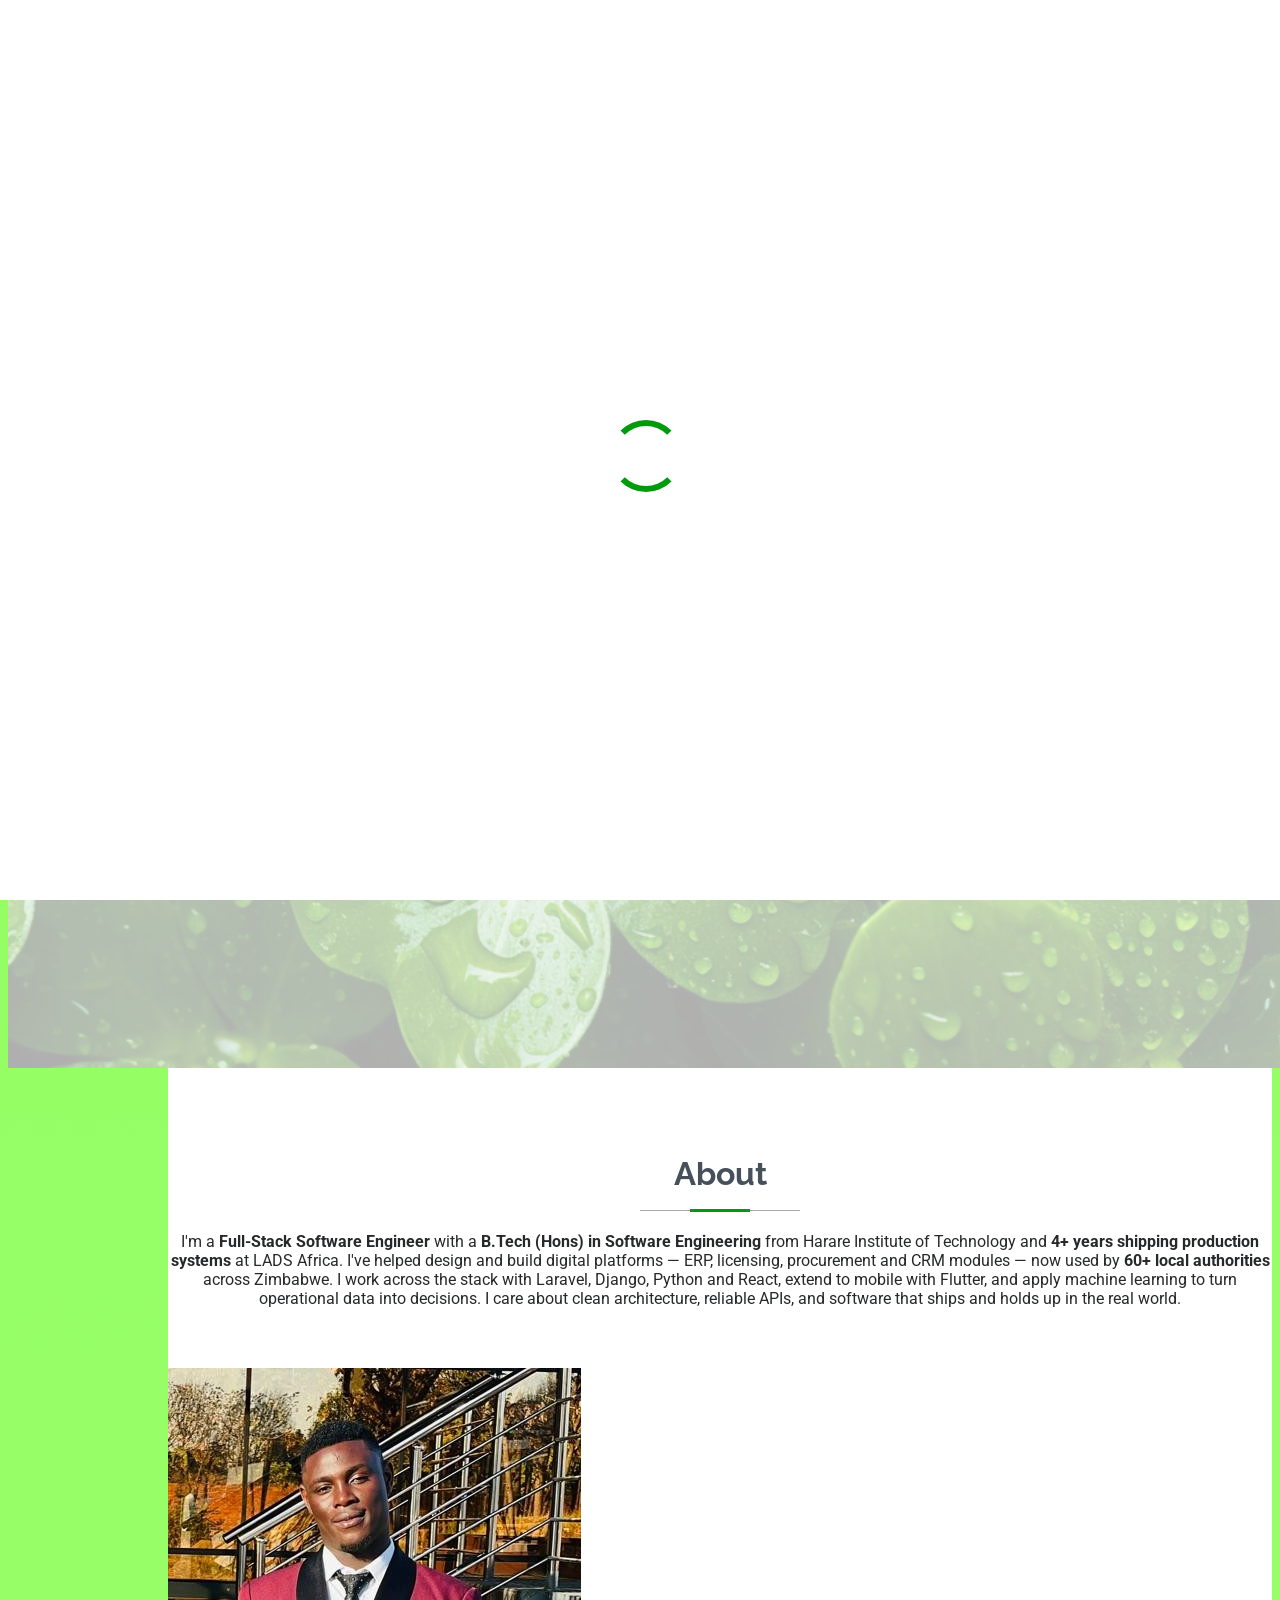
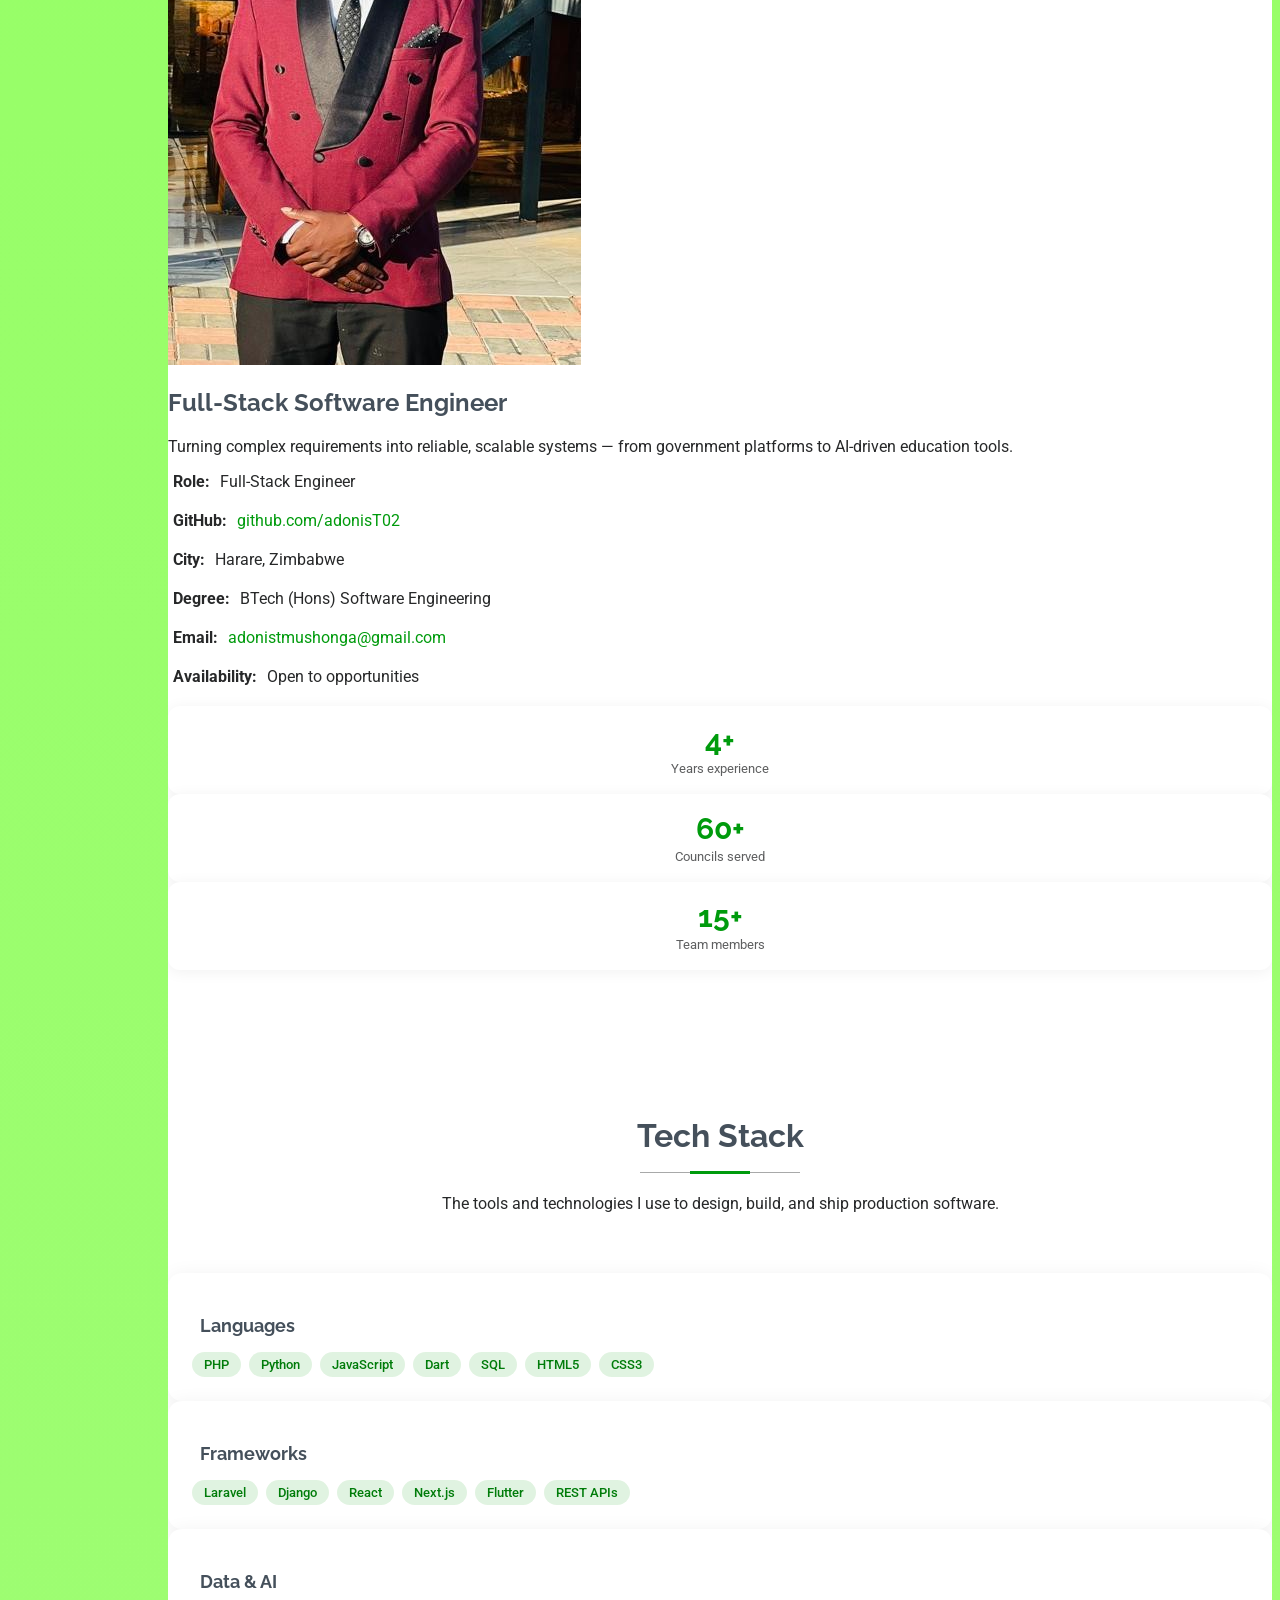
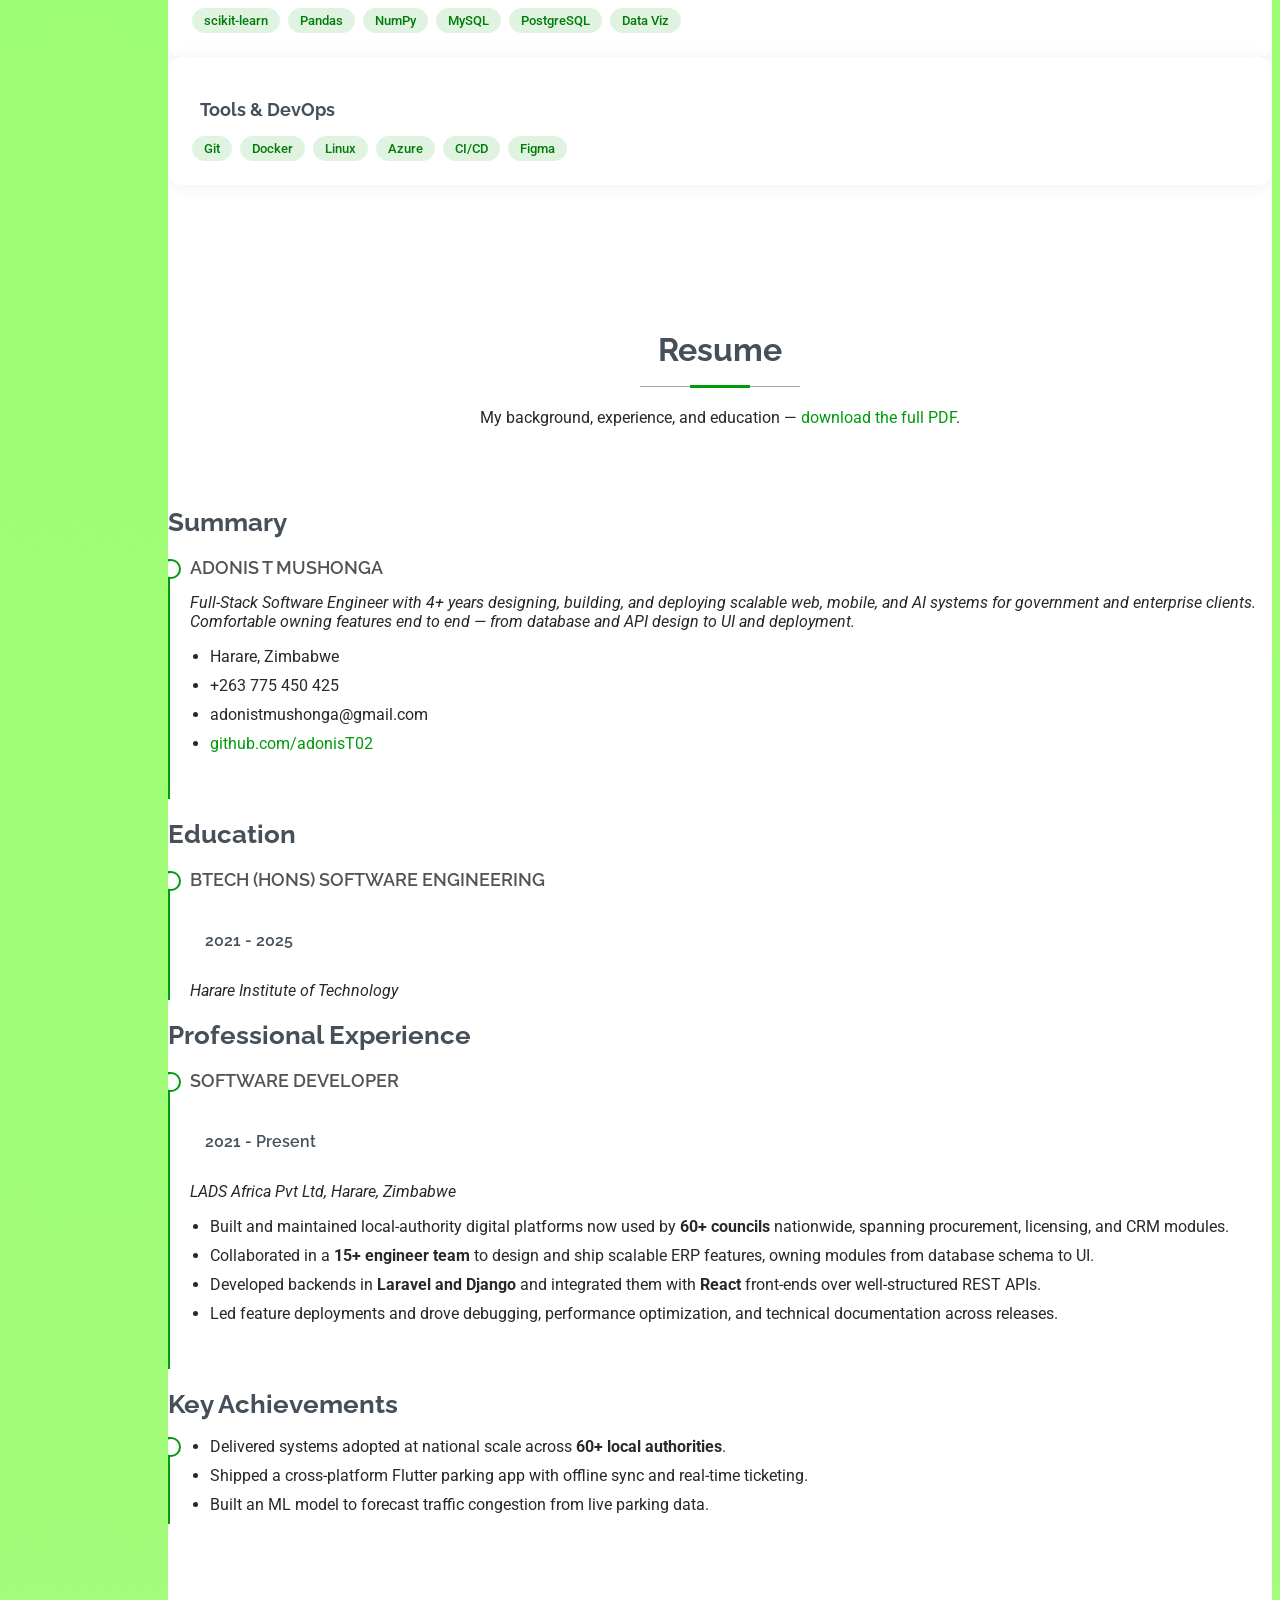
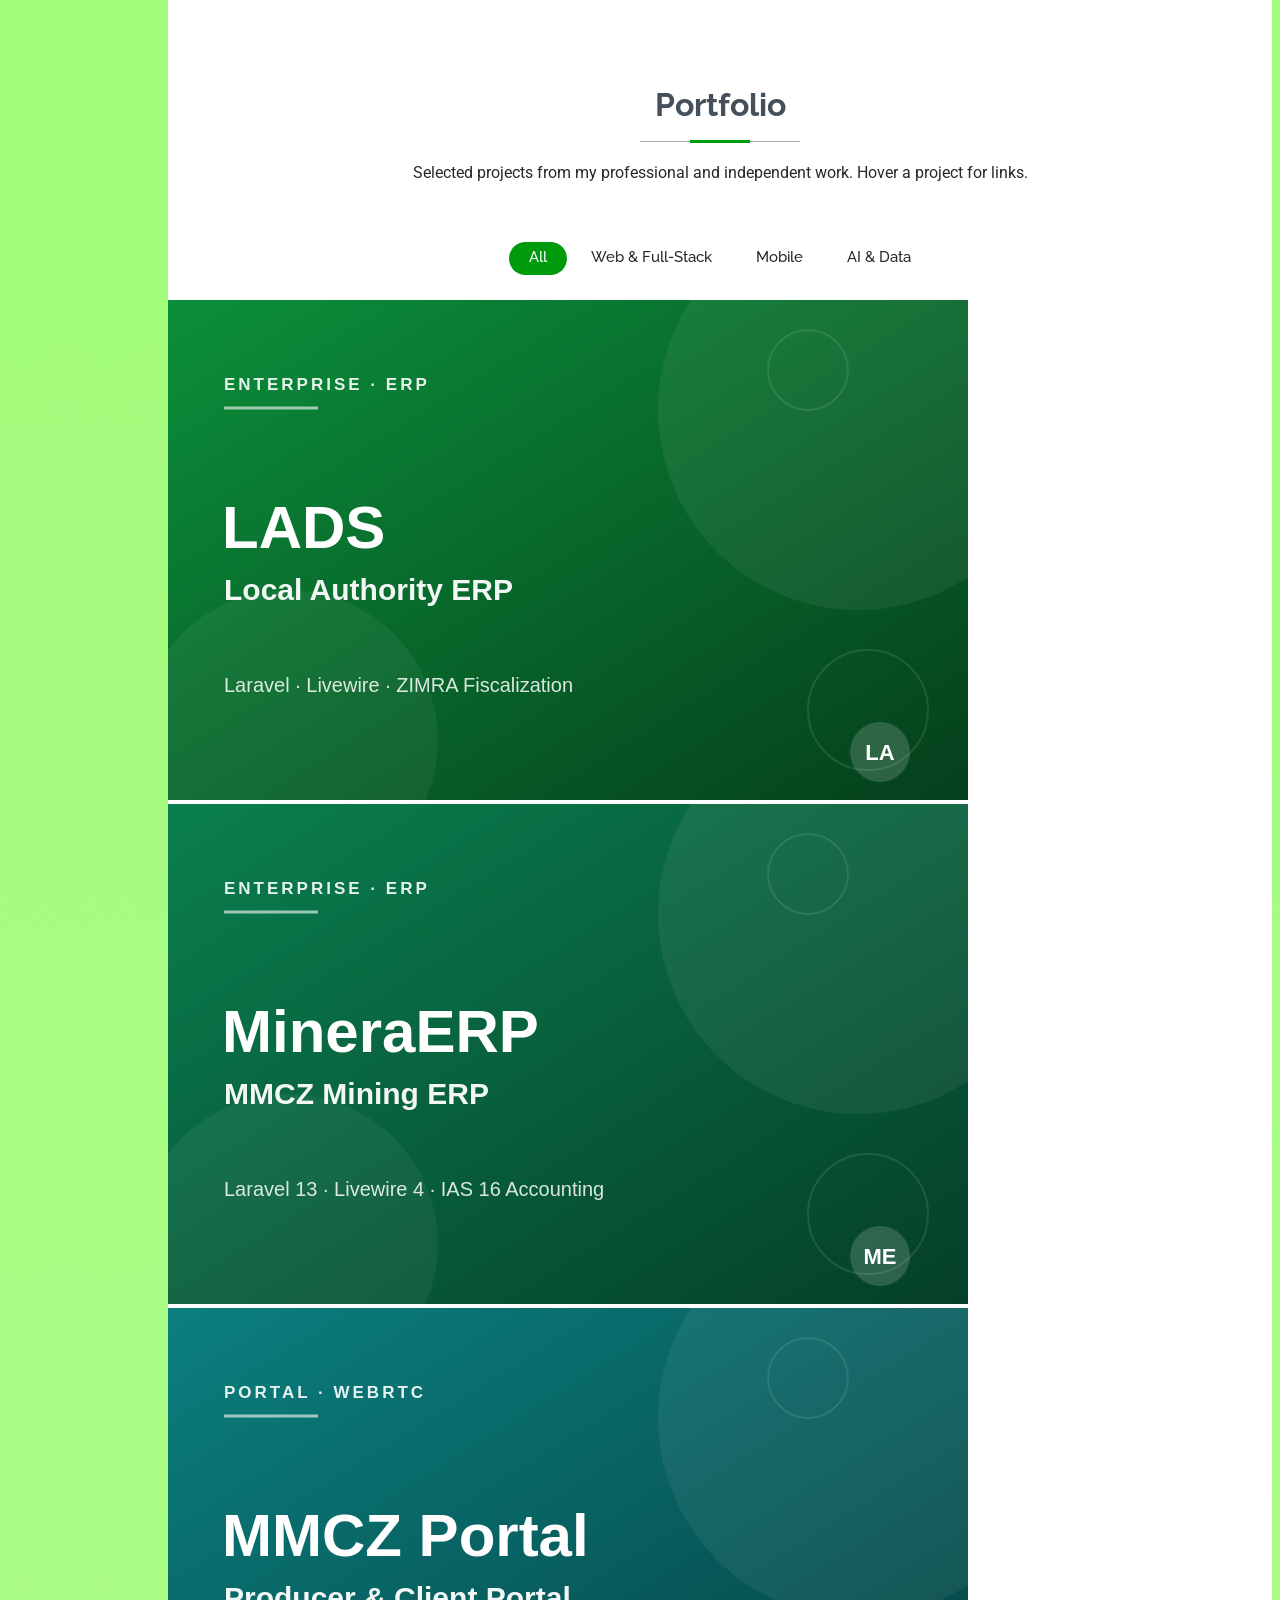
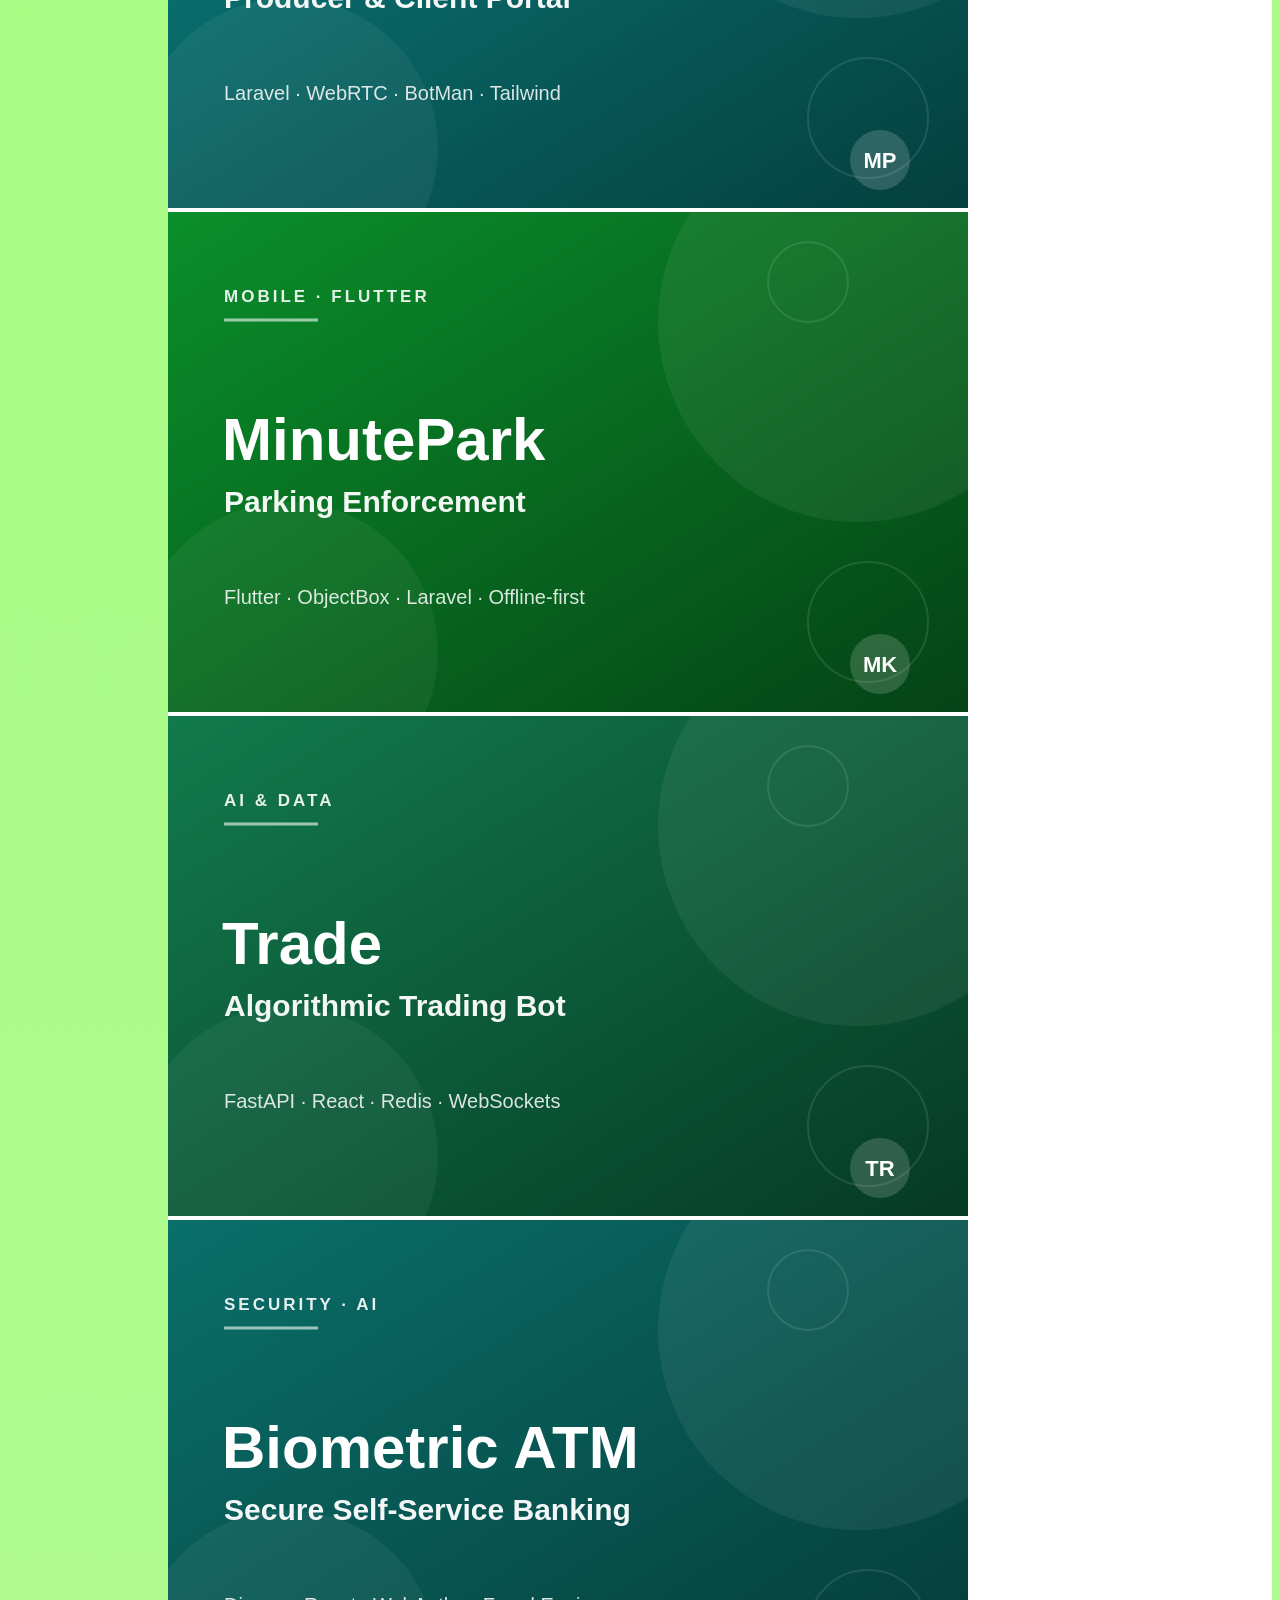
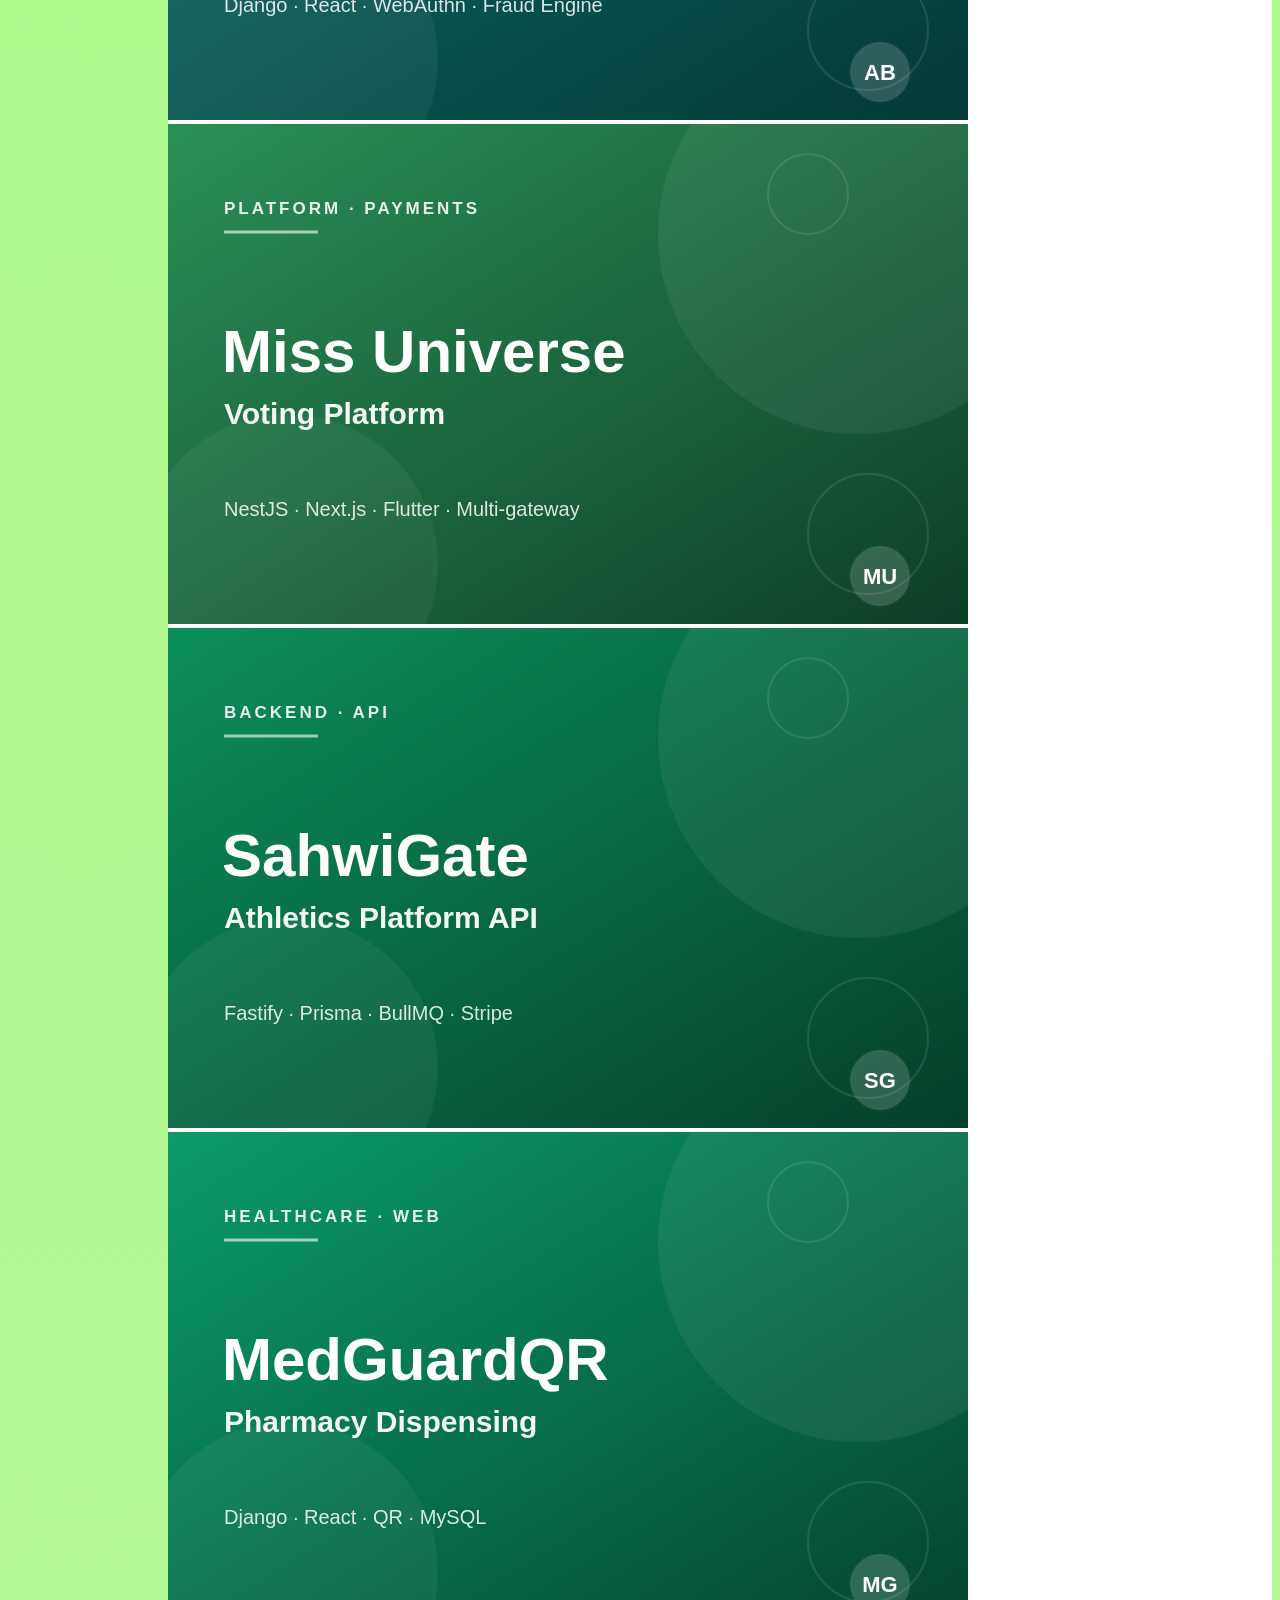
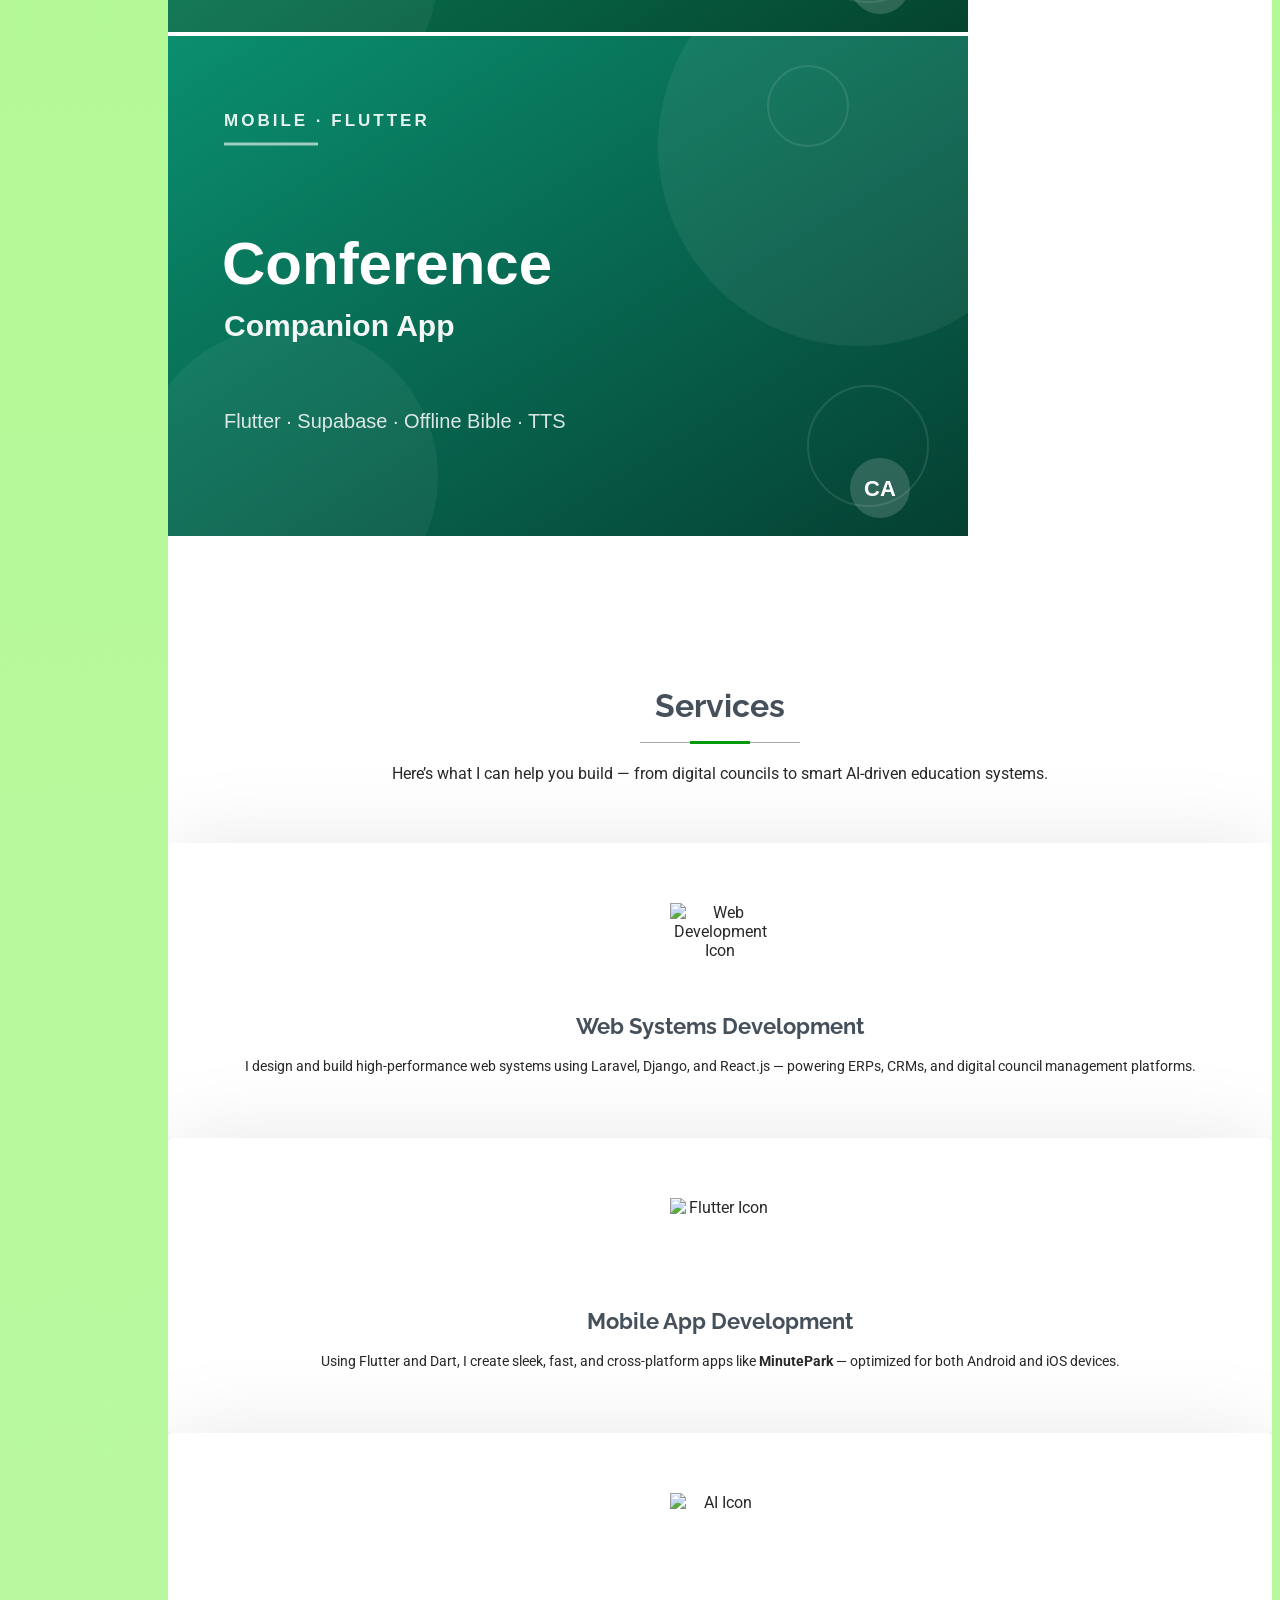
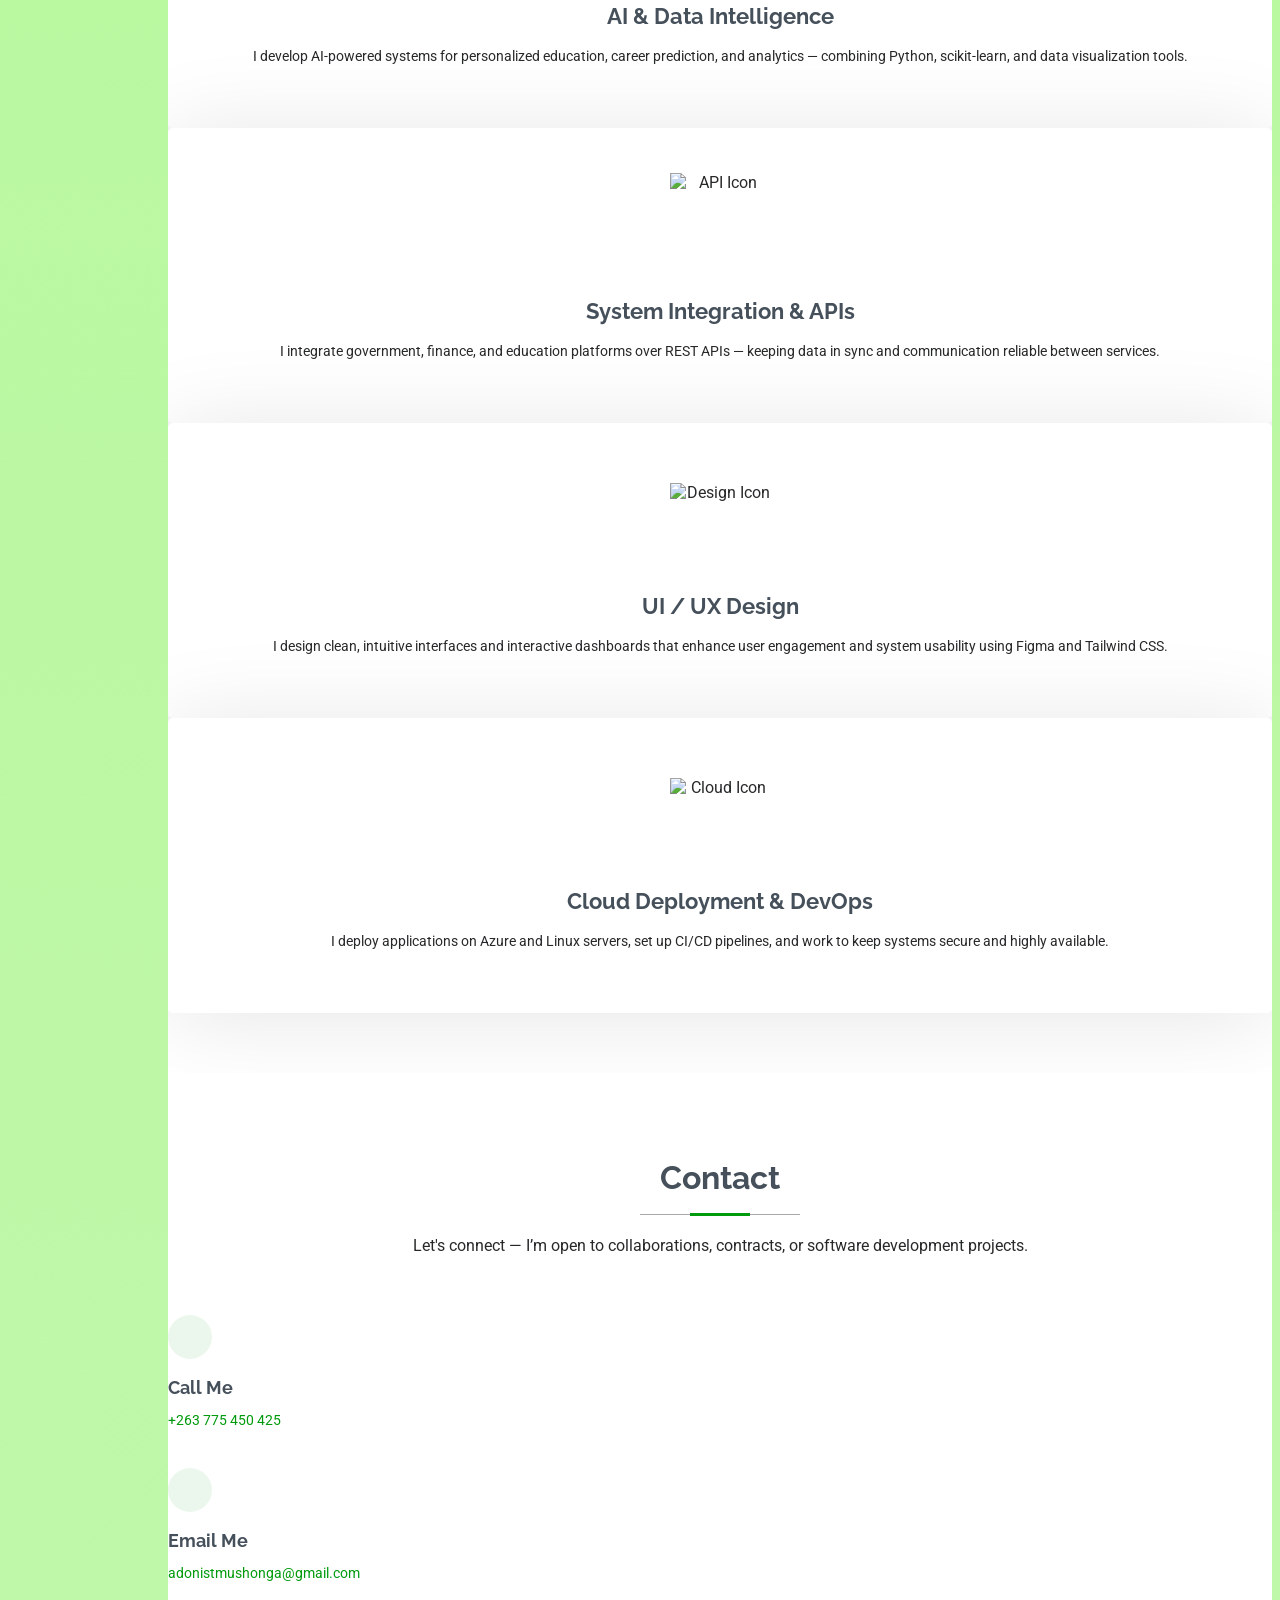
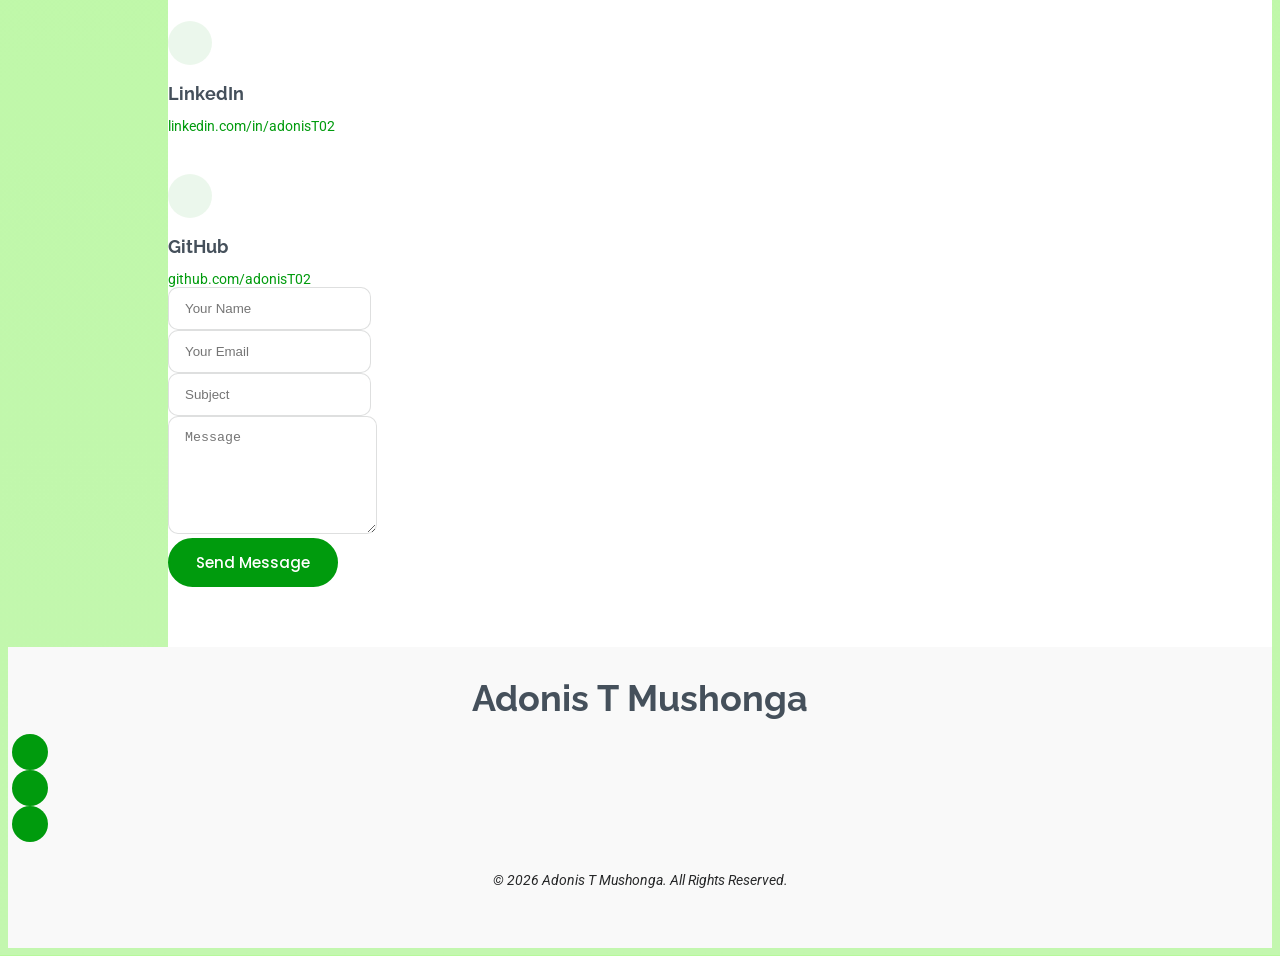
==== index.html @ b713e0fb "Rebuild portfolio around real projects with case studies - Feature 10 real projects (LADS ERP, Miner" ====
<!DOCTYPE html>
<html lang="en">

<head>
    <meta charset="utf-8">
    <meta content="width=device-width, initial-scale=1.0" name="viewport">
    <title>Adonis T Mushonga — Full-Stack Software Engineer</title>
    <meta content="Full-Stack Software Engineer with 4+ years building scalable web, mobile, and AI systems used by 60+ local authorities in Zimbabwe. Laravel, Django, React, Flutter, Python." name="description">
    <meta content="Adonis Mushonga, Full-Stack Engineer, Software Developer, Laravel, Django, React, Flutter, Python, LADS Africa, Harare Institute of Technology, Portfolio" name="keywords">
    <meta content="Adonis T Mushonga" name="author">

    <!-- Open Graph / social share -->
    <meta property="og:type" content="website">
    <meta property="og:title" content="Adonis T Mushonga — Full-Stack Software Engineer">
    <meta property="og:description" content="4+ years building scalable web, mobile, and AI systems used by 60+ local authorities. Laravel · Django · React · Flutter · Python.">
    <meta property="og:image" content="assets/img/profile-img.jpg">
    <meta property="og:url" content="https://adonisT02.github.io">
    <meta name="twitter:card" content="summary_large_image">

    <!-- Favicons -->
    <link href="assets/img/favicon.png" rel="icon">

    <!-- Fonts -->
    <link href="https://fonts.googleapis.com" rel="preconnect">
    <link href="https://fonts.gstatic.com" rel="preconnect" crossorigin>
    <link
            href="https://fonts.googleapis.com/css2?family=Roboto:wght@400;700&family=Poppins:wght@400;600&family=Raleway:wght@400;700&display=swap"
            rel="stylesheet">

    <!-- Vendor CSS Files -->
    <link href="assets/vendor/bootstrap/css/bootstrap.min.css" rel="stylesheet">
    <link href="assets/vendor/bootstrap-icons/bootstrap-icons.css" rel="stylesheet">
    <link href="assets/vendor/aos/aos.css" rel="stylesheet">
    <link href="assets/vendor/glightbox/css/glightbox.min.css" rel="stylesheet">
    <link href="assets/vendor/swiper/swiper-bundle.min.css" rel="stylesheet">

    <!-- Main CSS File -->
    <link href="assets/css/main.css" rel="stylesheet">
</head>

<body class="index-page">

<header id="header" class="header d-flex flex-column justify-content-center">
    <i class="header-toggle d-xl-none bi bi-list"></i>
    <nav id="navmenu" class="navmenu">
        <ul>
            <li><a href="#hero" class="active"><i class="bi bi-house navicon"></i><span>Home</span></a></li>
            <li><a href="#about"><i class="bi bi-person navicon"></i><span>About</span></a></li>
            <li><a href="#resume"><i class="bi bi-file-earmark-text navicon"></i><span>Resume</span></a></li>
            <li><a href="#portfolio"><i class="bi bi-images navicon"></i><span>Portfolio</span></a></li>
            <li><a href="#services"><i class="bi bi-hdd-stack navicon"></i><span>Services</span></a></li>
            <li><a href="#contact"><i class="bi bi-envelope navicon"></i><span>Contact</span></a></li>
        </ul>
    </nav>
</header>

<main class="main">

    <!-- Hero Section -->
    <section id="hero" class="hero section light-background">
        <img src="assets/img/hero-bg.jpg" alt="">
        <div class="container" data-aos="zoom-out">
            <div class="row justify-content-center">
                <div class="col-lg-9">
                    <h2>Adonis T Mushonga</h2>
                    <p>I'm a <span class="typed" data-typed-items="Full-Stack Engineer, Software Developer, Systems Builder, Problem Solver">Full-Stack Engineer</span></p>
                    <p class="hero-tagline">I build scalable web, mobile, and AI systems — including digital platforms used by <strong>60+ local authorities</strong> across Zimbabwe.</p>
                    <div class="hero-cta">
                        <a href="#portfolio" class="btn-primary-custom">View My Work</a>
                        <a href="assets/Adonis-Mushonga-Resume.pdf" class="btn-outline-custom" target="_blank" rel="noopener"><i class="bi bi-download"></i> Résumé</a>
                        <a href="#contact" class="btn-outline-custom">Get in Touch</a>
                    </div>
                    <div class="social-links">
                        <a href="https://github.com/adonisT02" target="_blank" rel="noopener" aria-label="GitHub"><i class="bi bi-github"></i></a>
                        <a href="https://www.linkedin.com/in/adonisT02" target="_blank" rel="noopener" aria-label="LinkedIn"><i class="bi bi-linkedin"></i></a>
                        <a href="mailto:adonistmushonga@gmail.com" aria-label="Email"><i class="bi bi-envelope"></i></a>
                    </div>
                </div>
            </div>
        </div>
    </section>
    <!-- /Hero Section -->

    <!-- About Section -->
    <section id="about" class="about section">
        <div class="container section-title" data-aos="fade-up">
            <h2>About</h2>
            <p>
                I'm a <strong>Full-Stack Software Engineer</strong> with a
                <strong>B.Tech (Hons) in Software Engineering</strong> from Harare Institute of Technology and
                <strong>4+ years shipping production systems</strong> at LADS Africa. I've helped design and build
                digital platforms — ERP, licensing, procurement and CRM modules — now used by
                <strong>60+ local authorities</strong> across Zimbabwe. I work across the stack with Laravel, Django,
                Python and React, extend to mobile with Flutter, and apply machine learning to turn operational data
                into decisions. I care about clean architecture, reliable APIs, and software that ships and holds up
                in the real world.
            </p>
        </div>

        <div class="container" data-aos="fade-up" data-aos-delay="100">
            <div class="row gy-4 justify-content-center">
                <div class="col-lg-4">
                    <img src="assets/img/profile-img.jpg" class="img-fluid" alt="Adonis Mushonga">
                </div>
                <div class="col-lg-8 content">
                    <h2>Full-Stack Software Engineer</h2>
                    <p class="fst-italic">Turning complex requirements into reliable, scalable systems — from government platforms to AI-driven education tools.</p>
                    <div class="row">
                        <div class="col-lg-6">
                            <ul>
                                <li><i class="bi bi-chevron-right"></i> <strong>Role:</strong> <span>Full-Stack Engineer</span></li>
                                <li><i class="bi bi-chevron-right"></i> <strong>GitHub:</strong> <a href="https://github.com/adonisT02" target="_blank" rel="noopener">github.com/adonisT02</a></li>
                                <li><i class="bi bi-chevron-right"></i> <strong>City:</strong> <span>Harare, Zimbabwe</span></li>
                            </ul>
                        </div>
                        <div class="col-lg-6">
                            <ul>
                                <li><i class="bi bi-chevron-right"></i> <strong>Degree:</strong> <span>BTech (Hons) Software Engineering</span></li>
                                <li><i class="bi bi-chevron-right"></i> <strong>Email:</strong> <a href="mailto:adonistmushonga@gmail.com">adonistmushonga@gmail.com</a></li>
                                <li><i class="bi bi-chevron-right"></i> <strong>Availability:</strong> <span>Open to opportunities</span></li>
                            </ul>
                        </div>
                    </div>

                    <div class="row about-stats mt-2">
                        <div class="col-4"><div class="stat-box"><span class="stat-num">4+</span><span class="stat-label">Years experience</span></div></div>
                        <div class="col-4"><div class="stat-box"><span class="stat-num">60+</span><span class="stat-label">Councils served</span></div></div>
                        <div class="col-4"><div class="stat-box"><span class="stat-num">15+</span><span class="stat-label">Team members</span></div></div>
                    </div>
                </div>
            </div>
        </div>
    </section>
    <!-- /About Section -->

    <!-- Skills Section -->
    <section id="skills" class="skills section">
        <div class="container section-title" data-aos="fade-up">
            <h2>Tech Stack</h2>
            <p>The tools and technologies I use to design, build, and ship production software.</p>
        </div>
        <div class="container" data-aos="fade-up" data-aos-delay="100">
            <div class="row gy-4 tech-stack">
                <div class="col-lg-3 col-md-6">
                    <div class="tech-group">
                        <h3><i class="bi bi-code-slash"></i> Languages</h3>
                        <ul class="tech-tags">
                            <li>PHP</li><li>Python</li><li>JavaScript</li><li>Dart</li><li>SQL</li><li>HTML5</li><li>CSS3</li>
                        </ul>
                    </div>
                </div>
                <div class="col-lg-3 col-md-6">
                    <div class="tech-group">
                        <h3><i class="bi bi-hdd-network"></i> Frameworks</h3>
                        <ul class="tech-tags">
                            <li>Laravel</li><li>Django</li><li>React</li><li>Next.js</li><li>Flutter</li><li>REST APIs</li>
                        </ul>
                    </div>
                </div>
                <div class="col-lg-3 col-md-6">
                    <div class="tech-group">
                        <h3><i class="bi bi-cpu"></i> Data &amp; AI</h3>
                        <ul class="tech-tags">
                            <li>scikit-learn</li><li>Pandas</li><li>NumPy</li><li>MySQL</li><li>PostgreSQL</li><li>Data Viz</li>
                        </ul>
                    </div>
                </div>
                <div class="col-lg-3 col-md-6">
                    <div class="tech-group">
                        <h3><i class="bi bi-tools"></i> Tools &amp; DevOps</h3>
                        <ul class="tech-tags">
                            <li>Git</li><li>Docker</li><li>Linux</li><li>Azure</li><li>CI/CD</li><li>Figma</li>
                        </ul>
                    </div>
                </div>
            </div>
        </div>
    </section>
    <!-- /Skills Section -->

    <!-- Resume Section -->
    <section id="resume" class="resume section">
        <div class="container section-title" data-aos="fade-up">
            <h2>Resume</h2>
            <p>My background, experience, and education — <a href="assets/Adonis-Mushonga-Resume.pdf" target="_blank" rel="noopener">download the full PDF</a>.</p>
        </div>

        <div class="container">
            <div class="row">
                <div class="col-lg-6" data-aos="fade-up" data-aos-delay="100">
                    <h3 class="resume-title">Summary</h3>
                    <div class="resume-item pb-0">
                        <h4>Adonis T Mushonga</h4>
                        <p><em>Full-Stack Software Engineer with 4+ years designing, building, and deploying scalable web, mobile, and AI systems for government and enterprise clients. Comfortable owning features end to end — from database and API design to UI and deployment.</em></p>
                        <ul>
                            <li>Harare, Zimbabwe</li>
                            <li>+263 775 450 425</li>
                            <li>adonistmushonga@gmail.com</li>
                            <li><a href="https://github.com/adonisT02" target="_blank" rel="noopener">github.com/adonisT02</a></li>
                        </ul>
                    </div>

                    <h3 class="resume-title">Education</h3>
                    <div class="resume-item">
                        <h4>BTech (Hons) Software Engineering</h4>
                        <h5>2021 - 2025</h5>
                        <p><em>Harare Institute of Technology</em></p>
                    </div>
<!--                    <div class="resume-item">-->
<!--                        <h4>Advanced Level Certificate</h4>-->
<!--                        <h5>2019 - 2020</h5>-->
<!--                        <p><em>Westview College</em></p>-->
<!--                        <p>Mathematics, Physics, Computer Science</p>-->
<!--                    </div>-->
<!--                    <div class="resume-item">-->
<!--                        <h4>Ordinary Level Certificate</h4>-->
<!--                        <h5>2015 - 2018</h5>-->
<!--                        <p><em>Moleli High School</em></p>-->
<!--                    </div>-->
                </div>

                <div class="col-lg-6" data-aos="fade-up" data-aos-delay="200">
                    <h3 class="resume-title">Professional Experience</h3>
                    <div class="resume-item">
                        <h4>Software Developer</h4>
                        <h5>2021 - Present</h5>
                        <p><em>LADS Africa Pvt Ltd, Harare, Zimbabwe</em></p>
                        <ul>
                            <li>Built and maintained local-authority digital platforms now used by <strong>60+ councils</strong> nationwide, spanning procurement, licensing, and CRM modules.</li>
                            <li>Collaborated in a <strong>15+ engineer team</strong> to design and ship scalable ERP features, owning modules from database schema to UI.</li>
                            <li>Developed backends in <strong>Laravel and Django</strong> and integrated them with <strong>React</strong> front-ends over well-structured REST APIs.</li>
                            <li>Led feature deployments and drove debugging, performance optimization, and technical documentation across releases.</li>
                        </ul>
                    </div>

                    <h3 class="resume-title">Key Achievements</h3>
                    <div class="resume-item">
                        <ul>
                            <li>Delivered systems adopted at national scale across <strong>60+ local authorities</strong>.</li>
                            <li>Shipped a cross-platform Flutter parking app with offline sync and real-time ticketing.</li>
                            <li>Built an ML model to forecast traffic congestion from live parking data.</li>
                        </ul>
                    </div>
                </div>
            </div>
        </div>
    </section>
    <!-- /Resume Section -->

    <!-- Portfolio Section -->
    <section id="portfolio" class="portfolio section">
        <div class="container section-title" data-aos="fade-up">
            <h2>Portfolio</h2>
            <p>Selected projects from my professional and independent work. Hover a project for links.</p>
        </div>

        <div class="container">
            <div class="isotope-layout" data-default-filter="*" data-layout="masonry" data-sort="original-order">
                <ul class="portfolio-filters isotope-filters" data-aos="fade-up" data-aos-delay="100">
                    <li data-filter="*" class="filter-active">All</li>
                    <li data-filter=".filter-web">Web &amp; Full-Stack</li>
                    <li data-filter=".filter-mobile">Mobile</li>
                    <li data-filter=".filter-ml">AI &amp; Data</li>
                </ul>

                <div class="row gy-4 isotope-container" data-aos="fade-up" data-aos-delay="200">

                    <!-- LADS ERP -->
                    <div class="col-lg-4 col-md-6 portfolio-item isotope-item filter-web">
                        <img src="assets/img/portfolio/lads.svg" class="img-fluid" alt="LADS Local Authority ERP">
                        <div class="portfolio-info">
                            <span class="portfolio-badge">Production · 60+ councils</span>
                            <h4>LADS Local Authority ERP</h4>
                            <p>Enterprise revenue &amp; ERP platform for municipalities — billing, licensing, land, and financials with ZIMRA fiscalization. 45+ modules, 2,900+ views.</p>
                            <span class="portfolio-tags">Laravel · Livewire · MySQL · Queues</span>
                            <a href="assets/img/portfolio/lads.svg" class="glightbox preview-link" data-gallery="portfolio" title="LADS Local Authority ERP"><i class="bi bi-zoom-in"></i></a>
                            <a href="portfolio-details.html?p=lads" class="details-link" title="Read case study"><i class="bi bi-file-earmark-text"></i></a>
                        </div>
                    </div>

                    <!-- MineraERP -->
                    <div class="col-lg-4 col-md-6 portfolio-item isotope-item filter-web">
                        <img src="assets/img/portfolio/mineraerp.svg" class="img-fluid" alt="MineraERP for MMCZ">
                        <div class="portfolio-info">
                            <span class="portfolio-badge">Production · MMCZ</span>
                            <h4>MineraERP — Mining ERP</h4>
                            <p>Modular ERP for the Minerals Marketing Corporation of Zimbabwe: mineral trading, treasury &amp; investments, and an IAS 16 asset-revaluation accounting engine.</p>
                            <span class="portfolio-tags">Laravel 13 · Livewire 4 · Tailwind · ZIMRA</span>
                            <a href="assets/img/portfolio/mineraerp.svg" class="glightbox preview-link" data-gallery="portfolio" title="MineraERP"><i class="bi bi-zoom-in"></i></a>
                            <a href="portfolio-details.html?p=mineraerp" class="details-link" title="Read case study"><i class="bi bi-file-earmark-text"></i></a>
                        </div>
                    </div>

                    <!-- MMCZ Portal -->
                    <div class="col-lg-4 col-md-6 portfolio-item isotope-item filter-web">
                        <img src="assets/img/portfolio/mmcz-portal.svg" class="img-fluid" alt="MMCZ Producer Portal">
                        <div class="portfolio-info">
                            <span class="portfolio-badge">Production · MMCZ</span>
                            <h4>MMCZ Producer Portal</h4>
                            <p>Customer-facing portal with in-app WebRTC video meetings &amp; calls, a BotMan chatbot with live-chat handoff, e-commerce, and role-based producer/client areas.</p>
                            <span class="portfolio-tags">Laravel · WebRTC · BotMan · Tailwind</span>
                            <a href="assets/img/portfolio/mmcz-portal.svg" class="glightbox preview-link" data-gallery="portfolio" title="MMCZ Producer Portal"><i class="bi bi-zoom-in"></i></a>
                            <a href="portfolio-details.html?p=mmcz-portal" class="details-link" title="Read case study"><i class="bi bi-file-earmark-text"></i></a>
                        </div>
                    </div>

                    <!-- MinutePark -->
                    <div class="col-lg-4 col-md-6 portfolio-item isotope-item filter-mobile">
                        <img src="assets/img/portfolio/minutepark.svg" class="img-fluid" alt="MinutePark parking enforcement app">
                        <div class="portfolio-info">
                            <span class="portfolio-badge">Production · v3.9</span>
                            <h4>MinutePark — Parking Enforcement</h4>
                            <p>Offline-first mobile system for council parking attendants: ticketing, Bluetooth thermal printing, QR scanning, and background two-way sync over a Laravel API.</p>
                            <span class="portfolio-tags">Flutter · ObjectBox · Laravel · Sanctum</span>
                            <a href="assets/img/portfolio/minutepark.svg" class="glightbox preview-link" data-gallery="portfolio" title="MinutePark"><i class="bi bi-zoom-in"></i></a>
                            <a href="portfolio-details.html?p=minutepark" class="details-link" title="Read case study"><i class="bi bi-file-earmark-text"></i></a>
                        </div>
                    </div>

                    <!-- Trade -->
                    <div class="col-lg-4 col-md-6 portfolio-item isotope-item filter-ml">
                        <img src="assets/img/portfolio/trade.svg" class="img-fluid" alt="Algorithmic trading bot">
                        <div class="portfolio-info">
                            <span class="portfolio-badge">Personal</span>
                            <h4>Trade — Algorithmic Trading Bot</h4>
                            <p>Event-driven trading platform with real Deriv &amp; Alpaca broker integrations, backtesting, risk management, and JWT-secured WebSocket streaming.</p>
                            <span class="portfolio-tags">FastAPI · React · Redis · MySQL · Docker</span>
                            <a href="assets/img/portfolio/trade.svg" class="glightbox preview-link" data-gallery="portfolio" title="Trade — Algorithmic Trading Bot"><i class="bi bi-zoom-in"></i></a>
                            <a href="portfolio-details.html?p=trade" class="details-link" title="Read case study"><i class="bi bi-file-earmark-text"></i></a>
                        </div>
                    </div>

                    <!-- Biometric ATM -->
                    <div class="col-lg-4 col-md-6 portfolio-item isotope-item filter-ml">
                        <img src="assets/img/portfolio/atm-biometric.svg" class="img-fluid" alt="Biometric ATM system">
                        <div class="portfolio-info">
                            <span class="portfolio-badge">Personal</span>
                            <h4>Biometric ATM System</h4>
                            <p>Self-service banking kiosk with WebAuthn fingerprint auth, AES-encrypted templates, a risk/fraud engine, account lockout, and multi-provider SMS OTP.</p>
                            <span class="portfolio-tags">Django · React · TypeScript · WebAuthn</span>
                            <a href="assets/img/portfolio/atm-biometric.svg" class="glightbox preview-link" data-gallery="portfolio" title="Biometric ATM System"><i class="bi bi-zoom-in"></i></a>
                            <a href="portfolio-details.html?p=atm-biometric" class="details-link" title="Read case study"><i class="bi bi-file-earmark-text"></i></a>
                        </div>
                    </div>

                    <!-- Miss Universe -->
                    <div class="col-lg-4 col-md-6 portfolio-item isotope-item filter-web">
                        <img src="assets/img/portfolio/miss-universe.svg" class="img-fluid" alt="Miss Universe voting platform">
                        <div class="portfolio-info">
                            <span class="portfolio-badge">Personal</span>
                            <h4>Miss Universe Zimbabwe</h4>
                            <p>Three-app voting platform (API + admin + mobile) with a wallet economy and multi-gateway payments — Stripe, Paynow, iVeri, and Apple/Google IAP.</p>
                            <span class="portfolio-tags">NestJS · Next.js · Flutter · Supabase</span>
                            <a href="assets/img/portfolio/miss-universe.svg" class="glightbox preview-link" data-gallery="portfolio" title="Miss Universe Zimbabwe"><i class="bi bi-zoom-in"></i></a>
                            <a href="portfolio-details.html?p=miss-universe" class="details-link" title="Read case study"><i class="bi bi-file-earmark-text"></i></a>
                        </div>
                    </div>

                    <!-- SahwiGate -->
                    <div class="col-lg-4 col-md-6 portfolio-item isotope-item filter-web">
                        <img src="assets/img/portfolio/sahwigate.svg" class="img-fluid" alt="SahwiGate Athletics API">
                        <div class="portfolio-info">
                            <span class="portfolio-badge">Personal</span>
                            <h4>SahwiGate — Athletics API</h4>
                            <p>Professionally-engineered athletics platform backend: BullMQ job queues, Stripe payments, Swagger docs, Zod validation, and a full unit + integration test suite.</p>
                            <span class="portfolio-tags">Fastify · Prisma · PostgreSQL · BullMQ</span>
                            <a href="assets/img/portfolio/sahwigate.svg" class="glightbox preview-link" data-gallery="portfolio" title="SahwiGate — Athletics API"><i class="bi bi-zoom-in"></i></a>
                            <a href="portfolio-details.html?p=sahwigate" class="details-link" title="Read case study"><i class="bi bi-file-earmark-text"></i></a>
                        </div>
                    </div>

                    <!-- MedGuardQR -->
                    <div class="col-lg-4 col-md-6 portfolio-item isotope-item filter-web">
                        <img src="assets/img/portfolio/medguardqr.svg" class="img-fluid" alt="MedGuardQR pharmacy system">
                        <div class="portfolio-info">
                            <span class="portfolio-badge">Personal</span>
                            <h4>MedGuardQR — Pharmacy System</h4>
                            <p>QR-driven medication dispensing &amp; inventory system with low-stock and expiry alerts, dispense-interval safety rules, and role-based pharmacist access.</p>
                            <span class="portfolio-tags">Django · DRF · React · QR</span>
                            <a href="assets/img/portfolio/medguardqr.svg" class="glightbox preview-link" data-gallery="portfolio" title="MedGuardQR — Pharmacy System"><i class="bi bi-zoom-in"></i></a>
                            <a href="portfolio-details.html?p=medguardqr" class="details-link" title="Read case study"><i class="bi bi-file-earmark-text"></i></a>
                        </div>
                    </div>

                    <!-- Conference App -->
                    <div class="col-lg-4 col-md-6 portfolio-item isotope-item filter-mobile">
                        <img src="assets/img/portfolio/conference-app.svg" class="img-fluid" alt="Conference companion app">
                        <div class="portfolio-info">
                            <span class="portfolio-badge">Personal</span>
                            <h4>Conference Companion App</h4>
                            <p>Flutter event app with programme reminders, leaderboards, and a fully offline Bible (KJV + Shona) featuring text-to-speech and full-text verse search.</p>
                            <span class="portfolio-tags">Flutter · Supabase · Notifications · TTS</span>
                            <a href="assets/img/portfolio/conference-app.svg" class="glightbox preview-link" data-gallery="portfolio" title="Conference Companion App"><i class="bi bi-zoom-in"></i></a>
                            <a href="portfolio-details.html?p=conference-app" class="details-link" title="Read case study"><i class="bi bi-file-earmark-text"></i></a>
                        </div>
                    </div>
                </div>
            </div>
        </div>
    </section>
    <!-- /Portfolio Section -->

    <section id="services" class="services section">
        <div class="container section-title" data-aos="fade-up">
            <h2>Services</h2>
            <p>Here’s what I can help you build — from digital councils to smart AI-driven education systems.</p>
        </div>

        <div class="container">
            <div class="row gy-4">

                <!-- Web Systems Development -->
                <div class="col-lg-4 col-md-6" data-aos="fade-up" data-aos-delay="100">
                    <div class="service-item item-cyan position-relative">
                        <div class="icon">
                            <img src="https://www.svgrepo.com/show/259645/web-search.svg" width="100" height="100" alt="Web Development Icon">
                        </div>
                        <h3>Web Systems Development</h3>
                        <p>I design and build high-performance web systems using Laravel, Django, and React.js — powering ERPs, CRMs, and digital council management platforms.</p>
                    </div>
                </div>

                <!-- Mobile App Development -->
                <div class="col-lg-4 col-md-6" data-aos="fade-up" data-aos-delay="200">
                    <div class="service-item item-orange position-relative">
                        <div class="icon">
                            <img src="https://www.svgrepo.com/show/353751/flutter.svg" width="100" height="100" alt="Flutter Icon">
                        </div>
                        <h3>Mobile App Development</h3>
                        <p>Using Flutter and Dart, I create sleek, fast, and cross-platform apps like <strong>MinutePark</strong> — optimized for both Android and iOS devices.</p>
                    </div>
                </div>

                <!-- AI & Machine Learning -->
                <div class="col-lg-4 col-md-6" data-aos="fade-up" data-aos-delay="300">
                    <div class="service-item item-teal position-relative">
                        <div class="icon">
                            <img src="https://www.svgrepo.com/show/375527/ai-platform.svg" width="100" height="100" alt="AI Icon">
                        </div>
                        <h3>AI & Data Intelligence</h3>
                        <p>I develop AI-powered systems for personalized education, career prediction, and analytics — combining Python, scikit-learn, and data visualization tools.</p>
                    </div>
                </div>

                <!-- System Integration -->
                <div class="col-lg-4 col-md-6" data-aos="fade-up" data-aos-delay="400">
                    <div class="service-item item-purple position-relative">
                        <div class="icon">
                            <img src="https://www.svgrepo.com/show/375342/cloud-api-gateway.svg" width="130" height="130" alt="API Icon">
                        </div>
                        <h3>System Integration & APIs</h3>
                        <p>I integrate government, finance, and education platforms over REST APIs — keeping data in sync and communication reliable between services.</p>
                    </div>
                </div>

                <!-- UI/UX Design -->
                <div class="col-lg-4 col-md-6" data-aos="fade-up" data-aos-delay="500">
                    <div class="service-item item-green position-relative">
                        <div class="icon">
                            <img src="https://www.svgrepo.com/show/378813/firefox-preview-nightly.svg" width="100" height="100" alt="Design Icon">
                        </div>
                        <h3>UI / UX Design</h3>
                        <p>I design clean, intuitive interfaces and interactive dashboards that enhance user engagement and system usability using Figma and Tailwind CSS.</p>
                    </div>
                </div>

                <!-- Cloud & Deployment -->
                <div class="col-lg-4 col-md-6" data-aos="fade-up" data-aos-delay="600">
                    <div class="service-item item-blue position-relative">
                        <div class="icon">
                            <img src="https://www.svgrepo.com/show/259531/cloud-computing-storage.svg" width="100" height="100" alt="Cloud Icon">
                        </div>
                        <h3>Cloud Deployment & DevOps</h3>
                        <p>I deploy applications on Azure and Linux servers, set up CI/CD pipelines, and work to keep systems secure and highly available.</p>
                    </div>
                </div>

            </div>
        </div>
    </section>

    <!-- Contact Section -->
    <section id="contact" class="contact section">
        <div class="container section-title" data-aos="fade-up">
            <h2>Contact</h2>
            <p>Let's connect — I’m open to collaborations, contracts, or software development projects.</p>
        </div>

        <div class="container" data-aos="fade" data-aos-delay="100">
            <div class="row gy-4">
                <div class="col-lg-5">
                    <div class="info-item d-flex" data-aos="fade-up" data-aos-delay="200">
                        <i class="bi bi-telephone flex-shrink-0"></i>
                        <div><h3>Call Me</h3><p><a href="tel:+263775450425">+263 775 450 425</a></p></div>
                    </div>
                    <div class="info-item d-flex" data-aos="fade-up" data-aos-delay="300">
                        <i class="bi bi-envelope flex-shrink-0"></i>
                        <div><h3>Email Me</h3><p><a href="mailto:adonistmushonga@gmail.com">adonistmushonga@gmail.com</a></p></div>
                    </div>
                    <div class="info-item d-flex" data-aos="fade-up" data-aos-delay="400">
                        <i class="bi bi-linkedin flex-shrink-0"></i>
                        <div><h3>LinkedIn</h3><p><a href="https://linkedin.com/in/adonisT02" target="_blank" rel="noopener">linkedin.com/in/adonisT02</a></p></div>
                    </div>
                    <div class="info-item d-flex" data-aos="fade-up" data-aos-delay="500">
                        <i class="bi bi-github flex-shrink-0"></i>
                        <div><h3>GitHub</h3><p><a href="https://github.com/adonisT02" target="_blank" rel="noopener">github.com/adonisT02</a></p></div>
                    </div>
                </div>

                <div class="col-lg-7">
                    <!-- FormSubmit works on static hosting (GitHub Pages). The FIRST submission triggers a one-time confirmation email to activate the form. -->
                    <form action="https://formsubmit.co/adonistmushonga@gmail.com" method="POST" class="contact-form" data-aos="fade-up" data-aos-delay="200">
                        <input type="hidden" name="_subject" value="New message from portfolio site">
                        <input type="hidden" name="_captcha" value="false">
                        <input type="hidden" name="_template" value="table">
                        <input type="text" name="_honey" style="display:none">
                        <div class="row gy-3">
                            <div class="col-md-6">
                                <input type="text" name="name" class="form-control" placeholder="Your Name" required>
                            </div>
                            <div class="col-md-6">
                                <input type="email" name="email" class="form-control" placeholder="Your Email" required>
                            </div>
                            <div class="col-12">
                                <input type="text" name="subject" class="form-control" placeholder="Subject" required>
                            </div>
                            <div class="col-12">
                                <textarea name="message" class="form-control" rows="6" placeholder="Message" required></textarea>
                            </div>
                            <div class="col-12 text-center">
                                <button type="submit" class="btn-primary-custom">Send Message</button>
                            </div>
                        </div>
                    </form>
                </div>
            </div>
        </div>
    </section>
    <!-- /Contact Section -->
</main>

<footer id="footer" class="footer position-relative light-background">
    <div class="container">
        <h3 class="sitename">Adonis T Mushonga</h3>
        <div class="social-links d-flex justify-content-center">
            <a href="https://github.com/adonisT02" target="_blank" rel="noopener" aria-label="GitHub"><i class="bi bi-github"></i></a>
            <a href="https://linkedin.com/in/adonisT02" target="_blank" rel="noopener" aria-label="LinkedIn"><i class="bi bi-linkedin"></i></a>
            <a href="mailto:adonistmushonga@gmail.com" aria-label="Email"><i class="bi bi-envelope"></i></a>
        </div>
        <p class="mt-3">&copy; 2026 Adonis T Mushonga. All Rights Reserved.</p>
    </div>
</footer>

<!-- Scroll Top -->
<a href="#" id="scroll-top" class="scroll-top d-flex align-items-center justify-content-center" aria-label="Scroll to top">
    <i class="bi bi-arrow-up-short"></i></a>

<!-- Preloader -->
<div id="preloader"></div>

<!-- Vendor JS Files -->
<script src="assets/vendor/bootstrap/js/bootstrap.bundle.min.js"></script>
<script src="assets/vendor/php-email-form/validate.js"></script>
<script src="assets/vendor/aos/aos.js"></script>
<script src="assets/vendor/typed.js/typed.umd.js"></script>
<script src="assets/vendor/purecounter/purecounter_vanilla.js"></script>
<script src="assets/vendor/waypoints/noframework.waypoints.js"></script>
<script src="assets/vendor/glightbox/js/glightbox.min.js"></script>
<script src="assets/vendor/imagesloaded/imagesloaded.pkgd.min.js"></script>
<script src="assets/vendor/isotope-layout/isotope.pkgd.min.js"></script>
<script src="assets/vendor/swiper/swiper-bundle.min.js"></script>

<!-- Main JS File -->
<script src="assets/js/main.js"></script>
</body>
</html>
---- assets/css/main.css ----
/*--------------------------------------------------------------
# Font & Color Variables

--------------------------------------------------------------*/
/* Fonts */
:root {
  --default-font: "Roboto",  system-ui, -apple-system, "Segoe UI", Roboto, "Helvetica Neue", Arial, "Noto Sans", "Liberation Sans", sans-serif, "Apple Color Emoji", "Segoe UI Emoji", "Segoe UI Symbol", "Noto Color Emoji";
  --heading-font: "Raleway",  sans-serif;
  --nav-font: "Poppins",  sans-serif;
}

/* Global Colors - The following color variables are used throughout the website. Updating them here will change the color scheme of the entire website */
:root { 
  --background-color: #ffffff; /* Background color for the entire website, including individual sections */
  --default-color: #272829; /* Default color used for the majority of the text content across the entire website */
  --heading-color: #45505b; /* Color for headings, subheadings and title throughout the website */
  --accent-color: #009b0d; /* Accent color that represents your brand on the website. It's used for buttons, links, and other elements that need to stand out */
  --surface-color: #ffffff; /* The surface color is used as a background of boxed elements within sections, such as cards, icon boxes, or other elements that require a visual separation from the global background. */
  --contrast-color: #ffffff; /* Contrast color for text, ensuring readability against backgrounds of accent, heading, or default colors. */
}

/* Nav Menu Colors - The following color variables are used specifically for the navigation menu. They are separate from the global colors to allow for more customization options */
:root {
  --nav-color: #45505b;  /* The default color of the main navmenu links */
  --nav-hover-color: #009b0d; /* Applied to main navmenu links when they are hovered over or active */
  --nav-mobile-background-color: #ffffff; /* Used as the background color for mobile navigation menu */
  --nav-dropdown-background-color: #ffffff; /* Used as the background color for dropdown items that appear when hovering over primary navigation items */
  --nav-dropdown-color: #212529; /* Used for navigation links of the dropdown items in the navigation menu. */
  --nav-dropdown-hover-color: #009b0d; /* Similar to --nav-hover-color, this color is applied to dropdown navigation links when they are hovered over. */
}

/* Color Presets - These classes override global colors when applied to any section or element, providing reuse of the sam color scheme. */

.light-background {
  --background-color: #f9f9f9;
  --surface-color: #ffffff;
}

.dark-background {
  --background-color: #060606;
  --default-color: #ffffff;
  --heading-color: #ffffff;
  --surface-color: #252525;
  --contrast-color: #ffffff;
}

/* Smooth scroll */
:root {
  scroll-behavior: smooth;
}

/*--------------------------------------------------------------
# General Styling & Shared Classes
--------------------------------------------------------------*/
body {
  color: var(--default-color);
  background: linear-gradient(to bottom, #92ff5f, #c3f7af);

  font-family: var(--default-font);
}

a {
  color: var(--accent-color);
  text-decoration: none;
  transition: 0.3s;
}

a:hover {
  color: color-mix(in srgb, var(--accent-color), transparent 25%);
  text-decoration: none;
}

h1,
h2,
h3,
h4,
h5,
h6 {
  color: var(--heading-color);
  font-family: var(--heading-font);
}

/* PHP Email Form Messages
------------------------------*/
.php-email-form .error-message {
  display: none;
  background: #df1529;
  color: #ffffff;
  text-align: left;
  padding: 15px;
  margin-bottom: 24px;
  font-weight: 600;
}

.php-email-form .sent-message {
  display: none;
  color: #ffffff;
  background: #059652;
  text-align: center;
  padding: 15px;
  margin-bottom: 24px;
  font-weight: 600;
}

.php-email-form .loading {
  display: none;
  background: var(--surface-color);
  text-align: center;
  padding: 15px;
  margin-bottom: 24px;
}

.php-email-form .loading:before {
  content: "";
  display: inline-block;
  border-radius: 50%;
  width: 24px;
  height: 24px;
  margin: 0 10px -6px 0;
  border: 3px solid var(--accent-color);
  border-top-color: var(--surface-color);
  animation: php-email-form-loading 1s linear infinite;
}

@keyframes php-email-form-loading {
  0% {
    transform: rotate(0deg);
  }

  100% {
    transform: rotate(360deg);
  }
}

/*--------------------------------------------------------------
# Global Header
--------------------------------------------------------------*/
.header {
  color: var(--default-color);
  position: fixed;
  top: 0;
  left: 0;
  bottom: 0;
  padding: 0 15px;
  transition: all ease-in-out 0.3s;
  overflow-y: auto;
  z-index: 997;
  min-width: 200px;
}

@media (max-width: 1199px) {
  .header {
    background-color: var(--background-color);
    border-right: 1px solid color-mix(in srgb, var(--default-color), transparent 90%);
    width: 300px;
    left: -100%;
  }
}

@media (min-width: 1200px) and (max-width: 1600px) {
  .header~main {
    margin-left: 160px;
  }

  .header~main .hero {
    margin-left: -160px;
    width: 100vw;
  }
}

.header.header-show {
  left: 0;
}

.header .header-toggle {
  color: var(--contrast-color);
  background-color: var(--accent-color);
  font-size: 22px;
  display: flex;
  align-items: center;
  justify-content: center;
  width: 40px;
  height: 40px;
  border-radius: 50%;
  cursor: pointer;
  position: fixed;
  top: 15px;
  right: 15px;
  z-index: 9999;
  transition: background-color 0.3s;
}

.header .header-toggle:hover {
  color: var(--contrast-color);
  background-color: color-mix(in srgb, var(--accent-color) 90%, white 15%);
}

/*--------------------------------------------------------------
# Navigation Menu
--------------------------------------------------------------*/
.navmenu {
  padding: 0;
  z-index: 9997;
}

.navmenu ul {
  list-style: none;
  padding: 0 0 20px 0;
  margin: 0;
  width: 140px;
}

.navmenu a,
.navmenu a:focus {
  color: var(--nav-color);
  font-family: var(--nav-font);
  display: flex;
  align-items: center;
  padding: 10px 18px;
  margin-bottom: 8px;
  font-size: 15px;
  border-radius: 50px;
  background: color-mix(in srgb, var(--default-color), transparent 92%);
  height: 56px;
  width: 100%;
  overflow: hidden;
  transition: 0.3s;
}

.navmenu a i,
.navmenu a:focus i {
  font-size: 20px;
}

.navmenu a span,
.navmenu a:focus span {
  padding: 0 5px 0 7px;
}

@media (min-width: 992px) {

  .navmenu a,
  .navmenu a:focus {
    max-width: 56px;
  }

  .navmenu a span,
  .navmenu a:focus span {
    display: none;
  }
}

.navmenu a:hover,
.navmenu .active,
.navmenu .active:focus,
.navmenu li:hover>a {
  color: var(--contrast-color);
  background: var(--nav-hover-color);
}

.navmenu a:hover,
.navmenu li:hover>a {
  max-width: 100%;
  color: var(--contrast-color);
}

.navmenu a:hover span,
.navmenu li:hover>a span {
  display: block;
}

/*--------------------------------------------------------------
# Global Footer
--------------------------------------------------------------*/
.footer {
  color: var(--default-color);
  background-color: var(--background-color);
  font-size: 14px;
  text-align: center;
  padding: 30px 0;
  position: relative;
}

.footer h3 {
  font-size: 36px;
  font-weight: 700;
  position: relative;
  padding: 0;
  margin: 0 0 15px 0;
}

.footer p {
  font-size: 15;
  font-style: italic;
  padding: 0;
  margin: 0 0 30px 0;
}

.footer .social-links {
  margin: 0 0 30px 0;
}

.footer .social-links a {
  font-size: 16px;
  display: flex;
  align-items: center;
  justify-content: center;
  background: var(--accent-color);
  color: var(--contrast-color);
  line-height: 1;
  margin: 0 4px;
  border-radius: 50%;
  text-align: center;
  width: 36px;
  height: 36px;
  transition: 0.3s;
}

.footer .social-links a:hover {
  background: color-mix(in srgb, var(--accent-color), transparent 20%);
  text-decoration: none;
}

.footer .copyright {
  padding-top: 25px;
  border-top: 1px solid color-mix(in srgb, var(--default-color), transparent 90%);
}

.footer .credits {
  font-size: 13px;
  padding-top: 5px;
}

/*--------------------------------------------------------------
# Preloader
--------------------------------------------------------------*/
#preloader {
  position: fixed;
  inset: 0;
  z-index: 999999;
  overflow: hidden;
  background: var(--background-color);
  transition: all 0.6s ease-out;
}

#preloader:before {
  content: "";
  position: fixed;
  top: calc(50% - 30px);
  left: calc(50% - 30px);
  border: 6px solid #ffffff;
  border-color: var(--accent-color) transparent var(--accent-color) transparent;
  border-radius: 50%;
  width: 60px;
  height: 60px;
  animation: animate-preloader 1.5s linear infinite;
}

@keyframes animate-preloader {
  0% {
    transform: rotate(0deg);
  }

  100% {
    transform: rotate(360deg);
  }
}

/*--------------------------------------------------------------
# Scroll Top Button
--------------------------------------------------------------*/
.scroll-top {
  position: fixed;
  visibility: hidden;
  opacity: 0;
  right: 15px;
  bottom: -15px;
  z-index: 99999;
  background-color: var(--accent-color);
  width: 44px;
  height: 44px;
  border-radius: 50px;
  transition: all 0.4s;
}

.scroll-top i {
  font-size: 24px;
  color: var(--contrast-color);
  line-height: 0;
}

.scroll-top:hover {
  background-color: color-mix(in srgb, var(--accent-color), transparent 20%);
  color: var(--contrast-color);
}

.scroll-top.active {
  visibility: visible;
  opacity: 1;
  bottom: 15px;
}

/*--------------------------------------------------------------
# Disable aos animation delay on mobile devices
--------------------------------------------------------------*/
@media screen and (max-width: 768px) {
  [data-aos-delay] {
    transition-delay: 0 !important;
  }
}

/*--------------------------------------------------------------
# Global Page Titles & Breadcrumbs
--------------------------------------------------------------*/
.page-title {
  --background-color: color-mix(in srgb, var(--default-color), transparent 96%);
  color: var(--default-color);
  background-color: var(--background-color);
  padding: 20px 0;
  position: relative;
}

.page-title h1 {
  font-size: 28px;
  font-weight: 700;
  margin: 0;
}

.page-title .breadcrumbs ol {
  display: flex;
  flex-wrap: wrap;
  list-style: none;
  padding: 0 0 10px 0;
  margin: 0;
  font-size: 14px;
  font-weight: 400;
}

.page-title .breadcrumbs ol li+li {
  padding-left: 10px;
}

.page-title .breadcrumbs ol li+li::before {
  content: "/";
  display: inline-block;
  padding-right: 10px;
  color: color-mix(in srgb, var(--default-color), transparent 70%);
}

/*--------------------------------------------------------------
# Global Sections
--------------------------------------------------------------*/
section,
.section {
  color: var(--default-color);
  background-color: var(--background-color);
  padding: 60px 0;
  overflow: clip;
}

/*--------------------------------------------------------------
# Global Section Titles
--------------------------------------------------------------*/
.section-title {
  text-align: center;
  padding-bottom: 60px;
  position: relative;
}

.section-title h2 {
  font-size: 32px;
  font-weight: 700;
  margin-bottom: 20px;
  padding-bottom: 20px;
  position: relative;
}

.section-title h2:before {
  content: "";
  position: absolute;
  display: block;
  width: 160px;
  height: 1px;
  background: color-mix(in srgb, var(--default-color), transparent 60%);
  left: 0;
  right: 0;
  bottom: 1px;
  margin: auto;
}

.section-title h2::after {
  content: "";
  position: absolute;
  display: block;
  width: 60px;
  height: 3px;
  background: var(--accent-color);
  left: 0;
  right: 0;
  bottom: 0;
  margin: auto;
}

.section-title p {
  margin-bottom: 0;
}

/*--------------------------------------------------------------
# Hero Section
--------------------------------------------------------------*/
.hero {
  width: 100%;
  min-height: 100vh;
  position: relative;
  padding: 80px 0;
  display: flex;
  align-items: center;
  justify-content: center;
}

.hero img {
  position: absolute;
  inset: 0;
  display: block;
  width: 100%;
  height: 100%;
  object-fit: cover;
  z-index: 1;
}

.hero:before {
  content: "";
  background: color-mix(in srgb, var(--background-color), transparent 30%);
  position: absolute;
  inset: 0;
  z-index: 2;
}

.hero .container {
  position: relative;
  z-index: 3;
}

.hero h2 {
  margin: 0;
  font-size: 64px;
  font-weight: 700;
}

.hero p {
  margin: 5px 0 0 0;
  font-size: 26px;
}

.hero p span {
  letter-spacing: 1px;
  border-bottom: 2px solid var(--accent-color);
}

.hero .social-links {
  margin-top: 25px;
}

.hero .social-links a {
  font-size: 20px;
  display: inline-block;
  color: color-mix(in srgb, var(--default-color), transparent 30%);
  line-height: 1;
  margin-right: 20px;
  transition: 0.3s;
}

.hero .social-links a:hover {
  color: var(--accent-color);
}

@media (max-width: 768px) {
  .hero h2 {
    font-size: 32px;
  }

  .hero p {
    font-size: 20px;
  }
}

/*--------------------------------------------------------------
# About Section
--------------------------------------------------------------*/
.about .content h2 {
  font-weight: 700;
  font-size: 24px;
}

.about .content ul {
  list-style: none;
  padding: 0;
}

.about .content ul li {
  margin-bottom: 20px;
  display: flex;
  align-items: center;
}

.about .content ul strong {
  margin-right: 10px;
}

.about .content ul i {
  font-size: 16px;
  margin-right: 5px;
  color: linear-gradient(to bottom, #92ff5f, #c3f7af)s;

  line-height: 0;
}

/*--------------------------------------------------------------
# Stats Section
--------------------------------------------------------------*/
.stats i {
  background-color: var(--accent-color);
  color: var(--contrast-color);
  width: 54px;
  height: 54px;
  font-size: 24px;
  border-radius: 50px;
  display: inline-flex;
  align-items: center;
  justify-content: center;
  position: relative;
  z-index: 1;
}

.stats .stats-item {
  margin-top: 10px;
  width: 100%;
  position: relative;
  text-align: center;
  z-index: 0;
}

.stats .stats-item span {
  font-size: 36px;
  display: block;
  font-weight: 700;
  color: color-mix(in srgb, var(--default-color), transparent 20%);
}

.stats .stats-item p {
  padding: 0;
  margin: 0;
  color: color-mix(in srgb, var(--default-color), transparent 50%);
  font-size: 16px;
}

/*--------------------------------------------------------------
# Skills Section
--------------------------------------------------------------*/
.skills .progress {
  height: 60px;
  display: block;
  background: none;
  border-radius: 0;
}

.skills .progress .skill {
  color: var(--heading-color);
  padding: 0;
  margin: 0 0 6px 0;
  text-transform: uppercase;
  display: block;
  font-weight: 600;
  font-family: var(--heading-font);
}

.skills .progress .skill .val {
  float: right;
  font-style: normal;
}

.skills .progress-bar-wrap {
  background: color-mix(in srgb, var(--default-color), transparent 90%);
  height: 10px;
}

.skills .progress-bar {
  width: 1px;
  height: 10px;
  transition: 0.9s;
  background-color: var(--accent-color);
}

/*--------------------------------------------------------------
# Resume Section
--------------------------------------------------------------*/
.resume .resume-title {
  color: var(--heading-color);
  font-size: 26px;
  font-weight: 700;
  margin-top: 20px;
  margin-bottom: 20px;
}

.resume .resume-item {
  padding: 0 0 20px 20px;
  margin-top: -2px;
  border-left: 2px solid var(--accent-color);
  position: relative;
}

.resume .resume-item h4 {
  line-height: 18px;
  font-size: 18px;
  font-weight: 600;
  text-transform: uppercase;
  color: color-mix(in srgb, var(--default-color), transparent 20%);
  margin-bottom: 10px;
}

.resume .resume-item h5 {
  font-size: 16px;
  padding: 5px 15px;
  display: inline-block;
  font-weight: 600;
  margin-bottom: 10px;
}

.resume .resume-item ul {
  padding-left: 20px;
}

.resume .resume-item ul li {
  padding-bottom: 10px;
}

.resume .resume-item:last-child {
  padding-bottom: 0;
}

.resume .resume-item::before {
  content: "";
  position: absolute;
  width: 16px;
  height: 16px;
  border-radius: 50px;
  left: -9px;
  top: 0;
  background: var(--background-color);
  border: 2px solid var(--accent-color);
}

/*--------------------------------------------------------------
# Portfolio Section
--------------------------------------------------------------*/
.portfolio .portfolio-filters {
  padding: 0;
  margin: 0 auto 20px auto;
  list-style: none;
  text-align: center;
}

.portfolio .portfolio-filters li {
  cursor: pointer;
  display: inline-block;
  padding: 8px 20px 10px 20px;
  margin: 0;
  font-size: 15px;
  font-weight: 500;
  line-height: 1;
  margin-bottom: 5px;
  border-radius: 50px;
  transition: all 0.3s ease-in-out;
  font-family: var(--heading-font);
}

.portfolio .portfolio-filters li:hover,
.portfolio .portfolio-filters li.filter-active {
  color: var(--contrast-color);
  background-color: var(--accent-color);
}

.portfolio .portfolio-filters li:first-child {
  margin-left: 0;
}

.portfolio .portfolio-filters li:last-child {
  margin-right: 0;
}

@media (max-width: 575px) {
  .portfolio .portfolio-filters li {
    font-size: 14px;
    margin: 0 0 10px 0;
  }
}

.portfolio .portfolio-item {
  position: relative;
  overflow: hidden;
}

.portfolio .portfolio-item .portfolio-info {
  opacity: 0;
  position: absolute;
  left: 12px;
  right: 12px;
  bottom: -100%;
  z-index: 3;
  transition: all ease-in-out 0.5s;
  background: color-mix(in srgb, var(--background-color), transparent 10%);
  padding: 15px;
}

.portfolio .portfolio-item .portfolio-info h4 {
  font-size: 18px;
  font-weight: 600;
  padding-right: 50px;
}

.portfolio .portfolio-item .portfolio-info p {
  color: color-mix(in srgb, var(--default-color), transparent 30%);
  font-size: 14px;
  margin-bottom: 0;
  padding-right: 50px;
}

.portfolio .portfolio-item .portfolio-info .preview-link,
.portfolio .portfolio-item .portfolio-info .details-link {
  position: absolute;
  right: 50px;
  font-size: 24px;
  top: calc(50% - 14px);
  color: color-mix(in srgb, var(--default-color), transparent 30%);
  transition: 0.3s;
  line-height: 0;
}

.portfolio .portfolio-item .portfolio-info .preview-link:hover,
.portfolio .portfolio-item .portfolio-info .details-link:hover {
  color: var(--accent-color);
}

.portfolio .portfolio-item .portfolio-info .details-link {
  right: 14px;
  font-size: 28px;
}

.portfolio .portfolio-item:hover .portfolio-info {
  opacity: 1;
  bottom: 0;
}

/*--------------------------------------------------------------
# Services Section
--------------------------------------------------------------*/
.services .service-item {
  background-color: var(--surface-color);
  box-shadow: 0px 5px 90px 0px rgba(0, 0, 0, 0.1);
  height: 100%;
  padding: 60px 30px;
  text-align: center;
  transition: 0.3s;
  border-radius: 5px;
}

.services .service-item .icon {
  margin: 0 auto;
  width: 100px;
  height: 100px;
  display: flex;
  align-items: center;
  justify-content: center;
  transition: ease-in-out 0.3s;
  position: relative;
}

.services .service-item .icon i {
  font-size: 36px;
  transition: 0.5s;
  position: relative;
}

.services .service-item .icon svg {
  position: absolute;
  top: 0;
  left: 0;
}

.services .service-item .icon svg path {
  transition: 0.5s;
  fill: color-mix(in srgb, var(--default-color), transparent 95%);
}

.services .service-item h3 {
  font-weight: 700;
  margin: 10px 0 15px 0;
  font-size: 22px;
}

.services .service-item p {
  line-height: 24px;
  font-size: 14px;
  margin-bottom: 0;
}

.services .service-item:hover {
  box-shadow: 0px 5px 35px 0px rgba(0, 0, 0, 0.1);
}

.services .service-item.item-cyan i {
  color: #0dcaf0;
}

.services .service-item.item-cyan:hover .icon i {
  color: #fff;
}

.services .service-item.item-cyan:hover .icon path {
  fill: #0dcaf0;
}

.services .service-item.item-orange i {
  color: #fd7e14;
}

.services .service-item.item-orange:hover .icon i {
  color: #fff;
}

.services .service-item.item-orange:hover .icon path {
  fill: #fd7e14;
}

.services .service-item.item-teal i {
  color: #20c997;
}

.services .service-item.item-teal:hover .icon i {
  color: #fff;
}

.services .service-item.item-teal:hover .icon path {
  fill: #20c997;
}

.services .service-item.item-red i {
  color: #df1529;
}

.services .service-item.item-red:hover .icon i {
  color: #fff;
}

.services .service-item.item-red:hover .icon path {
  fill: #df1529;
}

.services .service-item.item-indigo i {
  color: #6610f2;
}

.services .service-item.item-indigo:hover .icon i {
  color: #fff;
}

.services .service-item.item-indigo:hover .icon path {
  fill: #6610f2;
}

.services .service-item.item-pink i {
  color: #f3268c;
}

.services .service-item.item-pink:hover .icon i {
  color: #fff;
}

.services .service-item.item-pink:hover .icon path {
  fill: #f3268c;
}

/*--------------------------------------------------------------
# Testimonials Section
--------------------------------------------------------------*/
.testimonials .testimonials-carousel,
.testimonials .testimonials-slider {
  overflow: hidden;
}

.testimonials .testimonial-item .testimonial-content {
  border-left: 3px solid var(--accent-color);
  padding-left: 30px;
}

.testimonials .testimonial-item .testimonial-img {
  border-radius: 50%;
  border: 4px solid var(--background-color);
  margin: 0 auto;
}

.testimonials .testimonial-item h3 {
  font-size: 20px;
  font-weight: bold;
  margin: 10px 0 5px 0;
}

.testimonials .testimonial-item h4 {
  font-size: 14px;
  color: color-mix(in srgb, var(--default-color), transparent 40%);
  margin: 0 0 10px 0;
}

.testimonials .testimonial-item .stars i {
  color: #ffc107;
  margin: 0 1px;
}

.testimonials .testimonial-item .quote-icon-left,
.testimonials .testimonial-item .quote-icon-right {
  color: color-mix(in srgb, var(--accent-color), transparent 50%);
  font-size: 26px;
  line-height: 0;
}

.testimonials .testimonial-item .quote-icon-left {
  display: inline-block;
  left: -5px;
  position: relative;
}

.testimonials .testimonial-item .quote-icon-right {
  display: inline-block;
  right: -5px;
  position: relative;
  top: 10px;
  transform: scale(-1, -1);
}

.testimonials .testimonial-item p {
  font-style: italic;
}

.testimonials .swiper-wrapper {
  height: auto;
}

.testimonials .swiper-pagination {
  margin-top: 30px;
  position: relative;
}

.testimonials .swiper-pagination .swiper-pagination-bullet {
  width: 12px;
  height: 12px;
  background-color: color-mix(in srgb, var(--default-color), transparent 85%);
  opacity: 1;
}

.testimonials .swiper-pagination .swiper-pagination-bullet-active {
  background-color: var(--accent-color);
}

/*--------------------------------------------------------------
# Contact Section
--------------------------------------------------------------*/
.contact .info-item+.info-item {
  margin-top: 40px;
}

.contact .info-item i {
  color: var(--accent-color);
  background: color-mix(in srgb, var(--accent-color), transparent 92%);
  font-size: 20px;
  width: 44px;
  height: 44px;
  display: flex;
  justify-content: center;
  align-items: center;
  border-radius: 50px;
  transition: all 0.3s ease-in-out;
  margin-right: 15px;
}

.contact .info-item h3 {
  padding: 0;
  font-size: 18px;
  font-weight: 700;
  margin-bottom: 5px;
}

.contact .info-item p {
  padding: 0;
  margin-bottom: 0;
  font-size: 14px;
}

.contact .info-item:hover i {
  background: var(--accent-color);
  color: var(--contrast-color);
}

.contact .php-email-form {
  height: 100%;
}

.contact .php-email-form input[type=text],
.contact .php-email-form input[type=email],
.contact .php-email-form textarea {
  font-size: 14px;
  padding: 10px 15px;
  box-shadow: none;
  border-radius: 0;
  color: var(--default-color);
  background-color: color-mix(in srgb, var(--background-color), transparent 50%);
  border-color: color-mix(in srgb, var(--default-color), transparent 80%);
}

.contact .php-email-form input[type=text]:focus,
.contact .php-email-form input[type=email]:focus,
.contact .php-email-form textarea:focus {
  border-color: var(--accent-color);
}

.contact .php-email-form input[type=text]::placeholder,
.contact .php-email-form input[type=email]::placeholder,
.contact .php-email-form textarea::placeholder {
  color: color-mix(in srgb, var(--default-color), transparent 70%);
}

.contact .php-email-form button[type=submit] {
  color: var(--contrast-color);
  background: var(--accent-color);
  border: 0;
  padding: 10px 30px;
  transition: 0.4s;
  border-radius: 50px;
}

.contact .php-email-form button[type=submit]:hover {
  background: color-mix(in srgb, var(--accent-color), transparent 25%);
}

/*--------------------------------------------------------------
# Portfolio Details Section
--------------------------------------------------------------*/
.portfolio-details .portfolio-details-slider img {
  width: 100%;
}

.portfolio-details .swiper-wrapper {
  height: auto;
}

.portfolio-details .swiper-button-prev,
.portfolio-details .swiper-button-next {
  width: 48px;
  height: 48px;
}

.portfolio-details .swiper-button-prev:after,
.portfolio-details .swiper-button-next:after {
  color: rgba(255, 255, 255, 0.8);
  background-color: rgba(0, 0, 0, 0.15);
  font-size: 24px;
  border-radius: 50%;
  width: 48px;
  height: 48px;
  display: flex;
  align-items: center;
  justify-content: center;
  transition: 0.3s;
}

.portfolio-details .swiper-button-prev:hover:after,
.portfolio-details .swiper-button-next:hover:after {
  background-color: rgba(0, 0, 0, 0.3);
}

@media (max-width: 575px) {

  .portfolio-details .swiper-button-prev,
  .portfolio-details .swiper-button-next {
    display: none;
  }
}

.portfolio-details .swiper-pagination {
  margin-top: 20px;
  position: relative;
}

.portfolio-details .swiper-pagination .swiper-pagination-bullet {
  width: 10px;
  height: 10px;
  background-color: color-mix(in srgb, var(--default-color), transparent 85%);
  opacity: 1;
}

.portfolio-details .swiper-pagination .swiper-pagination-bullet-active {
  background-color: var(--accent-color);
}

.portfolio-details .portfolio-info h3 {
  font-size: 22px;
  font-weight: 700;
  margin-bottom: 20px;
  padding-bottom: 20px;
  position: relative;
}

.portfolio-details .portfolio-info h3:after {
  content: "";
  position: absolute;
  display: block;
  width: 50px;
  height: 3px;
  background: var(--accent-color);
  left: 0;
  bottom: 0;
}

.portfolio-details .portfolio-info ul {
  list-style: none;
  padding: 0;
  font-size: 15px;
}

.portfolio-details .portfolio-info ul li {
  display: flex;
  flex-direction: column;
  padding-bottom: 15px;
}

.portfolio-details .portfolio-info ul strong {
  text-transform: uppercase;
  font-weight: 400;
  color: color-mix(in srgb, var(--default-color), transparent 50%);
  font-size: 14px;
}

.portfolio-details .portfolio-info .btn-visit {
  padding: 8px 40px;
  background: var(--accent-color);
  color: var(--contrast-color);
  border-radius: 50px;
  transition: 0.3s;
}

.portfolio-details .portfolio-info .btn-visit:hover {
  background: color-mix(in srgb, var(--accent-color), transparent 20%);
}

.portfolio-details .portfolio-description h2 {
  font-size: 26px;
  font-weight: 700;
  margin-bottom: 20px;
}

.portfolio-details .portfolio-description p {
  padding: 0;
}

.portfolio-details .portfolio-description .testimonial-item {
  padding: 30px 30px 0 30px;
  position: relative;
  background: color-mix(in srgb, var(--default-color), transparent 97%);
  margin-bottom: 50px;
}

.portfolio-details .portfolio-description .testimonial-item .testimonial-img {
  width: 90px;
  border-radius: 50px;
  border: 6px solid var(--background-color);
  float: left;
  margin: 0 10px 0 0;
}

.portfolio-details .portfolio-description .testimonial-item h3 {
  font-size: 18px;
  font-weight: bold;
  margin: 15px 0 5px 0;
  padding-top: 20px;
}

.portfolio-details .portfolio-description .testimonial-item h4 {
  font-size: 14px;
  color: #6c757d;
  margin: 0;
}

.portfolio-details .portfolio-description .testimonial-item .quote-icon-left,
.portfolio-details .portfolio-description .testimonial-item .quote-icon-right {
  color: color-mix(in srgb, var(--accent-color), transparent 50%);
  font-size: 26px;
  line-height: 0;
}

.portfolio-details .portfolio-description .testimonial-item .quote-icon-left {
  display: inline-block;
  left: -5px;
  position: relative;
}

.portfolio-details .portfolio-description .testimonial-item .quote-icon-right {
  display: inline-block;
  right: -5px;
  position: relative;
  top: 10px;
  transform: scale(-1, -1);
}

.portfolio-details .portfolio-description .testimonial-item p {
  font-style: italic;
  margin: 0 0 15px 0 0 0;
  padding: 0;
}

/*--------------------------------------------------------------
# Service Details Section
--------------------------------------------------------------*/
.service-details .service-box {
  padding: 20px;
  box-shadow: 0px 2px 20px rgba(0, 0, 0, 0.1);
}

.service-details .service-box+.service-box {
  margin-top: 30px;
}

.service-details .service-box h4 {
  font-size: 20px;
  font-weight: 700;
  border-bottom: 2px solid color-mix(in srgb, var(--default-color), transparent 92%);
  padding-bottom: 15px;
  margin-bottom: 15px;
}

.service-details .services-list a {
  color: color-mix(in srgb, var(--default-color), transparent 20%);
  background-color: color-mix(in srgb, var(--default-color), transparent 96%);
  display: flex;
  align-items: center;
  padding: 12px 15px;
  margin-top: 15px;
  transition: 0.3s;
}

.service-details .services-list a:first-child {
  margin-top: 0;
}

.service-details .services-list a i {
  font-size: 16px;
  margin-right: 8px;
  color: var(--accent-color);
}

.service-details .services-list a.active {
  color: var(--contrast-color);
  background-color: var(--accent-color);
}

.service-details .services-list a.active i {
  color: var(--contrast-color);
}

.service-details .services-list a:hover {
  background-color: color-mix(in srgb, var(--accent-color), transparent 95%);
  color: var(--accent-color);
}

.service-details .download-catalog a {
  color: var(--default-color);
  display: flex;
  align-items: center;
  padding: 10px 0;
  transition: 0.3s;
  border-top: 1px solid color-mix(in srgb, var(--default-color), transparent 90%);
}

.service-details .download-catalog a:first-child {
  border-top: 0;
  padding-top: 0;
}

.service-details .download-catalog a:last-child {
  padding-bottom: 0;
}

.service-details .download-catalog a i {
  font-size: 24px;
  margin-right: 8px;
  color: var(--accent-color);
}

.service-details .download-catalog a:hover {
  color: var(--accent-color);
}

.service-details .help-box {
  background-color: var(--accent-color);
  color: var(--contrast-color);
  margin-top: 30px;
  padding: 30px 15px;
}

.service-details .help-box .help-icon {
  font-size: 48px;
}

.service-details .help-box h4,
.service-details .help-box a {
  color: var(--contrast-color);
}

.service-details .services-img {
  margin-bottom: 20px;
}

.service-details h3 {
  font-size: 26px;
  font-weight: 700;
}

.service-details p {
  font-size: 15px;
}

.service-details ul {
  list-style: none;
  padding: 0;
  font-size: 15px;
}

.service-details ul li {
  padding: 5px 0;
  display: flex;
  align-items: center;
}

.service-details ul i {
  font-size: 20px;
  margin-right: 8px;
  color: var(--accent-color);
}

/*--------------------------------------------------------------
# Starter Section Section
--------------------------------------------------------------*/
/*--------------------------------------------------------------
# Custom Enhancements (buttons, stats, tech stack, contact form)
--------------------------------------------------------------*/
/* Hero tagline + CTA buttons */
.hero .hero-tagline {
  font-size: 18px;
  max-width: 640px;
  margin: 18px auto 0;
  color: color-mix(in srgb, var(--default-color), transparent 15%);
}

.hero .hero-cta {
  margin-top: 28px;
  display: flex;
  gap: 14px;
  justify-content: center;
  flex-wrap: wrap;
}

.btn-primary-custom,
.btn-outline-custom {
  display: inline-flex;
  align-items: center;
  gap: 8px;
  padding: 11px 26px;
  border-radius: 50px;
  font-family: var(--nav-font);
  font-size: 15px;
  font-weight: 500;
  transition: 0.3s;
  cursor: pointer;
  border: 2px solid var(--accent-color);
}

.btn-primary-custom {
  background: var(--accent-color);
  color: var(--contrast-color);
}

.btn-primary-custom:hover {
  background: color-mix(in srgb, var(--accent-color), #000 12%);
  border-color: color-mix(in srgb, var(--accent-color), #000 12%);
  color: var(--contrast-color);
  transform: translateY(-2px);
}

.btn-outline-custom {
  background: transparent;
  color: var(--accent-color);
}

.btn-outline-custom:hover {
  background: var(--accent-color);
  color: var(--contrast-color);
  transform: translateY(-2px);
}

/* About stats */
.about .about-stats .stat-box {
  text-align: center;
  padding: 18px 10px;
  background: var(--surface-color);
  border-radius: 12px;
  box-shadow: 0 2px 15px rgba(0, 0, 0, 0.06);
  height: 100%;
}

.about .about-stats .stat-num {
  display: block;
  font-family: var(--heading-font);
  font-size: 30px;
  font-weight: 700;
  color: var(--accent-color);
  line-height: 1.1;
}

.about .about-stats .stat-label {
  display: block;
  font-size: 13px;
  margin-top: 4px;
  color: color-mix(in srgb, var(--default-color), transparent 25%);
}

/* Tech stack */
.tech-stack .tech-group {
  background: var(--surface-color);
  border-radius: 14px;
  padding: 24px;
  height: 100%;
  box-shadow: 0 2px 20px rgba(0, 0, 0, 0.06);
  transition: 0.3s;
}

.tech-stack .tech-group:hover {
  transform: translateY(-5px);
  box-shadow: 0 8px 28px rgba(0, 0, 0, 0.1);
}

.tech-stack .tech-group h3 {
  font-size: 18px;
  font-weight: 700;
  margin-bottom: 16px;
  display: flex;
  align-items: center;
  gap: 8px;
}

.tech-stack .tech-group h3 i {
  color: var(--accent-color);
}

.tech-stack .tech-tags {
  list-style: none;
  padding: 0;
  margin: 0;
  display: flex;
  flex-wrap: wrap;
  gap: 8px;
}

.tech-stack .tech-tags li {
  background: color-mix(in srgb, var(--accent-color), transparent 88%);
  color: color-mix(in srgb, var(--accent-color), #000 20%);
  font-size: 13px;
  font-weight: 500;
  padding: 5px 12px;
  border-radius: 50px;
}

/* Portfolio tags + link buttons */
.portfolio .portfolio-item .portfolio-info .portfolio-tags {
  display: block;
  font-size: 12px;
  color: color-mix(in srgb, var(--default-color), transparent 30%);
  margin-top: 6px;
  padding: 0 20px;
}

.portfolio .portfolio-item .portfolio-info .portfolio-badge {
  display: inline-block;
  align-self: flex-start;
  margin: 0 20px 4px;
  padding: 3px 10px;
  border-radius: 50px;
  font-size: 11px;
  font-weight: 600;
  letter-spacing: 0.3px;
  background: var(--accent-color);
  color: var(--contrast-color);
}

/* Case-study detail page */
.portfolio-details .cs-hero {
  border-radius: 16px;
  overflow: hidden;
  margin-bottom: 30px;
  box-shadow: 0 6px 30px rgba(0, 0, 0, 0.12);
}

.portfolio-details .cs-hero img {
  width: 100%;
  display: block;
}

.portfolio-details .cs-section {
  margin-bottom: 28px;
}

.portfolio-details .cs-section h3 {
  font-size: 22px;
  font-weight: 700;
  margin-bottom: 14px;
  padding-bottom: 8px;
  border-bottom: 2px solid color-mix(in srgb, var(--accent-color), transparent 80%);
}

.portfolio-details .cs-highlights {
  list-style: none;
  padding: 0;
  margin: 0;
}

.portfolio-details .cs-highlights li {
  position: relative;
  padding-left: 30px;
  margin-bottom: 12px;
  line-height: 1.6;
}

.portfolio-details .cs-highlights li i {
  position: absolute;
  left: 0;
  top: 3px;
  color: var(--accent-color);
  font-size: 18px;
}

.portfolio-details .cs-info {
  background: var(--surface-color);
  border-radius: 14px;
  padding: 26px;
  box-shadow: 0 2px 20px rgba(0, 0, 0, 0.07);
  position: sticky;
  top: 30px;
}

.portfolio-details .cs-info h3 {
  font-size: 18px;
  font-weight: 700;
  margin-bottom: 16px;
}

.portfolio-details .cs-info ul {
  list-style: none;
  padding: 0;
  margin: 0;
}

.portfolio-details .cs-info ul li {
  padding: 10px 0;
  border-bottom: 1px solid color-mix(in srgb, var(--default-color), transparent 90%);
  font-size: 14px;
}

.portfolio-details .cs-info ul li:last-child {
  border-bottom: 0;
}

.portfolio-details .cs-info ul li strong {
  display: block;
  color: var(--heading-color);
  margin-bottom: 3px;
}

.portfolio-details .cs-stack {
  display: flex;
  flex-wrap: wrap;
  gap: 8px;
  margin-top: 8px;
}

.portfolio-details .cs-stack span {
  background: color-mix(in srgb, var(--accent-color), transparent 88%);
  color: color-mix(in srgb, var(--accent-color), #000 20%);
  font-size: 13px;
  font-weight: 500;
  padding: 5px 12px;
  border-radius: 50px;
}

.portfolio-details .cs-metrics {
  display: flex;
  flex-wrap: wrap;
  gap: 16px;
  margin: 6px 0 10px;
}

.portfolio-details .cs-metric {
  flex: 1 1 120px;
  text-align: center;
  background: var(--surface-color);
  border-radius: 12px;
  padding: 16px 10px;
  box-shadow: 0 2px 15px rgba(0, 0, 0, 0.06);
}

.portfolio-details .cs-metric .n {
  display: block;
  font-family: var(--heading-font);
  font-size: 26px;
  font-weight: 700;
  color: var(--accent-color);
}

.portfolio-details .cs-metric .l {
  display: block;
  font-size: 12px;
  margin-top: 2px;
  color: color-mix(in srgb, var(--default-color), transparent 30%);
}

/* Contact form */
.contact .contact-form .form-control {
  border-radius: 10px;
  padding: 13px 16px;
  border: 1px solid color-mix(in srgb, var(--default-color), transparent 85%);
  box-shadow: none;
}

.contact .contact-form .form-control:focus {
  border-color: var(--accent-color);
  box-shadow: 0 0 0 3px color-mix(in srgb, var(--accent-color), transparent 85%);
}

.starter-section {
  /* Add your styles here */
}
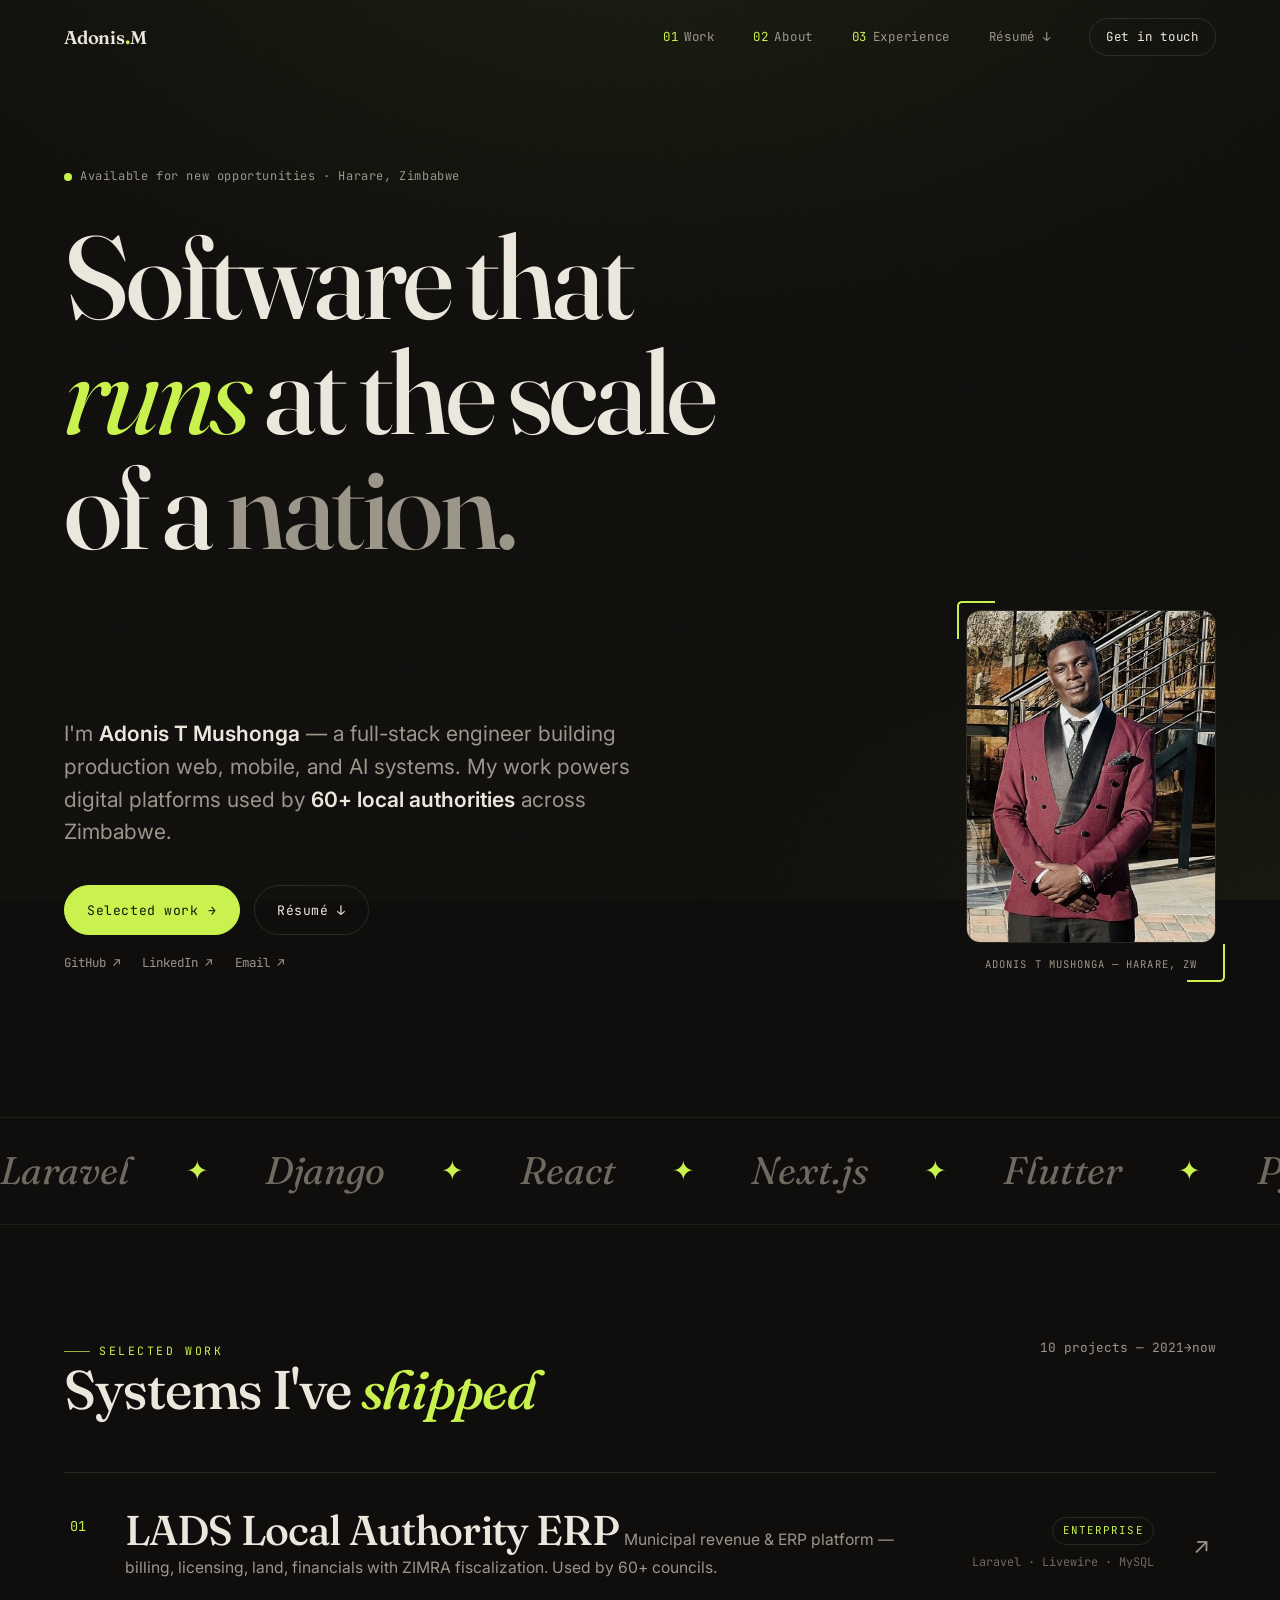
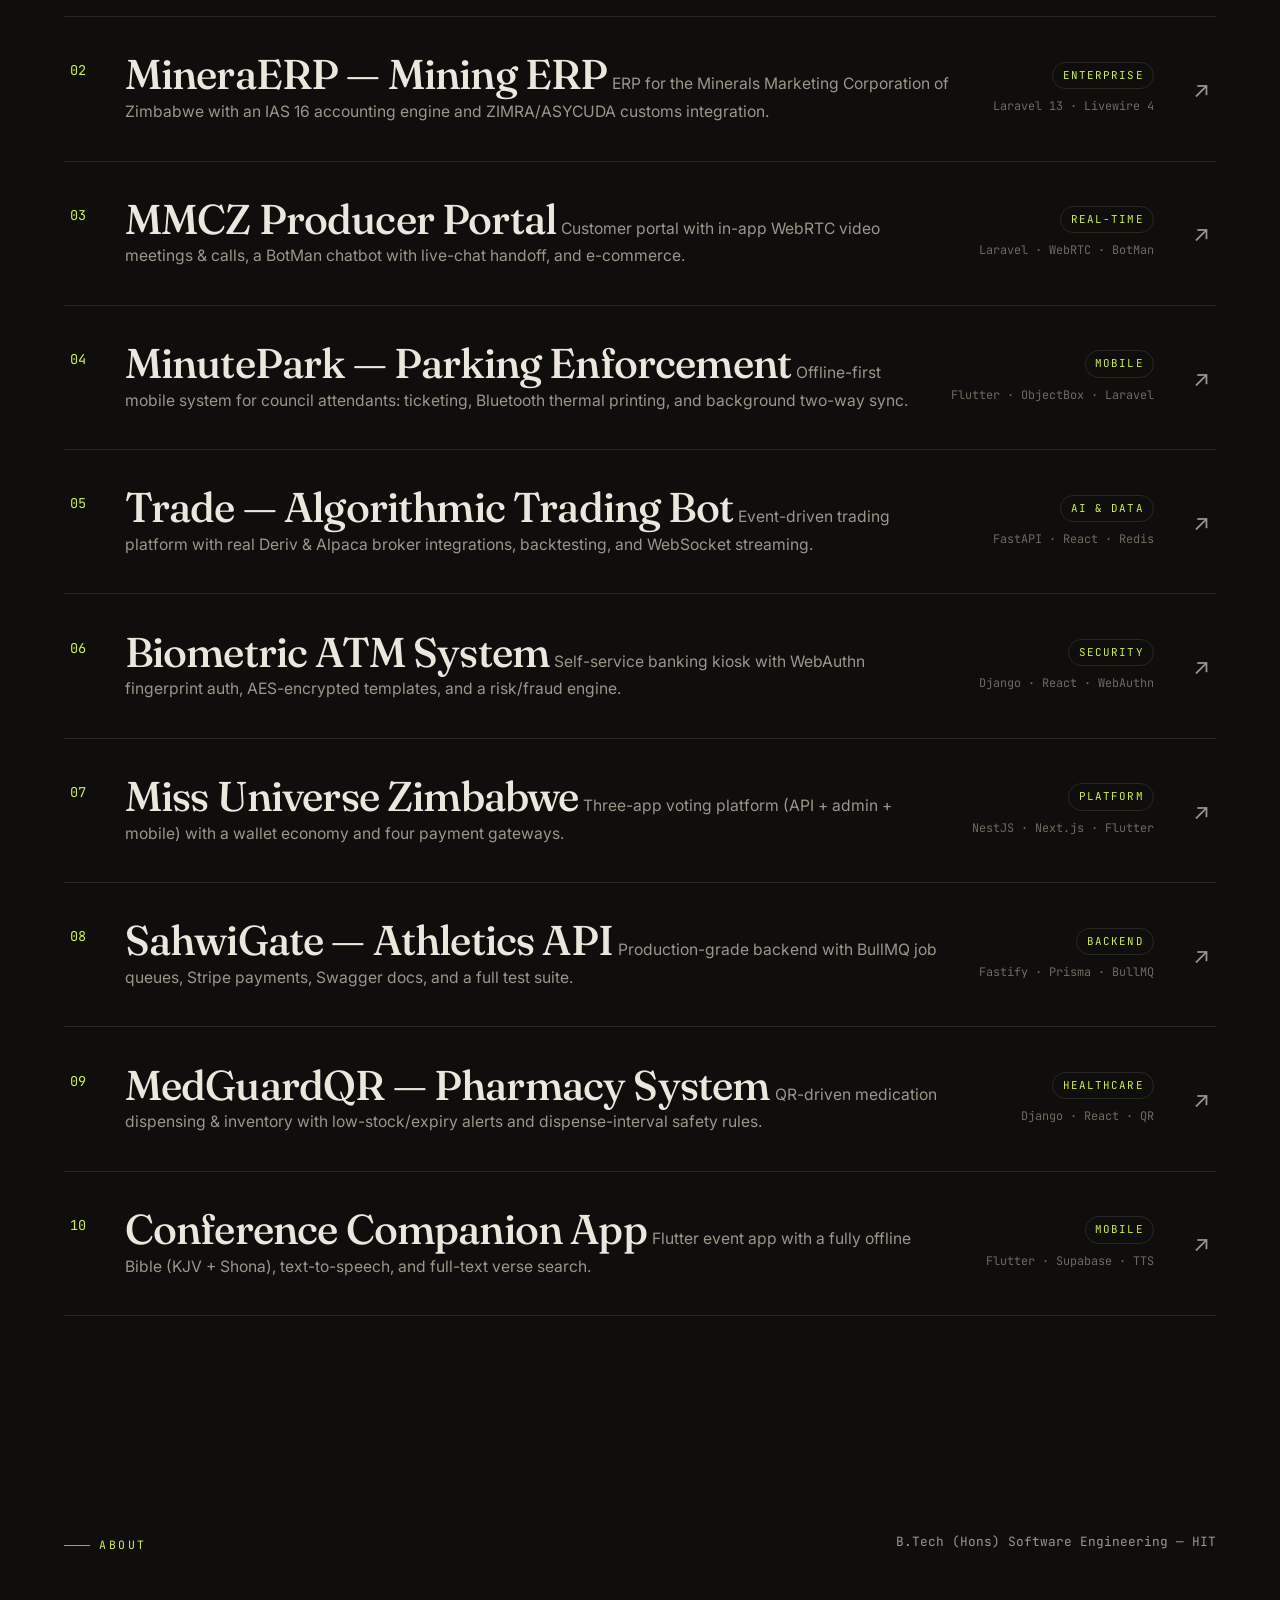
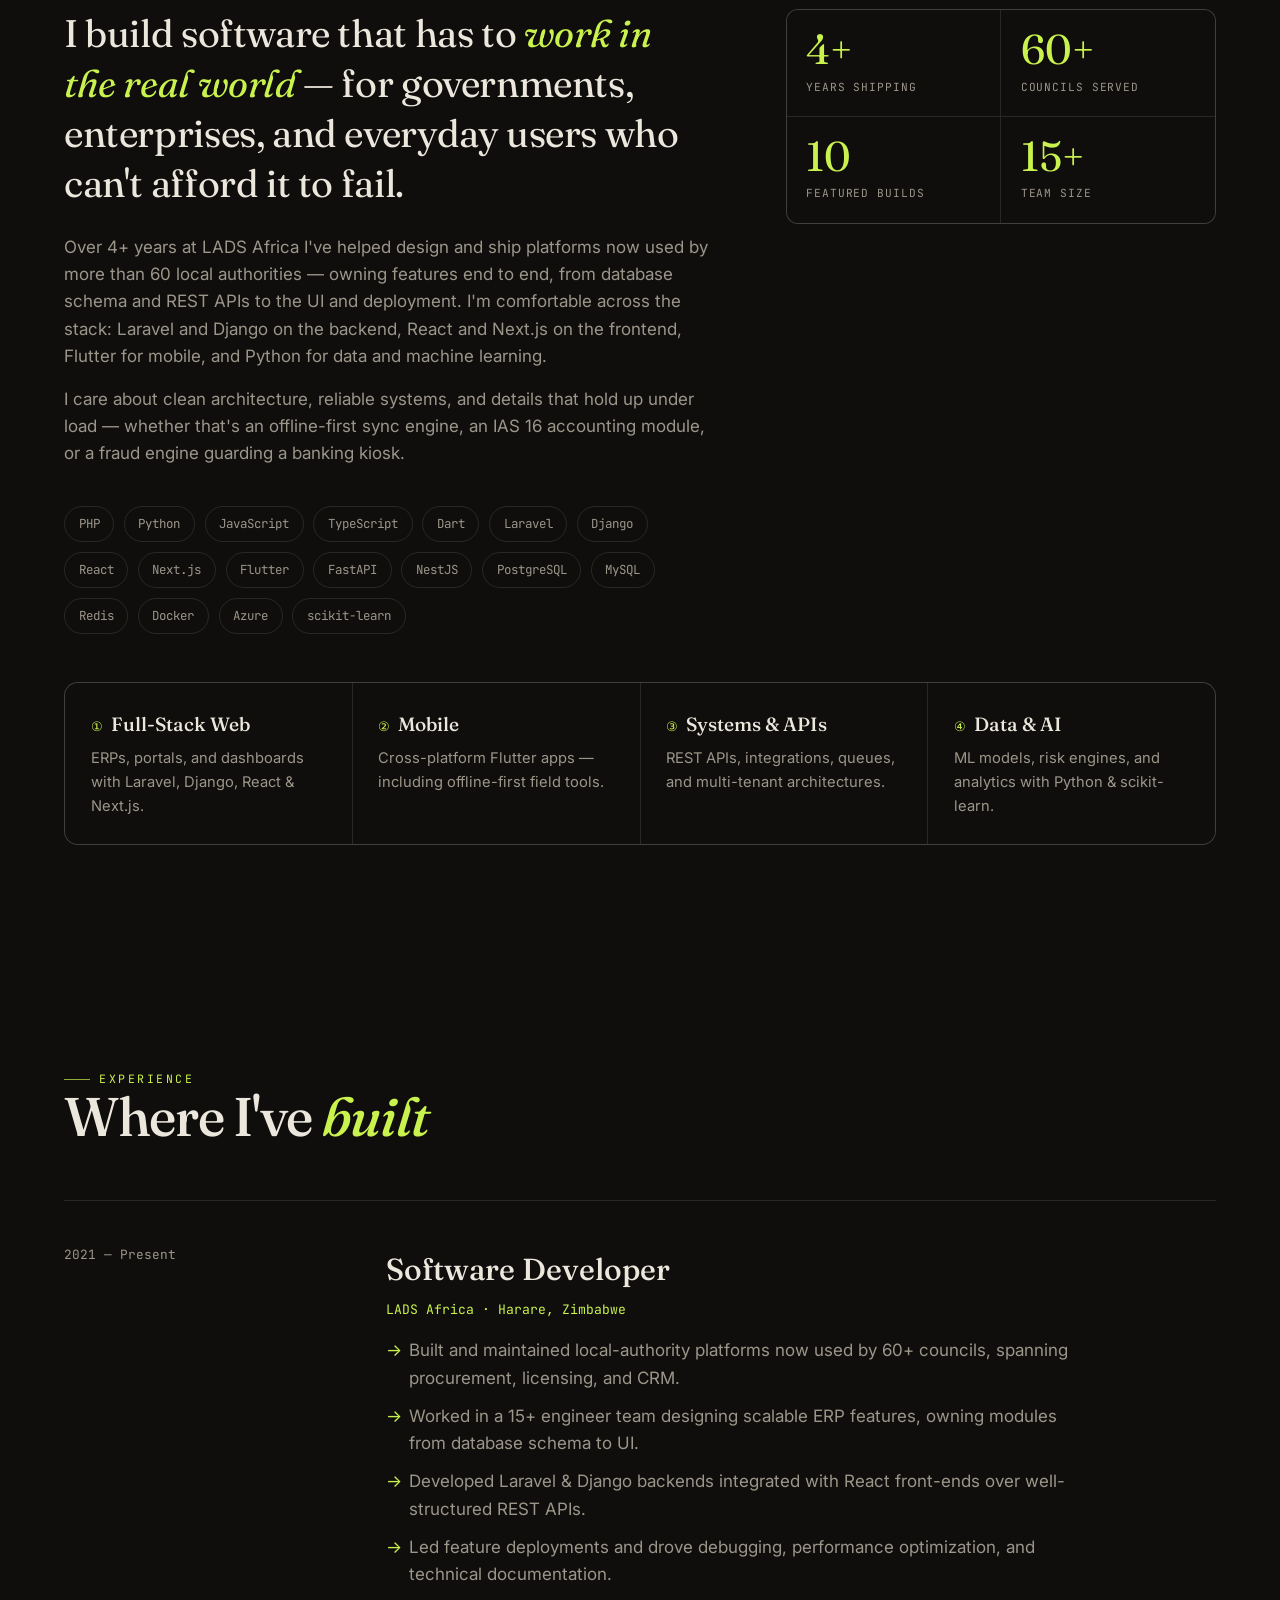
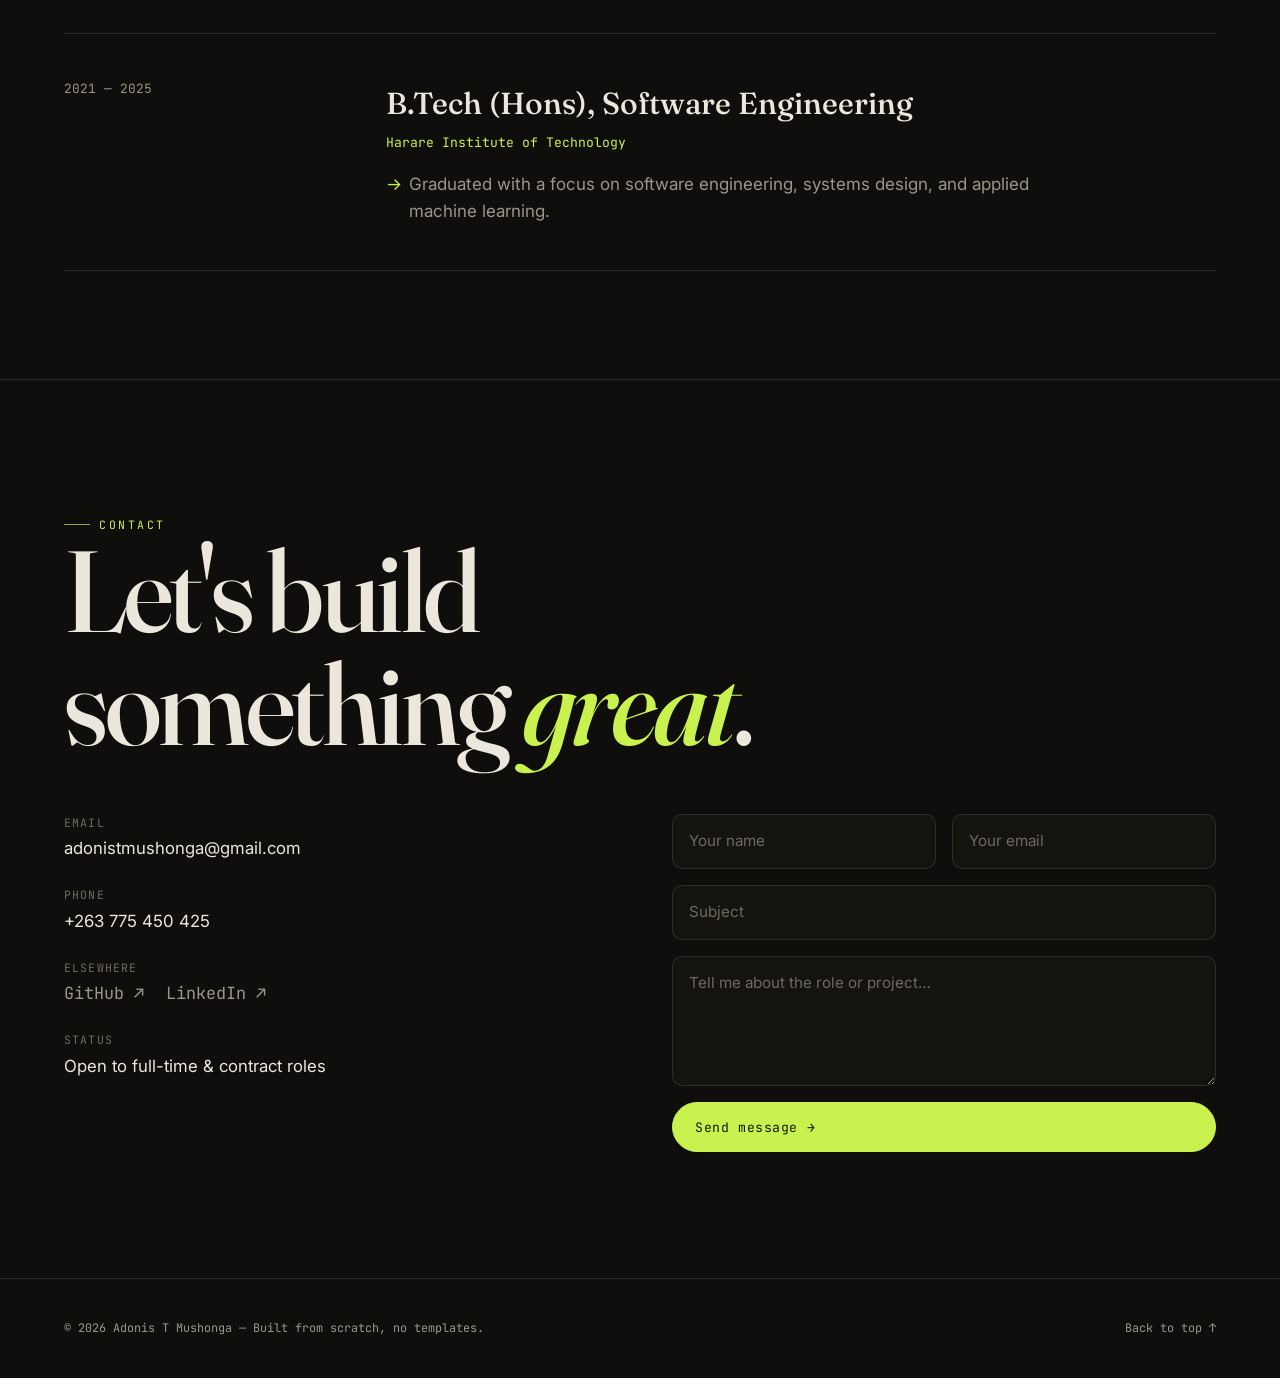
==== commit ca44c415: "Rebuild as bespoke editorial portfolio (no template) - Hand-built from scratch: site.css design syst" ====
--- a/index.html
+++ b/index.html
@@ -1,576 +1,328 @@
 <!DOCTYPE html>
 <html lang="en">
-
 <head>
-    <meta charset="utf-8">
-    <meta content="width=device-width, initial-scale=1.0" name="viewport">
-    <title>Adonis T Mushonga — Full-Stack Software Engineer</title>
-    <meta content="Full-Stack Software Engineer with 4+ years building scalable web, mobile, and AI systems used by 60+ local authorities in Zimbabwe. Laravel, Django, React, Flutter, Python." name="description">
-    <meta content="Adonis Mushonga, Full-Stack Engineer, Software Developer, Laravel, Django, React, Flutter, Python, LADS Africa, Harare Institute of Technology, Portfolio" name="keywords">
-    <meta content="Adonis T Mushonga" name="author">
-
-    <!-- Open Graph / social share -->
-    <meta property="og:type" content="website">
-    <meta property="og:title" content="Adonis T Mushonga — Full-Stack Software Engineer">
-    <meta property="og:description" content="4+ years building scalable web, mobile, and AI systems used by 60+ local authorities. Laravel · Django · React · Flutter · Python.">
-    <meta property="og:image" content="assets/img/profile-img.jpg">
-    <meta property="og:url" content="https://adonisT02.github.io">
-    <meta name="twitter:card" content="summary_large_image">
-
-    <!-- Favicons -->
-    <link href="assets/img/favicon.png" rel="icon">
-
-    <!-- Fonts -->
-    <link href="https://fonts.googleapis.com" rel="preconnect">
-    <link href="https://fonts.gstatic.com" rel="preconnect" crossorigin>
-    <link
-            href="https://fonts.googleapis.com/css2?family=Roboto:wght@400;700&family=Poppins:wght@400;600&family=Raleway:wght@400;700&display=swap"
-            rel="stylesheet">
-
-    <!-- Vendor CSS Files -->
-    <link href="assets/vendor/bootstrap/css/bootstrap.min.css" rel="stylesheet">
-    <link href="assets/vendor/bootstrap-icons/bootstrap-icons.css" rel="stylesheet">
-    <link href="assets/vendor/aos/aos.css" rel="stylesheet">
-    <link href="assets/vendor/glightbox/css/glightbox.min.css" rel="stylesheet">
-    <link href="assets/vendor/swiper/swiper-bundle.min.css" rel="stylesheet">
-
-    <!-- Main CSS File -->
-    <link href="assets/css/main.css" rel="stylesheet">
+  <meta charset="utf-8">
+  <meta name="viewport" content="width=device-width, initial-scale=1.0">
+  <title>Adonis T Mushonga — Full-Stack Software Engineer</title>
+  <meta name="description" content="Full-Stack Software Engineer with 4+ years building scalable web, mobile, and AI systems used by 60+ local authorities in Zimbabwe. Laravel, Django, React, Flutter, Python.">
+  <meta name="keywords" content="Adonis Mushonga, Full-Stack Engineer, Software Developer, Laravel, Django, React, Flutter, Python, Harare, Portfolio">
+  <meta name="author" content="Adonis T Mushonga">
+
+  <meta property="og:type" content="website">
+  <meta property="og:title" content="Adonis T Mushonga — Full-Stack Software Engineer">
+  <meta property="og:description" content="4+ years building scalable web, mobile, and AI systems used by 60+ local authorities. Laravel · Django · React · Flutter · Python.">
+  <meta property="og:image" content="assets/img/profile-img.jpg">
+  <meta property="og:url" content="https://adonisT02.github.io">
+  <meta name="twitter:card" content="summary_large_image">
+
+  <link href="assets/img/favicon.png" rel="icon">
+
+  <link rel="preconnect" href="https://fonts.googleapis.com">
+  <link rel="preconnect" href="https://fonts.gstatic.com" crossorigin>
+  <link href="https://fonts.googleapis.com/css2?family=Fraunces:ital,opsz,wght@0,9..144,400;0,9..144,500;0,9..144,600;1,9..144,400;1,9..144,500&family=Inter:wght@400;500;600&family=JetBrains+Mono:wght@400;500&display=swap" rel="stylesheet">
+
+  <link rel="stylesheet" href="assets/css/site.css">
 </head>
-
-<body class="index-page">
-
-<header id="header" class="header d-flex flex-column justify-content-center">
-    <i class="header-toggle d-xl-none bi bi-list"></i>
-    <nav id="navmenu" class="navmenu">
-        <ul>
-            <li><a href="#hero" class="active"><i class="bi bi-house navicon"></i><span>Home</span></a></li>
-            <li><a href="#about"><i class="bi bi-person navicon"></i><span>About</span></a></li>
-            <li><a href="#resume"><i class="bi bi-file-earmark-text navicon"></i><span>Resume</span></a></li>
-            <li><a href="#portfolio"><i class="bi bi-images navicon"></i><span>Portfolio</span></a></li>
-            <li><a href="#services"><i class="bi bi-hdd-stack navicon"></i><span>Services</span></a></li>
-            <li><a href="#contact"><i class="bi bi-envelope navicon"></i><span>Contact</span></a></li>
-        </ul>
-    </nav>
-</header>
-
-<main class="main">
-
-    <!-- Hero Section -->
-    <section id="hero" class="hero section light-background">
-        <img src="assets/img/hero-bg.jpg" alt="">
-        <div class="container" data-aos="zoom-out">
-            <div class="row justify-content-center">
-                <div class="col-lg-9">
-                    <h2>Adonis T Mushonga</h2>
-                    <p>I'm a <span class="typed" data-typed-items="Full-Stack Engineer, Software Developer, Systems Builder, Problem Solver">Full-Stack Engineer</span></p>
-                    <p class="hero-tagline">I build scalable web, mobile, and AI systems — including digital platforms used by <strong>60+ local authorities</strong> across Zimbabwe.</p>
-                    <div class="hero-cta">
-                        <a href="#portfolio" class="btn-primary-custom">View My Work</a>
-                        <a href="assets/Adonis-Mushonga-Resume.pdf" class="btn-outline-custom" target="_blank" rel="noopener"><i class="bi bi-download"></i> Résumé</a>
-                        <a href="#contact" class="btn-outline-custom">Get in Touch</a>
-                    </div>
-                    <div class="social-links">
-                        <a href="https://github.com/adonisT02" target="_blank" rel="noopener" aria-label="GitHub"><i class="bi bi-github"></i></a>
-                        <a href="https://www.linkedin.com/in/adonisT02" target="_blank" rel="noopener" aria-label="LinkedIn"><i class="bi bi-linkedin"></i></a>
-                        <a href="mailto:adonistmushonga@gmail.com" aria-label="Email"><i class="bi bi-envelope"></i></a>
-                    </div>
-                </div>
+<body>
+
+  <!-- NAV -->
+  <nav class="nav" id="nav">
+    <a href="#top" class="nav__brand">Adonis<b>.</b>M</a>
+    <div class="nav__links">
+      <a href="#work"><span class="idx">01</span>Work</a>
+      <a href="#about"><span class="idx">02</span>About</a>
+      <a href="#experience"><span class="idx">03</span>Experience</a>
+      <a href="assets/Adonis-Mushonga-Resume.pdf" target="_blank" rel="noopener">Résumé ↓</a>
+      <a href="#contact" class="nav__cta">Get in touch</a>
+    </div>
+  </nav>
+
+  <main id="top">
+
+    <!-- HERO -->
+    <header class="hero wrap" id="hero">
+      <div class="hero__status" data-reveal>
+        <span class="hero__dot"></span> Available for new opportunities · Harare, Zimbabwe
+      </div>
+      <h1 class="hero__title">
+        <span class="li"><span>Software that</span></span>
+        <span class="li"><span><em>runs</em> at the scale</span></span>
+        <span class="li"><span>of a <span class="thin">nation.</span></span></span>
+      </h1>
+      <div class="hero__meta">
+        <div class="hero__intro">
+          <p class="hero__lede" data-reveal data-reveal-delay="1">
+            I'm <strong>Adonis T Mushonga</strong> — a full-stack engineer building production web, mobile,
+            and AI systems. My work powers digital platforms used by <strong>60+ local authorities</strong>
+            across Zimbabwe.
+          </p>
+          <div class="hero__actions" data-reveal data-reveal-delay="2">
+            <div class="btn-row">
+              <a href="#work" class="btn btn--solid">Selected work <span class="arw">→</span></a>
+              <a href="assets/Adonis-Mushonga-Resume.pdf" target="_blank" rel="noopener" class="btn btn--ghost">Résumé ↓</a>
             </div>
-        </div>
+            <div class="socials">
+              <a href="https://github.com/adonisT02" target="_blank" rel="noopener">GitHub ↗</a>
+              <a href="https://linkedin.com/in/adonisT02" target="_blank" rel="noopener">LinkedIn ↗</a>
+              <a href="mailto:adonistmushonga@gmail.com">Email ↗</a>
+            </div>
+          </div>
+        </div>
+        <figure class="hero__portrait" data-reveal data-reveal-delay="2">
+          <img src="assets/img/adonis.jpg" alt="Adonis T Mushonga" onerror="this.onerror=null;this.src='assets/img/profile-img.jpg'">
+          <figcaption>Adonis T Mushonga — Harare, ZW</figcaption>
+        </figure>
+      </div>
+    </header>
+
+    <!-- MARQUEE -->
+    <div class="marquee" aria-hidden="true">
+      <div class="marquee__track">
+        <span>Laravel</span><span>Django</span><span>React</span><span>Next.js</span><span>Flutter</span><span>Python</span><span>FastAPI</span><span>PostgreSQL</span>
+        <span>Laravel</span><span>Django</span><span>React</span><span>Next.js</span><span>Flutter</span><span>Python</span><span>FastAPI</span><span>PostgreSQL</span>
+      </div>
+    </div>
+
+    <!-- WORK -->
+    <section class="section wrap" id="work">
+      <div class="section__head">
+        <div>
+          <span class="eyebrow" data-reveal>Selected Work</span>
+          <h2 class="section__title" data-reveal data-reveal-delay="1">Systems I've <em>shipped</em></h2>
+        </div>
+        <span class="section__count" data-reveal data-reveal-delay="2">10 projects — 2021→now</span>
+      </div>
+
+      <div class="work-list" id="workList">
+        <a class="work-row" href="portfolio-details.html?p=lads" data-thumb="assets/img/portfolio/lads.svg" data-reveal>
+          <span class="work-index">01</span>
+          <span class="work-main">
+            <span class="work-title">LADS Local Authority ERP</span>
+            <span class="work-desc">Municipal revenue &amp; ERP platform — billing, licensing, land, financials with ZIMRA fiscalization. Used by 60+ councils.</span>
+          </span>
+          <span class="work-meta"><span class="work-cat">Enterprise</span><span class="work-tags">Laravel · Livewire · MySQL</span></span>
+          <span class="work-arrow">↗</span>
+        </a>
+        <a class="work-row" href="portfolio-details.html?p=mineraerp" data-thumb="assets/img/portfolio/mineraerp.svg" data-reveal>
+          <span class="work-index">02</span>
+          <span class="work-main">
+            <span class="work-title">MineraERP — Mining ERP</span>
+            <span class="work-desc">ERP for the Minerals Marketing Corporation of Zimbabwe with an IAS 16 accounting engine and ZIMRA/ASYCUDA customs integration.</span>
+          </span>
+          <span class="work-meta"><span class="work-cat">Enterprise</span><span class="work-tags">Laravel 13 · Livewire 4</span></span>
+          <span class="work-arrow">↗</span>
+        </a>
+        <a class="work-row" href="portfolio-details.html?p=mmcz-portal" data-thumb="assets/img/portfolio/mmcz-portal.svg" data-reveal>
+          <span class="work-index">03</span>
+          <span class="work-main">
+            <span class="work-title">MMCZ Producer Portal</span>
+            <span class="work-desc">Customer portal with in-app WebRTC video meetings &amp; calls, a BotMan chatbot with live-chat handoff, and e-commerce.</span>
+          </span>
+          <span class="work-meta"><span class="work-cat">Real-time</span><span class="work-tags">Laravel · WebRTC · BotMan</span></span>
+          <span class="work-arrow">↗</span>
+        </a>
+        <a class="work-row" href="portfolio-details.html?p=minutepark" data-thumb="assets/img/portfolio/minutepark.svg" data-reveal>
+          <span class="work-index">04</span>
+          <span class="work-main">
+            <span class="work-title">MinutePark — Parking Enforcement</span>
+            <span class="work-desc">Offline-first mobile system for council attendants: ticketing, Bluetooth thermal printing, and background two-way sync.</span>
+          </span>
+          <span class="work-meta"><span class="work-cat">Mobile</span><span class="work-tags">Flutter · ObjectBox · Laravel</span></span>
+          <span class="work-arrow">↗</span>
+        </a>
+        <a class="work-row" href="portfolio-details.html?p=trade" data-thumb="assets/img/portfolio/trade.svg" data-reveal>
+          <span class="work-index">05</span>
+          <span class="work-main">
+            <span class="work-title">Trade — Algorithmic Trading Bot</span>
+            <span class="work-desc">Event-driven trading platform with real Deriv &amp; Alpaca broker integrations, backtesting, and WebSocket streaming.</span>
+          </span>
+          <span class="work-meta"><span class="work-cat">AI &amp; Data</span><span class="work-tags">FastAPI · React · Redis</span></span>
+          <span class="work-arrow">↗</span>
+        </a>
+        <a class="work-row" href="portfolio-details.html?p=atm-biometric" data-thumb="assets/img/portfolio/atm-biometric.svg" data-reveal>
+          <span class="work-index">06</span>
+          <span class="work-main">
+            <span class="work-title">Biometric ATM System</span>
+            <span class="work-desc">Self-service banking kiosk with WebAuthn fingerprint auth, AES-encrypted templates, and a risk/fraud engine.</span>
+          </span>
+          <span class="work-meta"><span class="work-cat">Security</span><span class="work-tags">Django · React · WebAuthn</span></span>
+          <span class="work-arrow">↗</span>
+        </a>
+        <a class="work-row" href="portfolio-details.html?p=miss-universe" data-thumb="assets/img/portfolio/miss-universe.svg" data-reveal>
+          <span class="work-index">07</span>
+          <span class="work-main">
+            <span class="work-title">Miss Universe Zimbabwe</span>
+            <span class="work-desc">Three-app voting platform (API + admin + mobile) with a wallet economy and four payment gateways.</span>
+          </span>
+          <span class="work-meta"><span class="work-cat">Platform</span><span class="work-tags">NestJS · Next.js · Flutter</span></span>
+          <span class="work-arrow">↗</span>
+        </a>
+        <a class="work-row" href="portfolio-details.html?p=sahwigate" data-thumb="assets/img/portfolio/sahwigate.svg" data-reveal>
+          <span class="work-index">08</span>
+          <span class="work-main">
+            <span class="work-title">SahwiGate — Athletics API</span>
+            <span class="work-desc">Production-grade backend with BullMQ job queues, Stripe payments, Swagger docs, and a full test suite.</span>
+          </span>
+          <span class="work-meta"><span class="work-cat">Backend</span><span class="work-tags">Fastify · Prisma · BullMQ</span></span>
+          <span class="work-arrow">↗</span>
+        </a>
+        <a class="work-row" href="portfolio-details.html?p=medguardqr" data-thumb="assets/img/portfolio/medguardqr.svg" data-reveal>
+          <span class="work-index">09</span>
+          <span class="work-main">
+            <span class="work-title">MedGuardQR — Pharmacy System</span>
+            <span class="work-desc">QR-driven medication dispensing &amp; inventory with low-stock/expiry alerts and dispense-interval safety rules.</span>
+          </span>
+          <span class="work-meta"><span class="work-cat">Healthcare</span><span class="work-tags">Django · React · QR</span></span>
+          <span class="work-arrow">↗</span>
+        </a>
+        <a class="work-row" href="portfolio-details.html?p=conference-app" data-thumb="assets/img/portfolio/conference-app.svg" data-reveal>
+          <span class="work-index">10</span>
+          <span class="work-main">
+            <span class="work-title">Conference Companion App</span>
+            <span class="work-desc">Flutter event app with a fully offline Bible (KJV + Shona), text-to-speech, and full-text verse search.</span>
+          </span>
+          <span class="work-meta"><span class="work-cat">Mobile</span><span class="work-tags">Flutter · Supabase · TTS</span></span>
+          <span class="work-arrow">↗</span>
+        </a>
+      </div>
     </section>
-    <!-- /Hero Section -->
-
-    <!-- About Section -->
-    <section id="about" class="about section">
-        <div class="container section-title" data-aos="fade-up">
-            <h2>About</h2>
+
+    <!-- ABOUT -->
+    <section class="section wrap" id="about">
+      <div class="section__head">
+        <span class="eyebrow" data-reveal>About</span>
+        <span class="section__count" data-reveal data-reveal-delay="1">B.Tech (Hons) Software Engineering — HIT</span>
+      </div>
+
+      <div class="about__grid">
+        <div>
+          <p class="about__lead" data-reveal>
+            I build software that has to <em>work in the real world</em> — for governments, enterprises,
+            and everyday users who can't afford it to fail.
+          </p>
+          <div class="about__body" data-reveal data-reveal-delay="1">
             <p>
-                I'm a <strong>Full-Stack Software Engineer</strong> with a
-                <strong>B.Tech (Hons) in Software Engineering</strong> from Harare Institute of Technology and
-                <strong>4+ years shipping production systems</strong> at LADS Africa. I've helped design and build
-                digital platforms — ERP, licensing, procurement and CRM modules — now used by
-                <strong>60+ local authorities</strong> across Zimbabwe. I work across the stack with Laravel, Django,
-                Python and React, extend to mobile with Flutter, and apply machine learning to turn operational data
-                into decisions. I care about clean architecture, reliable APIs, and software that ships and holds up
-                in the real world.
+              Over 4+ years at LADS Africa I've helped design and ship platforms now used by more than 60
+              local authorities — owning features end to end, from database schema and REST APIs to the UI
+              and deployment. I'm comfortable across the stack: Laravel and Django on the backend, React and
+              Next.js on the frontend, Flutter for mobile, and Python for data and machine learning.
             </p>
-        </div>
-
-        <div class="container" data-aos="fade-up" data-aos-delay="100">
-            <div class="row gy-4 justify-content-center">
-                <div class="col-lg-4">
-                    <img src="assets/img/profile-img.jpg" class="img-fluid" alt="Adonis Mushonga">
-                </div>
-                <div class="col-lg-8 content">
-                    <h2>Full-Stack Software Engineer</h2>
-                    <p class="fst-italic">Turning complex requirements into reliable, scalable systems — from government platforms to AI-driven education tools.</p>
-                    <div class="row">
-                        <div class="col-lg-6">
-                            <ul>
-                                <li><i class="bi bi-chevron-right"></i> <strong>Role:</strong> <span>Full-Stack Engineer</span></li>
-                                <li><i class="bi bi-chevron-right"></i> <strong>GitHub:</strong> <a href="https://github.com/adonisT02" target="_blank" rel="noopener">github.com/adonisT02</a></li>
-                                <li><i class="bi bi-chevron-right"></i> <strong>City:</strong> <span>Harare, Zimbabwe</span></li>
-                            </ul>
-                        </div>
-                        <div class="col-lg-6">
-                            <ul>
-                                <li><i class="bi bi-chevron-right"></i> <strong>Degree:</strong> <span>BTech (Hons) Software Engineering</span></li>
-                                <li><i class="bi bi-chevron-right"></i> <strong>Email:</strong> <a href="mailto:adonistmushonga@gmail.com">adonistmushonga@gmail.com</a></li>
-                                <li><i class="bi bi-chevron-right"></i> <strong>Availability:</strong> <span>Open to opportunities</span></li>
-                            </ul>
-                        </div>
-                    </div>
-
-                    <div class="row about-stats mt-2">
-                        <div class="col-4"><div class="stat-box"><span class="stat-num">4+</span><span class="stat-label">Years experience</span></div></div>
-                        <div class="col-4"><div class="stat-box"><span class="stat-num">60+</span><span class="stat-label">Councils served</span></div></div>
-                        <div class="col-4"><div class="stat-box"><span class="stat-num">15+</span><span class="stat-label">Team members</span></div></div>
-                    </div>
-                </div>
+            <p>
+              I care about clean architecture, reliable systems, and details that hold up under load —
+              whether that's an offline-first sync engine, an IAS 16 accounting module, or a fraud engine
+              guarding a banking kiosk.
+            </p>
+          </div>
+
+          <ul class="stack" data-reveal data-reveal-delay="2">
+            <li>PHP</li><li>Python</li><li>JavaScript</li><li>TypeScript</li><li>Dart</li>
+            <li>Laravel</li><li>Django</li><li>React</li><li>Next.js</li><li>Flutter</li>
+            <li>FastAPI</li><li>NestJS</li><li>PostgreSQL</li><li>MySQL</li><li>Redis</li>
+            <li>Docker</li><li>Azure</li><li>scikit-learn</li>
+          </ul>
+        </div>
+
+        <aside class="about__side">
+          <div class="stat-row" data-reveal>
+            <div class="stat"><div class="n">4+</div><div class="l">Years shipping</div></div>
+            <div class="stat"><div class="n">60+</div><div class="l">Councils served</div></div>
+            <div class="stat"><div class="n">10</div><div class="l">Featured builds</div></div>
+            <div class="stat"><div class="n">15+</div><div class="l">Team size</div></div>
+          </div>
+        </aside>
+      </div>
+
+      <div class="caps">
+        <div class="cap" data-reveal><h4><span>①</span>Full-Stack Web</h4><p>ERPs, portals, and dashboards with Laravel, Django, React &amp; Next.js.</p></div>
+        <div class="cap" data-reveal data-reveal-delay="1"><h4><span>②</span>Mobile</h4><p>Cross-platform Flutter apps — including offline-first field tools.</p></div>
+        <div class="cap" data-reveal data-reveal-delay="2"><h4><span>③</span>Systems &amp; APIs</h4><p>REST APIs, integrations, queues, and multi-tenant architectures.</p></div>
+        <div class="cap" data-reveal data-reveal-delay="3"><h4><span>④</span>Data &amp; AI</h4><p>ML models, risk engines, and analytics with Python &amp; scikit-learn.</p></div>
+      </div>
+    </section>
+
+    <!-- EXPERIENCE -->
+    <section class="section wrap" id="experience">
+      <div class="section__head">
+        <div>
+          <span class="eyebrow" data-reveal>Experience</span>
+          <h2 class="section__title" data-reveal data-reveal-delay="1">Where I've <em>built</em></h2>
+        </div>
+      </div>
+      <div class="exp">
+        <div class="exp-row" data-reveal>
+          <div class="exp-when">2021 — Present</div>
+          <div>
+            <div class="exp-role">Software Developer</div>
+            <div class="exp-co">LADS Africa · Harare, Zimbabwe</div>
+            <ul class="exp-points">
+              <li>Built and maintained local-authority platforms now used by 60+ councils, spanning procurement, licensing, and CRM.</li>
+              <li>Worked in a 15+ engineer team designing scalable ERP features, owning modules from database schema to UI.</li>
+              <li>Developed Laravel &amp; Django backends integrated with React front-ends over well-structured REST APIs.</li>
+              <li>Led feature deployments and drove debugging, performance optimization, and technical documentation.</li>
+            </ul>
+          </div>
+        </div>
+        <div class="exp-row" data-reveal>
+          <div class="exp-when">2021 — 2025</div>
+          <div>
+            <div class="exp-role">B.Tech (Hons), Software Engineering</div>
+            <div class="exp-co">Harare Institute of Technology</div>
+            <ul class="exp-points">
+              <li>Graduated with a focus on software engineering, systems design, and applied machine learning.</li>
+            </ul>
+          </div>
+        </div>
+      </div>
+    </section>
+
+    <!-- CONTACT -->
+    <section class="contact wrap" id="contact">
+      <span class="eyebrow" data-reveal>Contact</span>
+      <h2 class="contact__big" data-reveal data-reveal-delay="1">
+        Let's build<br><a href="mailto:adonistmushonga@gmail.com">something <em>great</em>.</a>
+      </h2>
+
+      <div class="contact__grid">
+        <div class="contact__info" data-reveal>
+          <div class="info-item"><div class="k">Email</div><div class="v"><a href="mailto:adonistmushonga@gmail.com">adonistmushonga@gmail.com</a></div></div>
+          <div class="info-item"><div class="k">Phone</div><div class="v"><a href="tel:+263775450425">+263 775 450 425</a></div></div>
+          <div class="info-item"><div class="k">Elsewhere</div>
+            <div class="v socials">
+              <a href="https://github.com/adonisT02" target="_blank" rel="noopener">GitHub ↗</a>
+              <a href="https://linkedin.com/in/adonisT02" target="_blank" rel="noopener">LinkedIn ↗</a>
             </div>
-        </div>
+          </div>
+          <div class="info-item"><div class="k">Status</div><div class="v">Open to full-time &amp; contract roles</div></div>
+        </div>
+
+        <!-- FormSubmit: first submission triggers a one-time confirmation email. -->
+        <form class="form" action="https://formsubmit.co/adonistmushonga@gmail.com" method="POST" data-reveal data-reveal-delay="1">
+          <input type="hidden" name="_subject" value="New message from portfolio">
+          <input type="hidden" name="_captcha" value="false">
+          <input type="hidden" name="_template" value="table">
+          <input type="text" name="_honey" class="hp" tabindex="-1" autocomplete="off">
+          <div class="two">
+            <input type="text" name="name" placeholder="Your name" required>
+            <input type="email" name="email" placeholder="Your email" required>
+          </div>
+          <input type="text" name="subject" placeholder="Subject" required>
+          <textarea name="message" placeholder="Tell me about the role or project…" required></textarea>
+          <button type="submit" class="btn btn--solid">Send message <span class="arw">→</span></button>
+        </form>
+      </div>
     </section>
-    <!-- /About Section -->
-
-    <!-- Skills Section -->
-    <section id="skills" class="skills section">
-        <div class="container section-title" data-aos="fade-up">
-            <h2>Tech Stack</h2>
-            <p>The tools and technologies I use to design, build, and ship production software.</p>
-        </div>
-        <div class="container" data-aos="fade-up" data-aos-delay="100">
-            <div class="row gy-4 tech-stack">
-                <div class="col-lg-3 col-md-6">
-                    <div class="tech-group">
-                        <h3><i class="bi bi-code-slash"></i> Languages</h3>
-                        <ul class="tech-tags">
-                            <li>PHP</li><li>Python</li><li>JavaScript</li><li>Dart</li><li>SQL</li><li>HTML5</li><li>CSS3</li>
-                        </ul>
-                    </div>
-                </div>
-                <div class="col-lg-3 col-md-6">
-                    <div class="tech-group">
-                        <h3><i class="bi bi-hdd-network"></i> Frameworks</h3>
-                        <ul class="tech-tags">
-                            <li>Laravel</li><li>Django</li><li>React</li><li>Next.js</li><li>Flutter</li><li>REST APIs</li>
-                        </ul>
-                    </div>
-                </div>
-                <div class="col-lg-3 col-md-6">
-                    <div class="tech-group">
-                        <h3><i class="bi bi-cpu"></i> Data &amp; AI</h3>
-                        <ul class="tech-tags">
-                            <li>scikit-learn</li><li>Pandas</li><li>NumPy</li><li>MySQL</li><li>PostgreSQL</li><li>Data Viz</li>
-                        </ul>
-                    </div>
-                </div>
-                <div class="col-lg-3 col-md-6">
-                    <div class="tech-group">
-                        <h3><i class="bi bi-tools"></i> Tools &amp; DevOps</h3>
-                        <ul class="tech-tags">
-                            <li>Git</li><li>Docker</li><li>Linux</li><li>Azure</li><li>CI/CD</li><li>Figma</li>
-                        </ul>
-                    </div>
-                </div>
-            </div>
-        </div>
-    </section>
-    <!-- /Skills Section -->
-
-    <!-- Resume Section -->
-    <section id="resume" class="resume section">
-        <div class="container section-title" data-aos="fade-up">
-            <h2>Resume</h2>
-            <p>My background, experience, and education — <a href="assets/Adonis-Mushonga-Resume.pdf" target="_blank" rel="noopener">download the full PDF</a>.</p>
-        </div>
-
-        <div class="container">
-            <div class="row">
-                <div class="col-lg-6" data-aos="fade-up" data-aos-delay="100">
-                    <h3 class="resume-title">Summary</h3>
-                    <div class="resume-item pb-0">
-                        <h4>Adonis T Mushonga</h4>
-                        <p><em>Full-Stack Software Engineer with 4+ years designing, building, and deploying scalable web, mobile, and AI systems for government and enterprise clients. Comfortable owning features end to end — from database and API design to UI and deployment.</em></p>
-                        <ul>
-                            <li>Harare, Zimbabwe</li>
-                            <li>+263 775 450 425</li>
-                            <li>adonistmushonga@gmail.com</li>
-                            <li><a href="https://github.com/adonisT02" target="_blank" rel="noopener">github.com/adonisT02</a></li>
-                        </ul>
-                    </div>
-
-                    <h3 class="resume-title">Education</h3>
-                    <div class="resume-item">
-                        <h4>BTech (Hons) Software Engineering</h4>
-                        <h5>2021 - 2025</h5>
-                        <p><em>Harare Institute of Technology</em></p>
-                    </div>
-<!--                    <div class="resume-item">-->
-<!--                        <h4>Advanced Level Certificate</h4>-->
-<!--                        <h5>2019 - 2020</h5>-->
-<!--                        <p><em>Westview College</em></p>-->
-<!--                        <p>Mathematics, Physics, Computer Science</p>-->
-<!--                    </div>-->
-<!--                    <div class="resume-item">-->
-<!--                        <h4>Ordinary Level Certificate</h4>-->
-<!--                        <h5>2015 - 2018</h5>-->
-<!--                        <p><em>Moleli High School</em></p>-->
-<!--                    </div>-->
-                </div>
-
-                <div class="col-lg-6" data-aos="fade-up" data-aos-delay="200">
-                    <h3 class="resume-title">Professional Experience</h3>
-                    <div class="resume-item">
-                        <h4>Software Developer</h4>
-                        <h5>2021 - Present</h5>
-                        <p><em>LADS Africa Pvt Ltd, Harare, Zimbabwe</em></p>
-                        <ul>
-                            <li>Built and maintained local-authority digital platforms now used by <strong>60+ councils</strong> nationwide, spanning procurement, licensing, and CRM modules.</li>
-                            <li>Collaborated in a <strong>15+ engineer team</strong> to design and ship scalable ERP features, owning modules from database schema to UI.</li>
-                            <li>Developed backends in <strong>Laravel and Django</strong> and integrated them with <strong>React</strong> front-ends over well-structured REST APIs.</li>
-                            <li>Led feature deployments and drove debugging, performance optimization, and technical documentation across releases.</li>
-                        </ul>
-                    </div>
-
-                    <h3 class="resume-title">Key Achievements</h3>
-                    <div class="resume-item">
-                        <ul>
-                            <li>Delivered systems adopted at national scale across <strong>60+ local authorities</strong>.</li>
-                            <li>Shipped a cross-platform Flutter parking app with offline sync and real-time ticketing.</li>
-                            <li>Built an ML model to forecast traffic congestion from live parking data.</li>
-                        </ul>
-                    </div>
-                </div>
-            </div>
-        </div>
-    </section>
-    <!-- /Resume Section -->
-
-    <!-- Portfolio Section -->
-    <section id="portfolio" class="portfolio section">
-        <div class="container section-title" data-aos="fade-up">
-            <h2>Portfolio</h2>
-            <p>Selected projects from my professional and independent work. Hover a project for links.</p>
-        </div>
-
-        <div class="container">
-            <div class="isotope-layout" data-default-filter="*" data-layout="masonry" data-sort="original-order">
-                <ul class="portfolio-filters isotope-filters" data-aos="fade-up" data-aos-delay="100">
-                    <li data-filter="*" class="filter-active">All</li>
-                    <li data-filter=".filter-web">Web &amp; Full-Stack</li>
-                    <li data-filter=".filter-mobile">Mobile</li>
-                    <li data-filter=".filter-ml">AI &amp; Data</li>
-                </ul>
-
-                <div class="row gy-4 isotope-container" data-aos="fade-up" data-aos-delay="200">
-
-                    <!-- LADS ERP -->
-                    <div class="col-lg-4 col-md-6 portfolio-item isotope-item filter-web">
-                        <img src="assets/img/portfolio/lads.svg" class="img-fluid" alt="LADS Local Authority ERP">
-                        <div class="portfolio-info">
-                            <span class="portfolio-badge">Production · 60+ councils</span>
-                            <h4>LADS Local Authority ERP</h4>
-                            <p>Enterprise revenue &amp; ERP platform for municipalities — billing, licensing, land, and financials with ZIMRA fiscalization. 45+ modules, 2,900+ views.</p>
-                            <span class="portfolio-tags">Laravel · Livewire · MySQL · Queues</span>
-                            <a href="assets/img/portfolio/lads.svg" class="glightbox preview-link" data-gallery="portfolio" title="LADS Local Authority ERP"><i class="bi bi-zoom-in"></i></a>
-                            <a href="portfolio-details.html?p=lads" class="details-link" title="Read case study"><i class="bi bi-file-earmark-text"></i></a>
-                        </div>
-                    </div>
-
-                    <!-- MineraERP -->
-                    <div class="col-lg-4 col-md-6 portfolio-item isotope-item filter-web">
-                        <img src="assets/img/portfolio/mineraerp.svg" class="img-fluid" alt="MineraERP for MMCZ">
-                        <div class="portfolio-info">
-                            <span class="portfolio-badge">Production · MMCZ</span>
-                            <h4>MineraERP — Mining ERP</h4>
-                            <p>Modular ERP for the Minerals Marketing Corporation of Zimbabwe: mineral trading, treasury &amp; investments, and an IAS 16 asset-revaluation accounting engine.</p>
-                            <span class="portfolio-tags">Laravel 13 · Livewire 4 · Tailwind · ZIMRA</span>
-                            <a href="assets/img/portfolio/mineraerp.svg" class="glightbox preview-link" data-gallery="portfolio" title="MineraERP"><i class="bi bi-zoom-in"></i></a>
-                            <a href="portfolio-details.html?p=mineraerp" class="details-link" title="Read case study"><i class="bi bi-file-earmark-text"></i></a>
-                        </div>
-                    </div>
-
-                    <!-- MMCZ Portal -->
-                    <div class="col-lg-4 col-md-6 portfolio-item isotope-item filter-web">
-                        <img src="assets/img/portfolio/mmcz-portal.svg" class="img-fluid" alt="MMCZ Producer Portal">
-                        <div class="portfolio-info">
-                            <span class="portfolio-badge">Production · MMCZ</span>
-                            <h4>MMCZ Producer Portal</h4>
-                            <p>Customer-facing portal with in-app WebRTC video meetings &amp; calls, a BotMan chatbot with live-chat handoff, e-commerce, and role-based producer/client areas.</p>
-                            <span class="portfolio-tags">Laravel · WebRTC · BotMan · Tailwind</span>
-                            <a href="assets/img/portfolio/mmcz-portal.svg" class="glightbox preview-link" data-gallery="portfolio" title="MMCZ Producer Portal"><i class="bi bi-zoom-in"></i></a>
-                            <a href="portfolio-details.html?p=mmcz-portal" class="details-link" title="Read case study"><i class="bi bi-file-earmark-text"></i></a>
-                        </div>
-                    </div>
-
-                    <!-- MinutePark -->
-                    <div class="col-lg-4 col-md-6 portfolio-item isotope-item filter-mobile">
-                        <img src="assets/img/portfolio/minutepark.svg" class="img-fluid" alt="MinutePark parking enforcement app">
-                        <div class="portfolio-info">
-                            <span class="portfolio-badge">Production · v3.9</span>
-                            <h4>MinutePark — Parking Enforcement</h4>
-                            <p>Offline-first mobile system for council parking attendants: ticketing, Bluetooth thermal printing, QR scanning, and background two-way sync over a Laravel API.</p>
-                            <span class="portfolio-tags">Flutter · ObjectBox · Laravel · Sanctum</span>
-                            <a href="assets/img/portfolio/minutepark.svg" class="glightbox preview-link" data-gallery="portfolio" title="MinutePark"><i class="bi bi-zoom-in"></i></a>
-                            <a href="portfolio-details.html?p=minutepark" class="details-link" title="Read case study"><i class="bi bi-file-earmark-text"></i></a>
-                        </div>
-                    </div>
-
-                    <!-- Trade -->
-                    <div class="col-lg-4 col-md-6 portfolio-item isotope-item filter-ml">
-                        <img src="assets/img/portfolio/trade.svg" class="img-fluid" alt="Algorithmic trading bot">
-                        <div class="portfolio-info">
-                            <span class="portfolio-badge">Personal</span>
-                            <h4>Trade — Algorithmic Trading Bot</h4>
-                            <p>Event-driven trading platform with real Deriv &amp; Alpaca broker integrations, backtesting, risk management, and JWT-secured WebSocket streaming.</p>
-                            <span class="portfolio-tags">FastAPI · React · Redis · MySQL · Docker</span>
-                            <a href="assets/img/portfolio/trade.svg" class="glightbox preview-link" data-gallery="portfolio" title="Trade — Algorithmic Trading Bot"><i class="bi bi-zoom-in"></i></a>
-                            <a href="portfolio-details.html?p=trade" class="details-link" title="Read case study"><i class="bi bi-file-earmark-text"></i></a>
-                        </div>
-                    </div>
-
-                    <!-- Biometric ATM -->
-                    <div class="col-lg-4 col-md-6 portfolio-item isotope-item filter-ml">
-                        <img src="assets/img/portfolio/atm-biometric.svg" class="img-fluid" alt="Biometric ATM system">
-                        <div class="portfolio-info">
-                            <span class="portfolio-badge">Personal</span>
-                            <h4>Biometric ATM System</h4>
-                            <p>Self-service banking kiosk with WebAuthn fingerprint auth, AES-encrypted templates, a risk/fraud engine, account lockout, and multi-provider SMS OTP.</p>
-                            <span class="portfolio-tags">Django · React · TypeScript · WebAuthn</span>
-                            <a href="assets/img/portfolio/atm-biometric.svg" class="glightbox preview-link" data-gallery="portfolio" title="Biometric ATM System"><i class="bi bi-zoom-in"></i></a>
-                            <a href="portfolio-details.html?p=atm-biometric" class="details-link" title="Read case study"><i class="bi bi-file-earmark-text"></i></a>
-                        </div>
-                    </div>
-
-                    <!-- Miss Universe -->
-                    <div class="col-lg-4 col-md-6 portfolio-item isotope-item filter-web">
-                        <img src="assets/img/portfolio/miss-universe.svg" class="img-fluid" alt="Miss Universe voting platform">
-                        <div class="portfolio-info">
-                            <span class="portfolio-badge">Personal</span>
-                            <h4>Miss Universe Zimbabwe</h4>
-                            <p>Three-app voting platform (API + admin + mobile) with a wallet economy and multi-gateway payments — Stripe, Paynow, iVeri, and Apple/Google IAP.</p>
-                            <span class="portfolio-tags">NestJS · Next.js · Flutter · Supabase</span>
-                            <a href="assets/img/portfolio/miss-universe.svg" class="glightbox preview-link" data-gallery="portfolio" title="Miss Universe Zimbabwe"><i class="bi bi-zoom-in"></i></a>
-                            <a href="portfolio-details.html?p=miss-universe" class="details-link" title="Read case study"><i class="bi bi-file-earmark-text"></i></a>
-                        </div>
-                    </div>
-
-                    <!-- SahwiGate -->
-                    <div class="col-lg-4 col-md-6 portfolio-item isotope-item filter-web">
-                        <img src="assets/img/portfolio/sahwigate.svg" class="img-fluid" alt="SahwiGate Athletics API">
-                        <div class="portfolio-info">
-                            <span class="portfolio-badge">Personal</span>
-                            <h4>SahwiGate — Athletics API</h4>
-                            <p>Professionally-engineered athletics platform backend: BullMQ job queues, Stripe payments, Swagger docs, Zod validation, and a full unit + integration test suite.</p>
-                            <span class="portfolio-tags">Fastify · Prisma · PostgreSQL · BullMQ</span>
-                            <a href="assets/img/portfolio/sahwigate.svg" class="glightbox preview-link" data-gallery="portfolio" title="SahwiGate — Athletics API"><i class="bi bi-zoom-in"></i></a>
-                            <a href="portfolio-details.html?p=sahwigate" class="details-link" title="Read case study"><i class="bi bi-file-earmark-text"></i></a>
-                        </div>
-                    </div>
-
-                    <!-- MedGuardQR -->
-                    <div class="col-lg-4 col-md-6 portfolio-item isotope-item filter-web">
-                        <img src="assets/img/portfolio/medguardqr.svg" class="img-fluid" alt="MedGuardQR pharmacy system">
-                        <div class="portfolio-info">
-                            <span class="portfolio-badge">Personal</span>
-                            <h4>MedGuardQR — Pharmacy System</h4>
-                            <p>QR-driven medication dispensing &amp; inventory system with low-stock and expiry alerts, dispense-interval safety rules, and role-based pharmacist access.</p>
-                            <span class="portfolio-tags">Django · DRF · React · QR</span>
-                            <a href="assets/img/portfolio/medguardqr.svg" class="glightbox preview-link" data-gallery="portfolio" title="MedGuardQR — Pharmacy System"><i class="bi bi-zoom-in"></i></a>
-                            <a href="portfolio-details.html?p=medguardqr" class="details-link" title="Read case study"><i class="bi bi-file-earmark-text"></i></a>
-                        </div>
-                    </div>
-
-                    <!-- Conference App -->
-                    <div class="col-lg-4 col-md-6 portfolio-item isotope-item filter-mobile">
-                        <img src="assets/img/portfolio/conference-app.svg" class="img-fluid" alt="Conference companion app">
-                        <div class="portfolio-info">
-                            <span class="portfolio-badge">Personal</span>
-                            <h4>Conference Companion App</h4>
-                            <p>Flutter event app with programme reminders, leaderboards, and a fully offline Bible (KJV + Shona) featuring text-to-speech and full-text verse search.</p>
-                            <span class="portfolio-tags">Flutter · Supabase · Notifications · TTS</span>
-                            <a href="assets/img/portfolio/conference-app.svg" class="glightbox preview-link" data-gallery="portfolio" title="Conference Companion App"><i class="bi bi-zoom-in"></i></a>
-                            <a href="portfolio-details.html?p=conference-app" class="details-link" title="Read case study"><i class="bi bi-file-earmark-text"></i></a>
-                        </div>
-                    </div>
-                </div>
-            </div>
-        </div>
-    </section>
-    <!-- /Portfolio Section -->
-
-    <section id="services" class="services section">
-        <div class="container section-title" data-aos="fade-up">
-            <h2>Services</h2>
-            <p>Here’s what I can help you build — from digital councils to smart AI-driven education systems.</p>
-        </div>
-
-        <div class="container">
-            <div class="row gy-4">
-
-                <!-- Web Systems Development -->
-                <div class="col-lg-4 col-md-6" data-aos="fade-up" data-aos-delay="100">
-                    <div class="service-item item-cyan position-relative">
-                        <div class="icon">
-                            <img src="https://www.svgrepo.com/show/259645/web-search.svg" width="100" height="100" alt="Web Development Icon">
-                        </div>
-                        <h3>Web Systems Development</h3>
-                        <p>I design and build high-performance web systems using Laravel, Django, and React.js — powering ERPs, CRMs, and digital council management platforms.</p>
-                    </div>
-                </div>
-
-                <!-- Mobile App Development -->
-                <div class="col-lg-4 col-md-6" data-aos="fade-up" data-aos-delay="200">
-                    <div class="service-item item-orange position-relative">
-                        <div class="icon">
-                            <img src="https://www.svgrepo.com/show/353751/flutter.svg" width="100" height="100" alt="Flutter Icon">
-                        </div>
-                        <h3>Mobile App Development</h3>
-                        <p>Using Flutter and Dart, I create sleek, fast, and cross-platform apps like <strong>MinutePark</strong> — optimized for both Android and iOS devices.</p>
-                    </div>
-                </div>
-
-                <!-- AI & Machine Learning -->
-                <div class="col-lg-4 col-md-6" data-aos="fade-up" data-aos-delay="300">
-                    <div class="service-item item-teal position-relative">
-                        <div class="icon">
-                            <img src="https://www.svgrepo.com/show/375527/ai-platform.svg" width="100" height="100" alt="AI Icon">
-                        </div>
-                        <h3>AI & Data Intelligence</h3>
-                        <p>I develop AI-powered systems for personalized education, career prediction, and analytics — combining Python, scikit-learn, and data visualization tools.</p>
-                    </div>
-                </div>
-
-                <!-- System Integration -->
-                <div class="col-lg-4 col-md-6" data-aos="fade-up" data-aos-delay="400">
-                    <div class="service-item item-purple position-relative">
-                        <div class="icon">
-                            <img src="https://www.svgrepo.com/show/375342/cloud-api-gateway.svg" width="130" height="130" alt="API Icon">
-                        </div>
-                        <h3>System Integration & APIs</h3>
-                        <p>I integrate government, finance, and education platforms over REST APIs — keeping data in sync and communication reliable between services.</p>
-                    </div>
-                </div>
-
-                <!-- UI/UX Design -->
-                <div class="col-lg-4 col-md-6" data-aos="fade-up" data-aos-delay="500">
-                    <div class="service-item item-green position-relative">
-                        <div class="icon">
-                            <img src="https://www.svgrepo.com/show/378813/firefox-preview-nightly.svg" width="100" height="100" alt="Design Icon">
-                        </div>
-                        <h3>UI / UX Design</h3>
-                        <p>I design clean, intuitive interfaces and interactive dashboards that enhance user engagement and system usability using Figma and Tailwind CSS.</p>
-                    </div>
-                </div>
-
-                <!-- Cloud & Deployment -->
-                <div class="col-lg-4 col-md-6" data-aos="fade-up" data-aos-delay="600">
-                    <div class="service-item item-blue position-relative">
-                        <div class="icon">
-                            <img src="https://www.svgrepo.com/show/259531/cloud-computing-storage.svg" width="100" height="100" alt="Cloud Icon">
-                        </div>
-                        <h3>Cloud Deployment & DevOps</h3>
-                        <p>I deploy applications on Azure and Linux servers, set up CI/CD pipelines, and work to keep systems secure and highly available.</p>
-                    </div>
-                </div>
-
-            </div>
-        </div>
-    </section>
-
-    <!-- Contact Section -->
-    <section id="contact" class="contact section">
-        <div class="container section-title" data-aos="fade-up">
-            <h2>Contact</h2>
-            <p>Let's connect — I’m open to collaborations, contracts, or software development projects.</p>
-        </div>
-
-        <div class="container" data-aos="fade" data-aos-delay="100">
-            <div class="row gy-4">
-                <div class="col-lg-5">
-                    <div class="info-item d-flex" data-aos="fade-up" data-aos-delay="200">
-                        <i class="bi bi-telephone flex-shrink-0"></i>
-                        <div><h3>Call Me</h3><p><a href="tel:+263775450425">+263 775 450 425</a></p></div>
-                    </div>
-                    <div class="info-item d-flex" data-aos="fade-up" data-aos-delay="300">
-                        <i class="bi bi-envelope flex-shrink-0"></i>
-                        <div><h3>Email Me</h3><p><a href="mailto:adonistmushonga@gmail.com">adonistmushonga@gmail.com</a></p></div>
-                    </div>
-                    <div class="info-item d-flex" data-aos="fade-up" data-aos-delay="400">
-                        <i class="bi bi-linkedin flex-shrink-0"></i>
-                        <div><h3>LinkedIn</h3><p><a href="https://linkedin.com/in/adonisT02" target="_blank" rel="noopener">linkedin.com/in/adonisT02</a></p></div>
-                    </div>
-                    <div class="info-item d-flex" data-aos="fade-up" data-aos-delay="500">
-                        <i class="bi bi-github flex-shrink-0"></i>
-                        <div><h3>GitHub</h3><p><a href="https://github.com/adonisT02" target="_blank" rel="noopener">github.com/adonisT02</a></p></div>
-                    </div>
-                </div>
-
-                <div class="col-lg-7">
-                    <!-- FormSubmit works on static hosting (GitHub Pages). The FIRST submission triggers a one-time confirmation email to activate the form. -->
-                    <form action="https://formsubmit.co/adonistmushonga@gmail.com" method="POST" class="contact-form" data-aos="fade-up" data-aos-delay="200">
-                        <input type="hidden" name="_subject" value="New message from portfolio site">
-                        <input type="hidden" name="_captcha" value="false">
-                        <input type="hidden" name="_template" value="table">
-                        <input type="text" name="_honey" style="display:none">
-                        <div class="row gy-3">
-                            <div class="col-md-6">
-                                <input type="text" name="name" class="form-control" placeholder="Your Name" required>
-                            </div>
-                            <div class="col-md-6">
-                                <input type="email" name="email" class="form-control" placeholder="Your Email" required>
-                            </div>
-                            <div class="col-12">
-                                <input type="text" name="subject" class="form-control" placeholder="Subject" required>
-                            </div>
-                            <div class="col-12">
-                                <textarea name="message" class="form-control" rows="6" placeholder="Message" required></textarea>
-                            </div>
-                            <div class="col-12 text-center">
-                                <button type="submit" class="btn-primary-custom">Send Message</button>
-                            </div>
-                        </div>
-                    </form>
-                </div>
-            </div>
-        </div>
-    </section>
-    <!-- /Contact Section -->
-</main>
-
-<footer id="footer" class="footer position-relative light-background">
-    <div class="container">
-        <h3 class="sitename">Adonis T Mushonga</h3>
-        <div class="social-links d-flex justify-content-center">
-            <a href="https://github.com/adonisT02" target="_blank" rel="noopener" aria-label="GitHub"><i class="bi bi-github"></i></a>
-            <a href="https://linkedin.com/in/adonisT02" target="_blank" rel="noopener" aria-label="LinkedIn"><i class="bi bi-linkedin"></i></a>
-            <a href="mailto:adonistmushonga@gmail.com" aria-label="Email"><i class="bi bi-envelope"></i></a>
-        </div>
-        <p class="mt-3">&copy; 2026 Adonis T Mushonga. All Rights Reserved.</p>
+  </main>
+
+  <footer class="footer wrap">
+    <div class="footer__row">
+      <p>© <span id="year">2026</span> Adonis T Mushonga — Built from scratch, no templates.</p>
+      <a href="#top" class="top">Back to top ↑</a>
     </div>
-</footer>
-
-<!-- Scroll Top -->
-<a href="#" id="scroll-top" class="scroll-top d-flex align-items-center justify-content-center" aria-label="Scroll to top">
-    <i class="bi bi-arrow-up-short"></i></a>
-
-<!-- Preloader -->
-<div id="preloader"></div>
-
-<!-- Vendor JS Files -->
-<script src="assets/vendor/bootstrap/js/bootstrap.bundle.min.js"></script>
-<script src="assets/vendor/php-email-form/validate.js"></script>
-<script src="assets/vendor/aos/aos.js"></script>
-<script src="assets/vendor/typed.js/typed.umd.js"></script>
-<script src="assets/vendor/purecounter/purecounter_vanilla.js"></script>
-<script src="assets/vendor/waypoints/noframework.waypoints.js"></script>
-<script src="assets/vendor/glightbox/js/glightbox.min.js"></script>
-<script src="assets/vendor/imagesloaded/imagesloaded.pkgd.min.js"></script>
-<script src="assets/vendor/isotope-layout/isotope.pkgd.min.js"></script>
-<script src="assets/vendor/swiper/swiper-bundle.min.js"></script>
-
-<!-- Main JS File -->
-<script src="assets/js/main.js"></script>
+  </footer>
+
+  <!-- Floating work preview -->
+  <div class="work-preview" id="workPreview" aria-hidden="true"><img src="" alt=""></div>
+
+  <script src="assets/js/site.js"></script>
 </body>
 </html>
--- a/assets/css/site.css
+++ b/assets/css/site.css
@@ -0,0 +1,417 @@
+/*==============================================================
+  Adonis T Mushonga — bespoke editorial portfolio
+  Design system: warm ink · Fraunces + Inter + JetBrains Mono
+==============================================================*/
+
+/* ---------- Reset ---------- */
+*, *::before, *::after { box-sizing: border-box; margin: 0; padding: 0; }
+html { -webkit-text-size-adjust: 100%; text-size-adjust: 100%; }
+img, svg { display: block; max-width: 100%; }
+a { color: inherit; text-decoration: none; }
+button { font: inherit; color: inherit; background: none; border: 0; cursor: pointer; }
+ul { list-style: none; }
+
+/* ---------- Tokens ---------- */
+:root {
+  --bg:        #0f0e0c;
+  --bg-2:      #14130f;
+  --surface:   #17150f;
+  --text:      #ece7dd;
+  --muted:     #9c968a;
+  --faint:     #6f6a60;
+  --line:      rgba(236, 231, 221, 0.12);
+  --line-soft: rgba(236, 231, 221, 0.07);
+  --accent:    #c9f24e;   /* signature acid-lime */
+  --accent-2:  #a7d43a;
+  --accent-ink:#14170a;
+
+  --serif: "Fraunces", "Times New Roman", serif;
+  --sans:  "Inter", system-ui, -apple-system, "Segoe UI", sans-serif;
+  --mono:  "JetBrains Mono", ui-monospace, "SFMono-Regular", Consolas, monospace;
+
+  --pad: clamp(1.25rem, 5vw, 6rem);
+  --maxw: 1400px;
+
+  --ease: cubic-bezier(0.22, 1, 0.36, 1);
+}
+
+/* ---------- Base ---------- */
+html { scroll-behavior: smooth; }
+body {
+  font-family: var(--sans);
+  background: var(--bg);
+  color: var(--text);
+  line-height: 1.6;
+  font-size: clamp(1rem, 0.95rem + 0.2vw, 1.0625rem);
+  -webkit-font-smoothing: antialiased;
+  text-rendering: optimizeLegibility;
+  overflow-x: hidden;
+}
+::selection { background: var(--accent); color: var(--accent-ink); }
+
+/* Grain / vignette overlays */
+body::before {
+  content: "";
+  position: fixed;
+  inset: 0;
+  z-index: 1;
+  pointer-events: none;
+  background:
+    radial-gradient(120% 90% at 50% -10%, color-mix(in srgb, var(--accent), transparent 94%), transparent 55%),
+    radial-gradient(80% 60% at 100% 100%, color-mix(in srgb, var(--accent), transparent 96%), transparent 60%);
+}
+body::after {
+  content: "";
+  position: fixed;
+  inset: 0;
+  z-index: 2;
+  pointer-events: none;
+  opacity: 0.035;
+  background-image: url("data:image/svg+xml,%3Csvg xmlns='http://www.w3.org/2000/svg' width='140' height='140'%3E%3Cfilter id='n'%3E%3CfeTurbulence type='fractalNoise' baseFrequency='0.9' numOctaves='2' stitchTiles='stitch'/%3E%3C/filter%3E%3Crect width='100%25' height='100%25' filter='url(%23n)'/%3E%3C/svg%3E");
+}
+
+.wrap { max-width: var(--maxw); margin-inline: auto; padding-inline: var(--pad); }
+
+/* Focus */
+:focus-visible { outline: 2px solid var(--accent); outline-offset: 3px; border-radius: 2px; }
+
+/* Reusable eyebrow label */
+.eyebrow {
+  font-family: var(--mono);
+  font-size: 0.72rem;
+  letter-spacing: 0.22em;
+  text-transform: uppercase;
+  color: var(--accent);
+  display: inline-flex;
+  align-items: center;
+  gap: 0.6rem;
+}
+.eyebrow::before {
+  content: "";
+  width: 1.6rem;
+  height: 1px;
+  background: var(--accent);
+  opacity: 0.7;
+}
+
+/* ---------- Nav ---------- */
+.nav {
+  position: fixed;
+  top: 0; left: 0; right: 0;
+  z-index: 50;
+  display: flex;
+  align-items: center;
+  justify-content: space-between;
+  padding: 1.15rem var(--pad);
+  transition: background 0.4s var(--ease), border-color 0.4s var(--ease), padding 0.4s var(--ease);
+  border-bottom: 1px solid transparent;
+}
+.nav.scrolled {
+  background: color-mix(in srgb, var(--bg), transparent 25%);
+  -webkit-backdrop-filter: blur(14px);
+  backdrop-filter: blur(14px);
+  border-bottom-color: var(--line-soft);
+  padding-block: 0.85rem;
+}
+.nav__brand { font-family: var(--serif); font-weight: 600; font-size: 1.15rem; letter-spacing: -0.01em; }
+.nav__brand b { color: var(--accent); }
+.nav__links { display: flex; align-items: center; gap: clamp(1rem, 3vw, 2.4rem); }
+.nav__links a {
+  font-family: var(--mono);
+  font-size: 0.78rem;
+  letter-spacing: 0.06em;
+  color: var(--muted);
+  transition: color 0.25s;
+  position: relative;
+}
+.nav__links a .idx { color: var(--accent); margin-right: 0.35rem; }
+.nav__links a:hover, .nav__links a.active { color: var(--text); }
+.nav__cta {
+  border: 1px solid var(--line);
+  padding: 0.5rem 1rem;
+  border-radius: 100px;
+  color: var(--text) !important;
+  transition: border-color 0.25s, background 0.25s, color 0.25s;
+}
+.nav__cta:hover { border-color: var(--accent); background: var(--accent); color: var(--accent-ink) !important; }
+.nav__toggle { display: none; }
+
+@media (max-width: 760px) {
+  .nav__links { gap: 1.1rem; }
+  .nav__links a:not(.nav__cta) { display: none; }
+}
+
+/* ---------- Hero ---------- */
+.hero { position: relative; z-index: 3; padding-top: clamp(7rem, 18vh, 12rem); padding-bottom: clamp(3rem, 8vh, 6rem); }
+.hero__status {
+  display: inline-flex; align-items: center; gap: 0.5rem;
+  font-family: var(--mono); font-size: 0.75rem; letter-spacing: 0.05em;
+  color: var(--muted); margin-bottom: 2rem;
+}
+.hero__dot { width: 8px; height: 8px; border-radius: 50%; background: var(--accent); box-shadow: 0 0 0 0 var(--accent); animation: pulse 2.4s infinite; }
+@keyframes pulse {
+  0% { box-shadow: 0 0 0 0 color-mix(in srgb, var(--accent), transparent 40%); }
+  70% { box-shadow: 0 0 0 10px color-mix(in srgb, var(--accent), transparent 100%); }
+  100% { box-shadow: 0 0 0 0 color-mix(in srgb, var(--accent), transparent 100%); }
+}
+.hero__title {
+  font-family: var(--serif);
+  font-weight: 500;
+  font-size: clamp(2.9rem, 9.2vw, 9.5rem);
+  line-height: 0.98;
+  letter-spacing: -0.03em;
+  margin: 0;
+}
+.hero__title .li { display: block; overflow: hidden; }
+.hero__title .li > span { display: block; }
+.hero__title em { font-style: italic; color: var(--accent); font-weight: 400; }
+.hero__title .thin { color: var(--muted); }
+.hero__meta {
+  margin-top: clamp(2rem, 5vh, 3.5rem);
+  display: grid;
+  grid-template-columns: 1fr auto;
+  gap: clamp(2rem, 5vw, 4rem);
+  align-items: end;
+}
+.hero__intro { display: flex; flex-direction: column; gap: clamp(1.5rem, 4vh, 2.4rem); }
+.hero__lede { max-width: 46ch; color: var(--muted); font-size: clamp(1.05rem, 1rem + 0.4vw, 1.35rem); line-height: 1.55; }
+.hero__lede strong { color: var(--text); font-weight: 600; }
+.hero__actions { display: flex; flex-direction: column; gap: 1.1rem; align-items: flex-start; }
+
+.hero__portrait { position: relative; width: clamp(170px, 20vw, 250px); flex-shrink: 0; margin: 0; }
+.hero__portrait img {
+  width: 100%; aspect-ratio: 3 / 4; object-fit: cover;
+  border-radius: 14px; border: 1px solid var(--line);
+  filter: grayscale(0.45) contrast(1.03) brightness(0.95);
+  transition: filter 0.6s var(--ease), transform 0.6s var(--ease);
+}
+.hero__portrait:hover img { filter: none; transform: translateY(-4px); }
+.hero__portrait::before {
+  content: ""; position: absolute; top: -9px; left: -9px; width: 38px; height: 38px;
+  border-top: 2px solid var(--accent); border-left: 2px solid var(--accent); border-radius: 5px 0 0 0;
+}
+.hero__portrait::after {
+  content: ""; position: absolute; bottom: -9px; right: -9px; width: 38px; height: 38px;
+  border-bottom: 2px solid var(--accent); border-right: 2px solid var(--accent); border-radius: 0 0 5px 0;
+}
+.hero__portrait figcaption {
+  font-family: var(--mono); font-size: 0.66rem; letter-spacing: 0.1em; text-transform: uppercase;
+  color: var(--muted); margin-top: 0.8rem; text-align: center;
+}
+
+@media (max-width: 820px) {
+  .hero__meta { grid-template-columns: 1fr; gap: 2.2rem; }
+  .hero__portrait { width: clamp(150px, 45vw, 200px); order: -1; }
+}
+
+/* Buttons */
+.btn {
+  display: inline-flex; align-items: center; gap: 0.6rem;
+  font-family: var(--mono); font-size: 0.82rem; letter-spacing: 0.04em;
+  padding: 0.85rem 1.4rem; border-radius: 100px;
+  border: 1px solid var(--line);
+  transition: transform 0.25s var(--ease), background 0.25s, border-color 0.25s, color 0.25s;
+  will-change: transform;
+}
+.btn .arw { transition: transform 0.3s var(--ease); }
+.btn:hover .arw { transform: translateX(4px); }
+.btn--solid { background: var(--accent); color: var(--accent-ink); border-color: var(--accent); }
+.btn--solid:hover { background: var(--accent-2); border-color: var(--accent-2); }
+.btn--ghost:hover { border-color: var(--accent); color: var(--accent); }
+.btn-row { display: flex; flex-wrap: wrap; gap: 0.9rem; }
+
+/* Socials inline */
+.socials { display: flex; gap: 1.4rem; font-family: var(--mono); font-size: 0.78rem; color: var(--muted); }
+.socials a { transition: color 0.25s; display: inline-flex; align-items: center; gap: 0.4rem; }
+.socials a:hover { color: var(--accent); }
+
+/* ---------- Marquee ---------- */
+.marquee {
+  position: relative; z-index: 3;
+  border-top: 1px solid var(--line-soft);
+  border-bottom: 1px solid var(--line-soft);
+  padding-block: 1.4rem; margin-top: clamp(3rem, 8vh, 6rem);
+  overflow: hidden; white-space: nowrap;
+}
+.marquee__track { display: inline-flex; gap: 3.5rem; animation: scroll-x 28s linear infinite; }
+.marquee:hover .marquee__track { animation-play-state: paused; }
+.marquee__track span {
+  font-family: var(--serif); font-style: italic; font-size: clamp(1.4rem, 3vw, 2.4rem);
+  color: var(--faint); display: inline-flex; align-items: center; gap: 3.5rem;
+}
+.marquee__track span::after { content: "✦"; color: var(--accent); font-style: normal; font-size: 0.7em; }
+@keyframes scroll-x { to { transform: translateX(-50%); } }
+
+/* ---------- Section shell ---------- */
+.section { position: relative; z-index: 3; padding-block: clamp(4.5rem, 12vh, 9rem); }
+.section__head { display: flex; justify-content: space-between; align-items: baseline; gap: 2rem; margin-bottom: clamp(2.5rem, 6vh, 4.5rem); flex-wrap: wrap; }
+.section__title { font-family: var(--serif); font-weight: 500; font-size: clamp(2rem, 5vw, 3.4rem); letter-spacing: -0.02em; line-height: 1.05; }
+.section__title em { font-style: italic; color: var(--accent); }
+.section__count { font-family: var(--mono); font-size: 0.8rem; color: var(--muted); }
+
+/* ---------- Work index ---------- */
+.work-list { border-top: 1px solid var(--line); }
+.work-row {
+  display: grid;
+  grid-template-columns: auto 1fr auto auto;
+  align-items: center;
+  gap: clamp(1rem, 3vw, 3rem);
+  padding: clamp(1.4rem, 3vw, 2.2rem) 0.4rem;
+  border-bottom: 1px solid var(--line);
+  position: relative;
+  transition: padding 0.4s var(--ease), color 0.3s;
+}
+.work-row::before {
+  content: ""; position: absolute; inset: 0; z-index: -1;
+  background: linear-gradient(90deg, color-mix(in srgb, var(--accent), transparent 92%), transparent 70%);
+  opacity: 0; transition: opacity 0.4s var(--ease);
+}
+.work-row:hover { padding-left: 1.5rem; }
+.work-row:hover::before { opacity: 1; }
+.work-index { font-family: var(--mono); font-size: 0.85rem; color: var(--accent); align-self: start; padding-top: 0.5rem; }
+.work-title { font-family: var(--serif); font-weight: 500; font-size: clamp(1.4rem, 3.4vw, 2.6rem); line-height: 1.1; letter-spacing: -0.02em; transition: color 0.3s; }
+.work-row:hover .work-title { color: var(--accent); }
+.work-desc { color: var(--muted); margin-top: 0.4rem; max-width: 52ch; font-size: 0.98rem; }
+.work-meta { text-align: right; display: flex; flex-direction: column; gap: 0.5rem; align-items: flex-end; }
+.work-cat {
+  font-family: var(--mono); font-size: 0.68rem; letter-spacing: 0.1em; text-transform: uppercase;
+  color: var(--accent); border: 1px solid var(--line); padding: 0.25rem 0.6rem; border-radius: 100px;
+}
+.work-tags { font-family: var(--mono); font-size: 0.74rem; color: var(--faint); }
+.work-arrow { font-size: 1.4rem; color: var(--muted); transition: transform 0.35s var(--ease), color 0.3s; }
+.work-row:hover .work-arrow { transform: translate(6px, -6px); color: var(--accent); }
+
+@media (max-width: 860px) {
+  .work-row { grid-template-columns: auto 1fr auto; row-gap: 0.75rem; }
+  .work-meta { grid-column: 2 / 3; text-align: left; align-items: flex-start; flex-direction: row; flex-wrap: wrap; }
+  .work-arrow { grid-row: 1; }
+}
+
+/* Floating cursor-follow preview */
+.work-preview {
+  position: fixed; top: 0; left: 0; z-index: 40;
+  width: 300px; aspect-ratio: 8 / 5; border-radius: 12px; overflow: hidden;
+  pointer-events: none; opacity: 0; transform: translate(-50%, -50%) scale(0.85);
+  transition: opacity 0.3s var(--ease), transform 0.3s var(--ease);
+  box-shadow: 0 24px 60px rgba(0,0,0,0.6); border: 1px solid var(--line);
+}
+.work-preview.show { opacity: 1; transform: translate(-50%, -50%) scale(1); }
+.work-preview img { width: 100%; height: 100%; object-fit: cover; }
+@media (hover: none) { .work-preview { display: none; } }
+
+/* ---------- About ---------- */
+.about__grid { display: grid; grid-template-columns: 1.5fr 1fr; gap: clamp(2rem, 6vw, 5rem); align-items: start; }
+.about__lead { font-family: var(--serif); font-weight: 400; font-size: clamp(1.5rem, 3vw, 2.4rem); line-height: 1.3; letter-spacing: -0.01em; }
+.about__lead em { font-style: italic; color: var(--accent); }
+.about__body { margin-top: 1.6rem; color: var(--muted); max-width: 60ch; }
+.about__body p + p { margin-top: 1rem; }
+.about__side { display: flex; flex-direction: column; gap: 2rem; }
+.about__portrait { border-radius: 14px; border: 1px solid var(--line); filter: grayscale(0.35) contrast(1.02); width: 100%; }
+.stat-row { display: grid; grid-template-columns: repeat(2, 1fr); gap: 1px; background: var(--line); border: 1px solid var(--line); border-radius: 12px; overflow: hidden; }
+.stat { background: var(--bg); padding: 1.2rem; }
+.stat .n { font-family: var(--serif); font-size: clamp(1.8rem, 4vw, 2.6rem); color: var(--accent); line-height: 1; }
+.stat .l { font-family: var(--mono); font-size: 0.7rem; letter-spacing: 0.08em; text-transform: uppercase; color: var(--muted); margin-top: 0.5rem; }
+@media (max-width: 820px) { .about__grid { grid-template-columns: 1fr; } }
+
+/* Capabilities + stack */
+.caps { margin-top: 3rem; display: grid; grid-template-columns: repeat(auto-fit, minmax(220px, 1fr)); gap: 1px; background: var(--line); border: 1px solid var(--line); border-radius: 14px; overflow: hidden; }
+.cap { background: var(--bg); padding: 1.6rem; transition: background 0.3s; }
+.cap:hover { background: var(--bg-2); }
+.cap h4 { font-family: var(--serif); font-weight: 500; font-size: 1.2rem; margin-bottom: 0.5rem; }
+.cap h4 span { color: var(--accent); font-family: var(--mono); font-size: 0.8rem; margin-right: 0.5rem; }
+.cap p { color: var(--muted); font-size: 0.92rem; }
+
+.stack { display: flex; flex-wrap: wrap; gap: 0.6rem; margin-top: 2.4rem; }
+.stack li { font-family: var(--mono); font-size: 0.78rem; color: var(--muted); border: 1px solid var(--line); padding: 0.45rem 0.85rem; border-radius: 100px; transition: border-color 0.25s, color 0.25s; }
+.stack li:hover { border-color: var(--accent); color: var(--accent); }
+
+/* ---------- Experience ---------- */
+.exp { border-top: 1px solid var(--line); }
+.exp-row { display: grid; grid-template-columns: 0.7fr 2fr; gap: 2rem; padding: clamp(1.8rem, 4vw, 2.8rem) 0; border-bottom: 1px solid var(--line); }
+.exp-when { font-family: var(--mono); font-size: 0.8rem; color: var(--muted); }
+.exp-role { font-family: var(--serif); font-size: clamp(1.3rem, 2.6vw, 1.9rem); font-weight: 500; }
+.exp-co { color: var(--accent); font-family: var(--mono); font-size: 0.82rem; margin-top: 0.3rem; }
+.exp-points { margin-top: 1.1rem; display: flex; flex-direction: column; gap: 0.7rem; color: var(--muted); max-width: 62ch; }
+.exp-points li { position: relative; padding-left: 1.4rem; }
+.exp-points li::before { content: "→"; position: absolute; left: 0; color: var(--accent); }
+@media (max-width: 700px) { .exp-row { grid-template-columns: 1fr; gap: 0.6rem; } }
+
+/* ---------- Contact ---------- */
+.contact { position: relative; z-index: 3; padding-block: clamp(5rem, 14vh, 10rem); border-top: 1px solid var(--line); }
+.contact__big { font-family: var(--serif); font-weight: 500; font-size: clamp(2.6rem, 9vw, 8rem); line-height: 0.98; letter-spacing: -0.03em; }
+.contact__big a { transition: color 0.3s; }
+.contact__big a:hover { color: var(--accent); }
+.contact__big em { font-style: italic; color: var(--accent); }
+.contact__grid { display: grid; grid-template-columns: 1fr 1fr; gap: clamp(2rem, 6vw, 4rem); margin-top: clamp(2.5rem, 6vh, 4rem); align-items: start; }
+.contact__info { display: flex; flex-direction: column; gap: 1.5rem; }
+.info-item .k { font-family: var(--mono); font-size: 0.72rem; letter-spacing: 0.1em; text-transform: uppercase; color: var(--faint); }
+.info-item .v { font-size: 1.05rem; margin-top: 0.2rem; }
+.info-item .v a:hover { color: var(--accent); }
+@media (max-width: 760px) { .contact__grid { grid-template-columns: 1fr; } }
+
+/* Form */
+.form { display: grid; gap: 1rem; }
+.form .two { display: grid; grid-template-columns: 1fr 1fr; gap: 1rem; }
+.form input, .form textarea {
+  width: 100%; background: var(--bg-2); border: 1px solid var(--line); color: var(--text);
+  padding: 0.9rem 1rem; border-radius: 10px; font: inherit; font-size: 0.95rem; transition: border-color 0.25s, background 0.25s;
+}
+.form input::placeholder, .form textarea::placeholder { color: var(--faint); }
+.form input:focus, .form textarea:focus { border-color: var(--accent); background: var(--bg); outline: none; }
+.form textarea { resize: vertical; min-height: 130px; }
+.hp { position: absolute; left: -9999px; }
+@media (max-width: 500px) { .form .two { grid-template-columns: 1fr; } }
+
+/* ---------- Footer ---------- */
+.footer { position: relative; z-index: 3; border-top: 1px solid var(--line); padding-block: 2.5rem; }
+.footer__row { display: flex; justify-content: space-between; align-items: center; gap: 1rem; flex-wrap: wrap; }
+.footer__row p { font-family: var(--mono); font-size: 0.74rem; color: var(--muted); }
+.footer__row .top { font-family: var(--mono); font-size: 0.74rem; color: var(--muted); transition: color 0.25s; }
+.footer__row .top:hover { color: var(--accent); }
+
+/* ---------- Reveal animation ---------- */
+[data-reveal] { opacity: 0; transform: translateY(28px); transition: opacity 0.9s var(--ease), transform 0.9s var(--ease); }
+[data-reveal].in { opacity: 1; transform: none; }
+[data-reveal-delay="1"] { transition-delay: 0.08s; }
+[data-reveal-delay="2"] { transition-delay: 0.16s; }
+[data-reveal-delay="3"] { transition-delay: 0.24s; }
+.hero__title .li > span { transform: translateY(105%); transition: transform 1s var(--ease); }
+.hero.in .hero__title .li > span { transform: none; }
+.hero.in .hero__title .li:nth-child(2) > span { transition-delay: 0.1s; }
+.hero.in .hero__title .li:nth-child(3) > span { transition-delay: 0.2s; }
+
+/* ---------- Case-study page ---------- */
+.cs-hero { padding-top: clamp(8rem, 20vh, 12rem); }
+.cs-back { font-family: var(--mono); font-size: 0.78rem; color: var(--muted); display: inline-flex; gap: 0.5rem; margin-bottom: 2.5rem; transition: color 0.25s; }
+.cs-back:hover { color: var(--accent); }
+.cs-title { font-family: var(--serif); font-weight: 500; font-size: clamp(2.4rem, 7vw, 5.5rem); line-height: 1; letter-spacing: -0.03em; }
+.cs-tagline { color: var(--muted); font-size: clamp(1.1rem, 2.4vw, 1.6rem); max-width: 58ch; margin-top: 1.5rem; font-family: var(--serif); font-style: italic; }
+.cs-cover { margin-top: clamp(2.5rem, 6vh, 4rem); border-radius: 16px; overflow: hidden; border: 1px solid var(--line); }
+.cs-body { display: grid; grid-template-columns: 1.7fr 1fr; gap: clamp(2rem, 6vw, 5rem); margin-top: clamp(3rem, 8vh, 5rem); align-items: start; }
+.cs-block { margin-bottom: 2.6rem; }
+.cs-block h3 { font-family: var(--mono); font-size: 0.78rem; letter-spacing: 0.12em; text-transform: uppercase; color: var(--accent); margin-bottom: 1rem; }
+.cs-block p { color: var(--muted); }
+.cs-block p + p { margin-top: 1rem; }
+.cs-highlights { display: flex; flex-direction: column; gap: 1rem; }
+.cs-highlights li { position: relative; padding-left: 1.8rem; color: var(--muted); }
+.cs-highlights li::before { content: "→"; position: absolute; left: 0; color: var(--accent); }
+.cs-metrics { display: grid; grid-template-columns: repeat(2, 1fr); gap: 1px; background: var(--line); border: 1px solid var(--line); border-radius: 12px; overflow: hidden; margin: 1.2rem 0 2.4rem; }
+.cs-metric { background: var(--bg); padding: 1.2rem; }
+.cs-metric .n { font-family: var(--serif); font-size: clamp(1.5rem, 3vw, 2.2rem); color: var(--accent); line-height: 1; }
+.cs-metric .l { font-family: var(--mono); font-size: 0.68rem; letter-spacing: 0.06em; text-transform: uppercase; color: var(--muted); margin-top: 0.5rem; }
+.cs-info { border: 1px solid var(--line); border-radius: 14px; padding: 1.6rem; position: sticky; top: 6rem; background: var(--bg-2); }
+.cs-info dl { display: grid; gap: 1.1rem; }
+.cs-info dt { font-family: var(--mono); font-size: 0.68rem; letter-spacing: 0.1em; text-transform: uppercase; color: var(--faint); }
+.cs-info dd { margin-top: 0.25rem; font-size: 0.95rem; }
+.cs-info .stack-min { display: flex; flex-wrap: wrap; gap: 0.4rem; margin-top: 0.5rem; }
+.cs-info .stack-min span { font-family: var(--mono); font-size: 0.72rem; color: var(--accent); border: 1px solid var(--line); padding: 0.25rem 0.55rem; border-radius: 100px; }
+@media (max-width: 860px) { .cs-body { grid-template-columns: 1fr; } .cs-info { position: static; } }
+
+/* ---------- Reduced motion ---------- */
+@media (prefers-reduced-motion: reduce) {
+  html { scroll-behavior: auto; }
+  *, *::before, *::after { animation-duration: 0.001ms !important; animation-iteration-count: 1 !important; transition-duration: 0.001ms !important; }
+  [data-reveal] { opacity: 1; transform: none; }
+  .hero__title .li > span { transform: none; }
+  .work-preview { display: none; }
+}
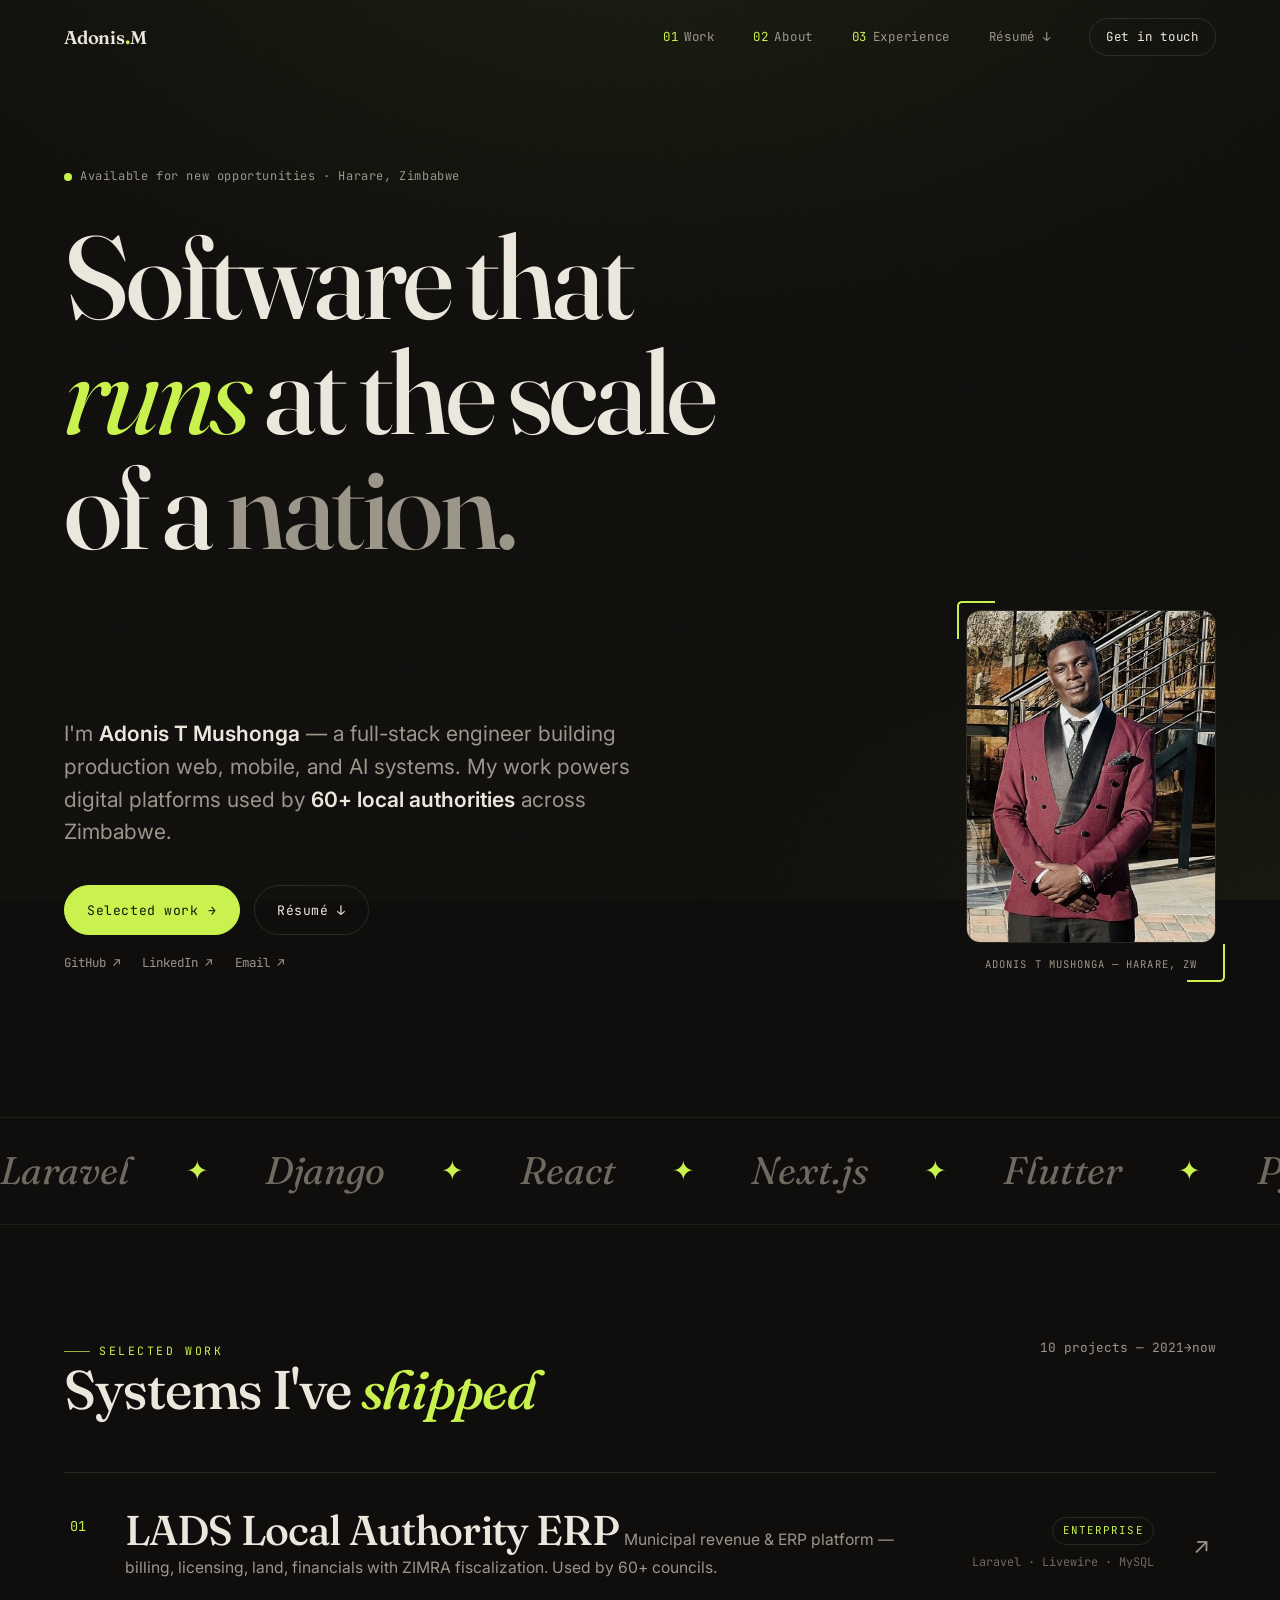
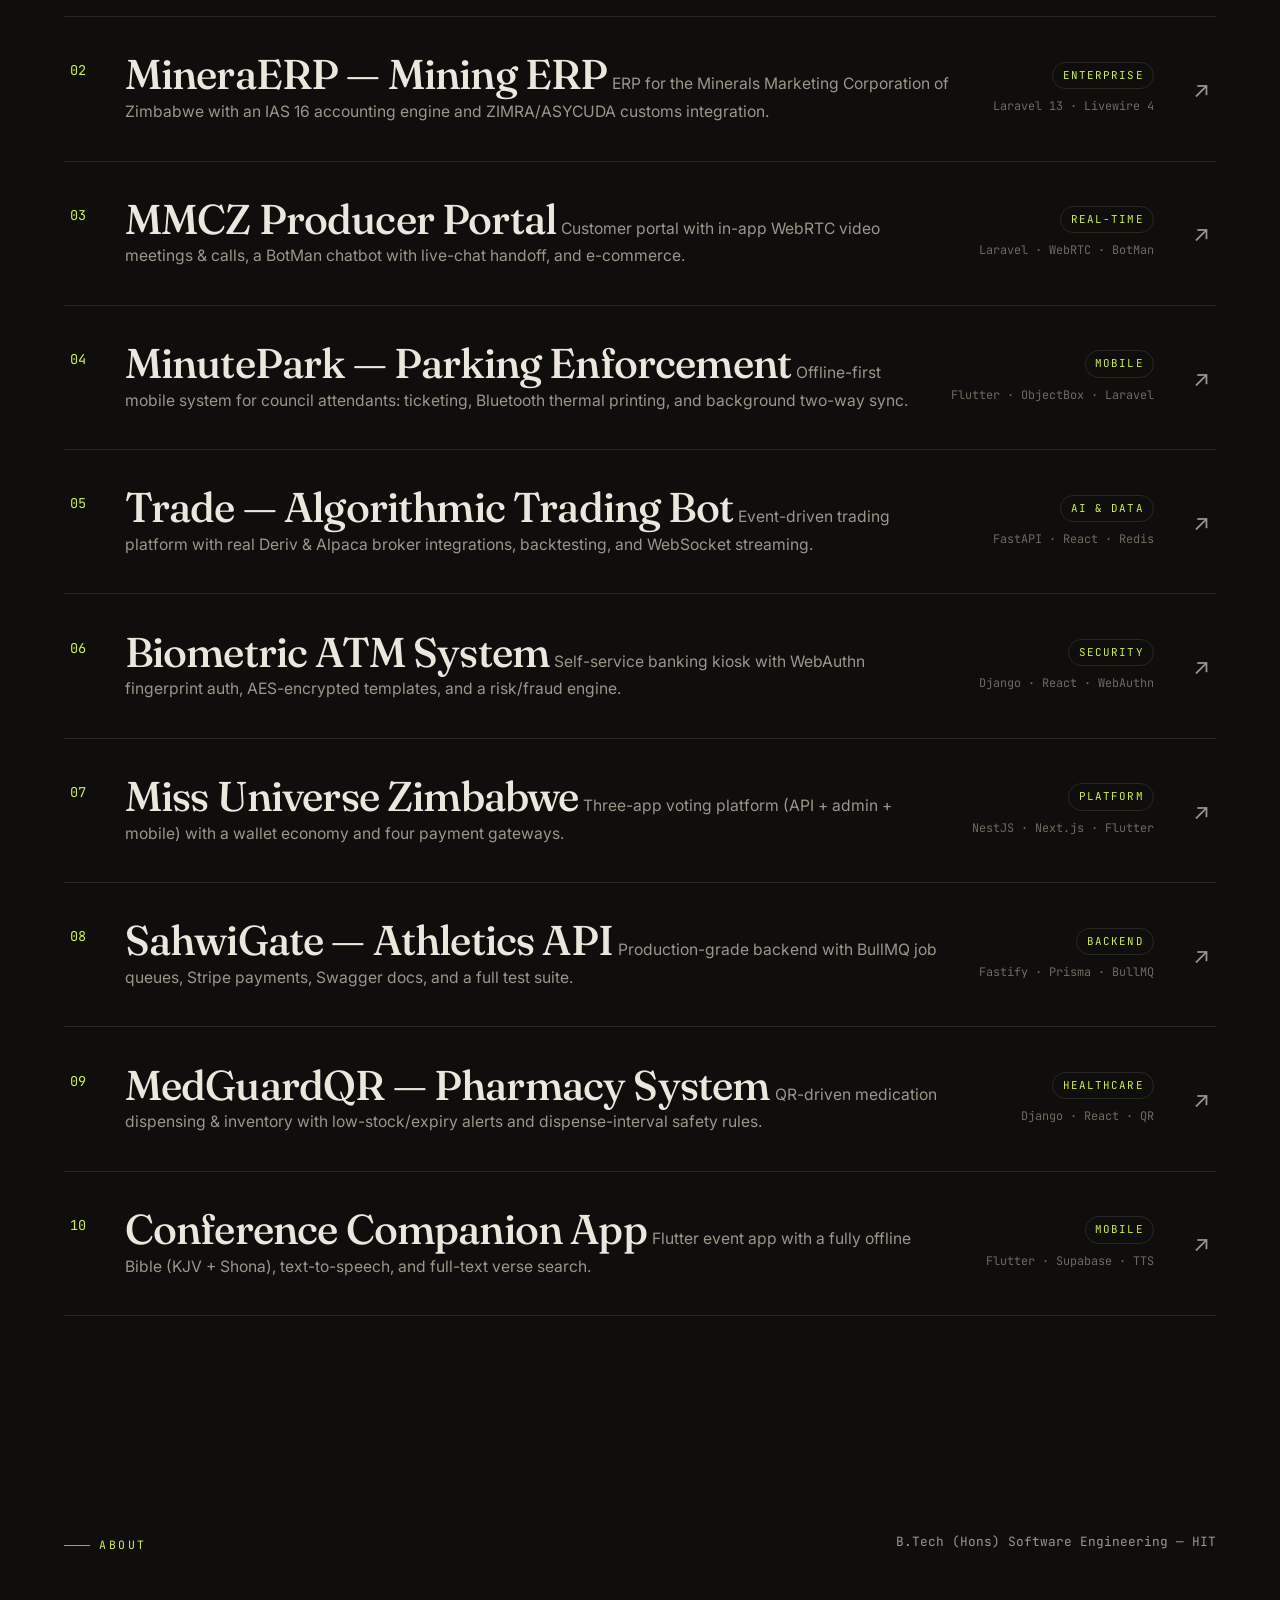
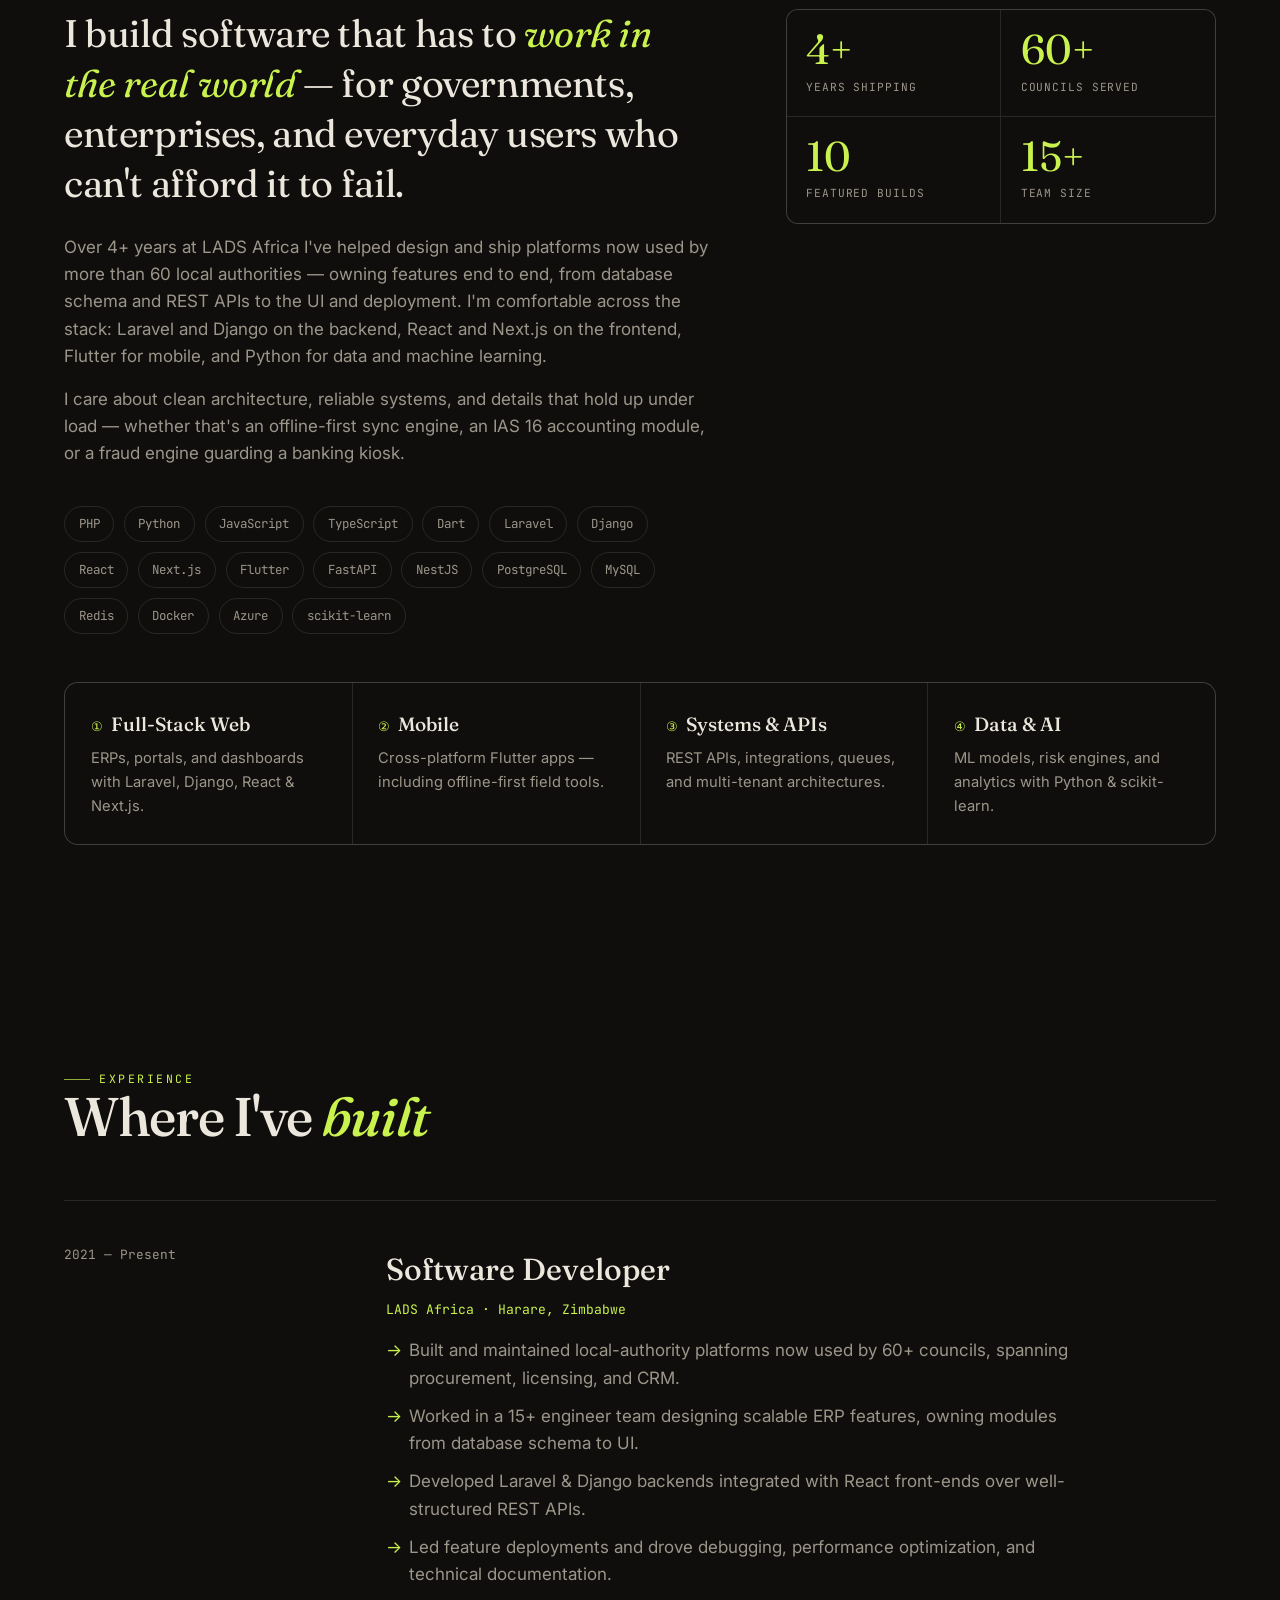
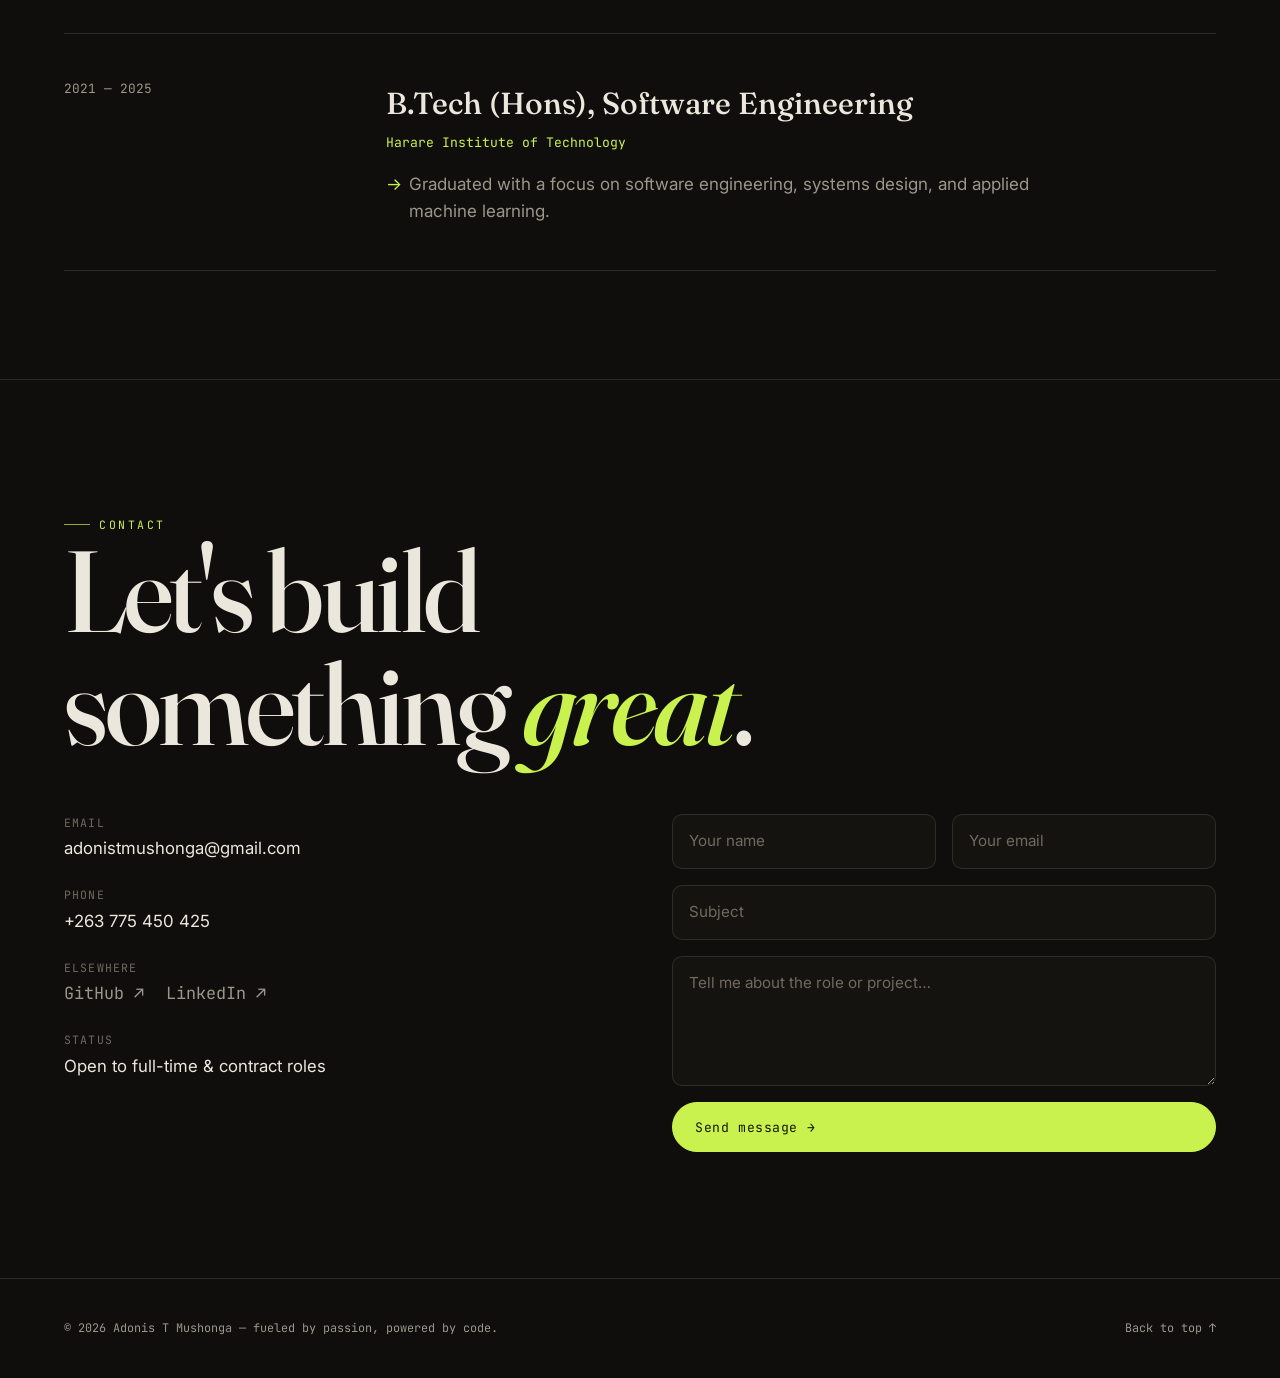
==== commit e54cfdb8: "Update footer tagline; include pending resume changes Co-Authored-By: Claude Opus 4.8 (1M context) <" ====
--- a/index.html
+++ b/index.html
@@ -32,7 +32,7 @@
       <a href="#work"><span class="idx">01</span>Work</a>
       <a href="#about"><span class="idx">02</span>About</a>
       <a href="#experience"><span class="idx">03</span>Experience</a>
-      <a href="assets/Adonis-Mushonga-Resume.pdf" target="_blank" rel="noopener">Résumé ↓</a>
+      <a href="assets/Adonis-Mushonga-Resume.pdf?v=2" target="_blank" rel="noopener">Résumé ↓</a>
       <a href="#contact" class="nav__cta">Get in touch</a>
     </div>
   </nav>
@@ -59,7 +59,7 @@
           <div class="hero__actions" data-reveal data-reveal-delay="2">
             <div class="btn-row">
               <a href="#work" class="btn btn--solid">Selected work <span class="arw">→</span></a>
-              <a href="assets/Adonis-Mushonga-Resume.pdf" target="_blank" rel="noopener" class="btn btn--ghost">Résumé ↓</a>
+              <a href="assets/Adonis-Mushonga-Resume.pdf?v=2" target="_blank" rel="noopener" class="btn btn--ghost">Résumé ↓</a>
             </div>
             <div class="socials">
               <a href="https://github.com/adonisT02" target="_blank" rel="noopener">GitHub ↗</a>
@@ -315,7 +315,7 @@
 
   <footer class="footer wrap">
     <div class="footer__row">
-      <p>© <span id="year">2026</span> Adonis T Mushonga — Built from scratch, no templates.</p>
+      <p>© <span id="year">2026</span> Adonis T Mushonga — fueled by passion, powered by code.</p>
       <a href="#top" class="top">Back to top ↑</a>
     </div>
   </footer>
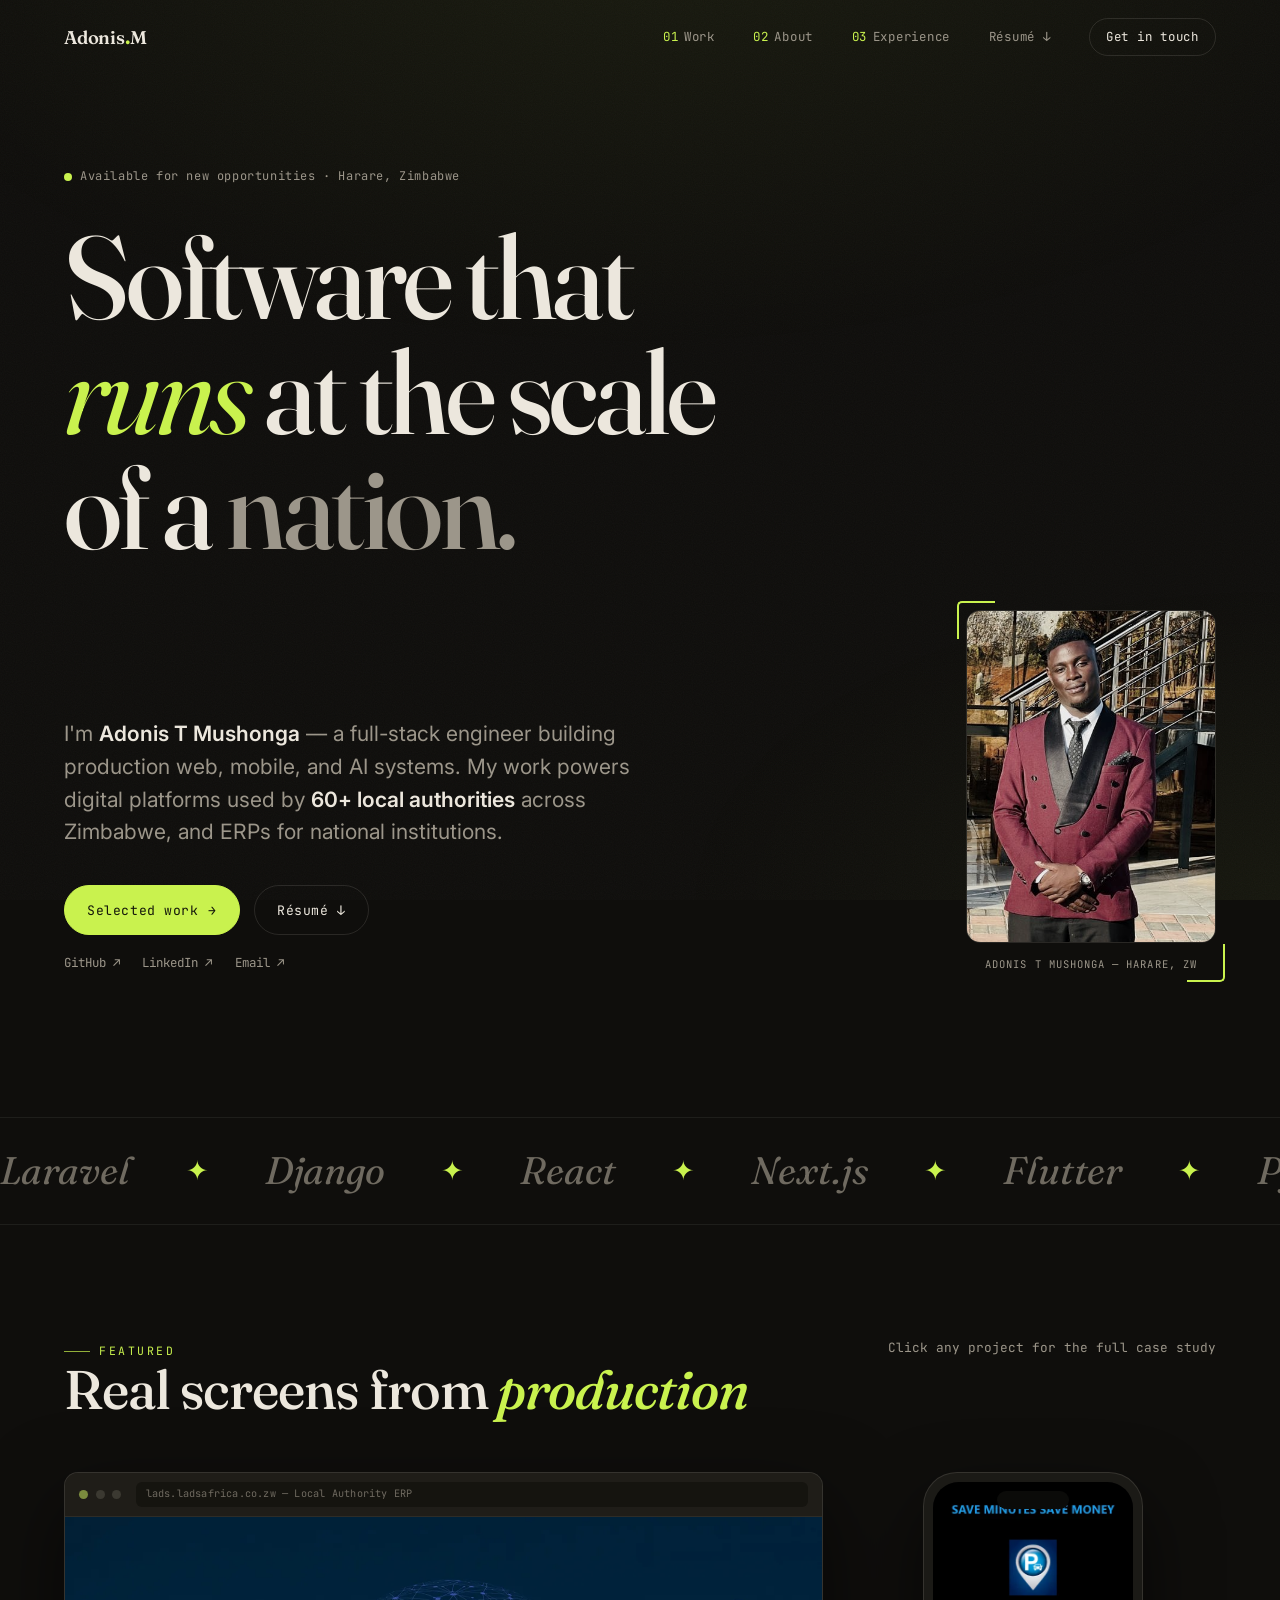
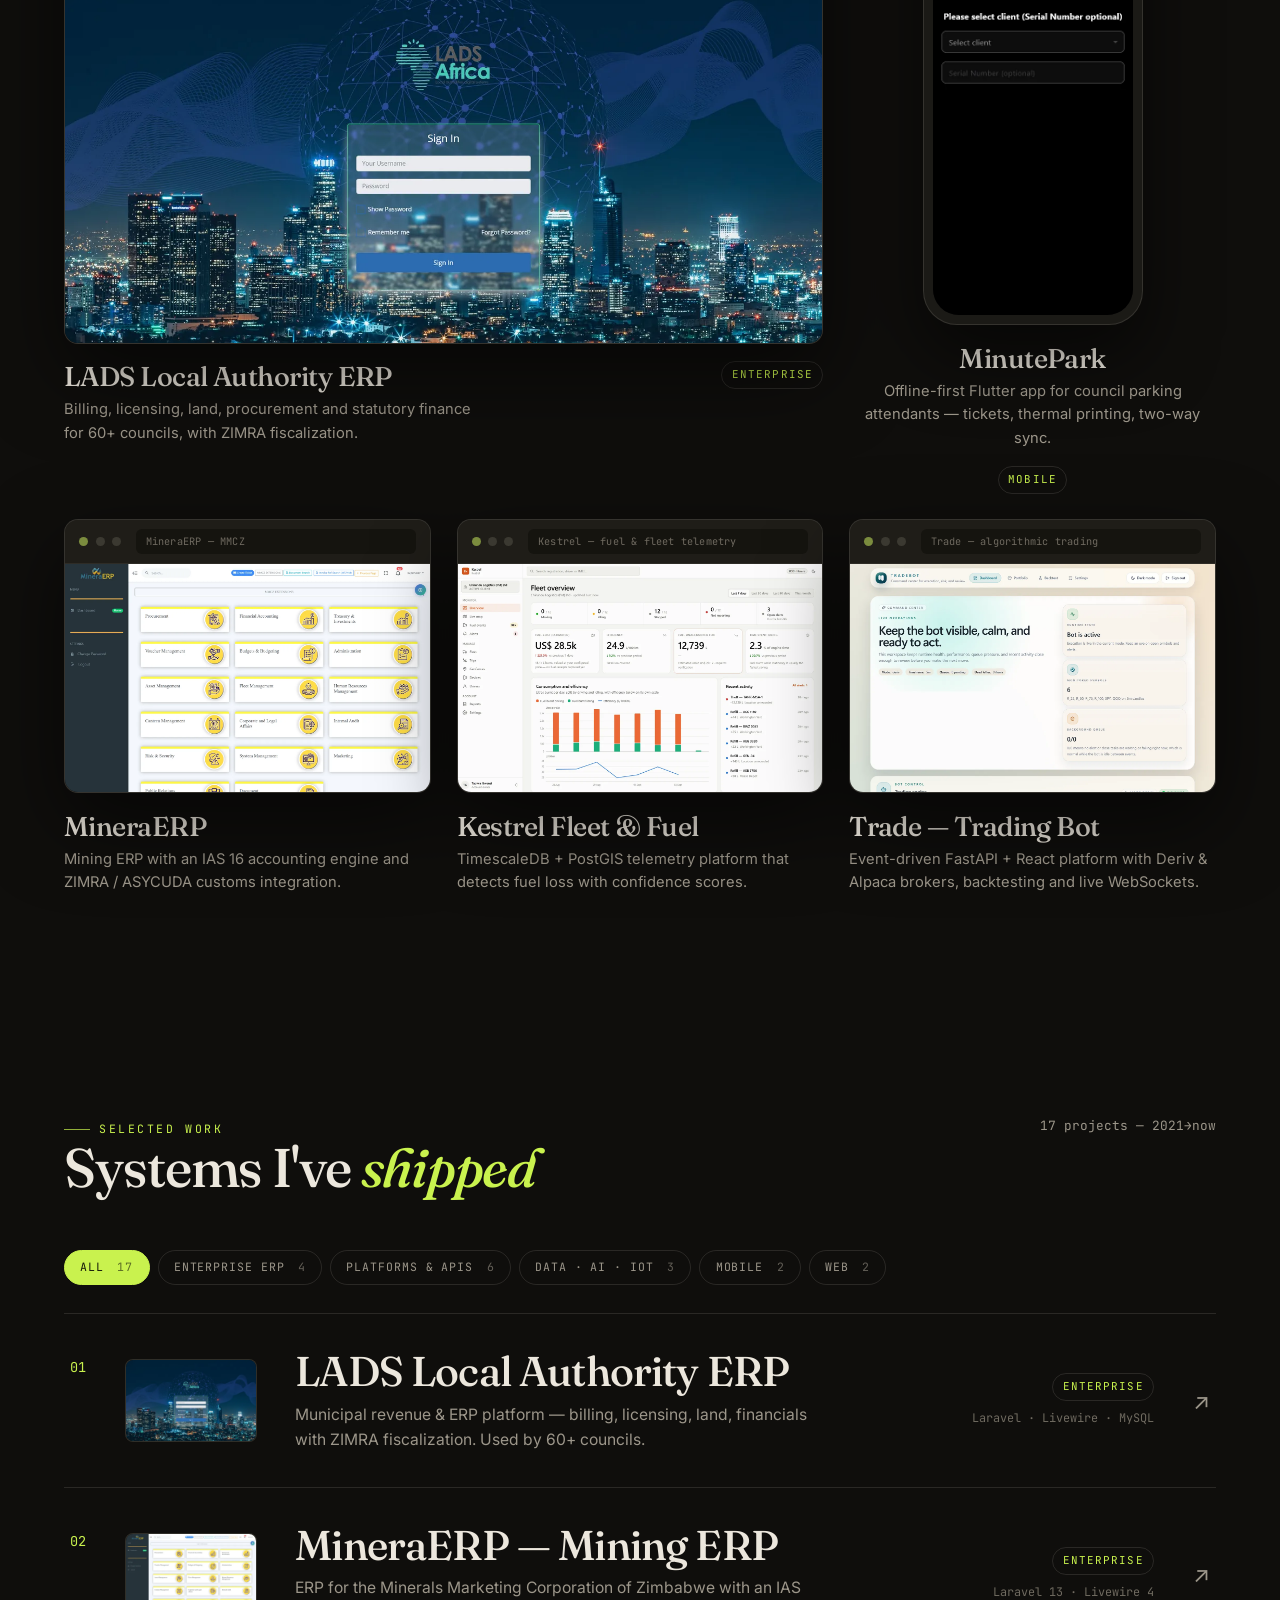
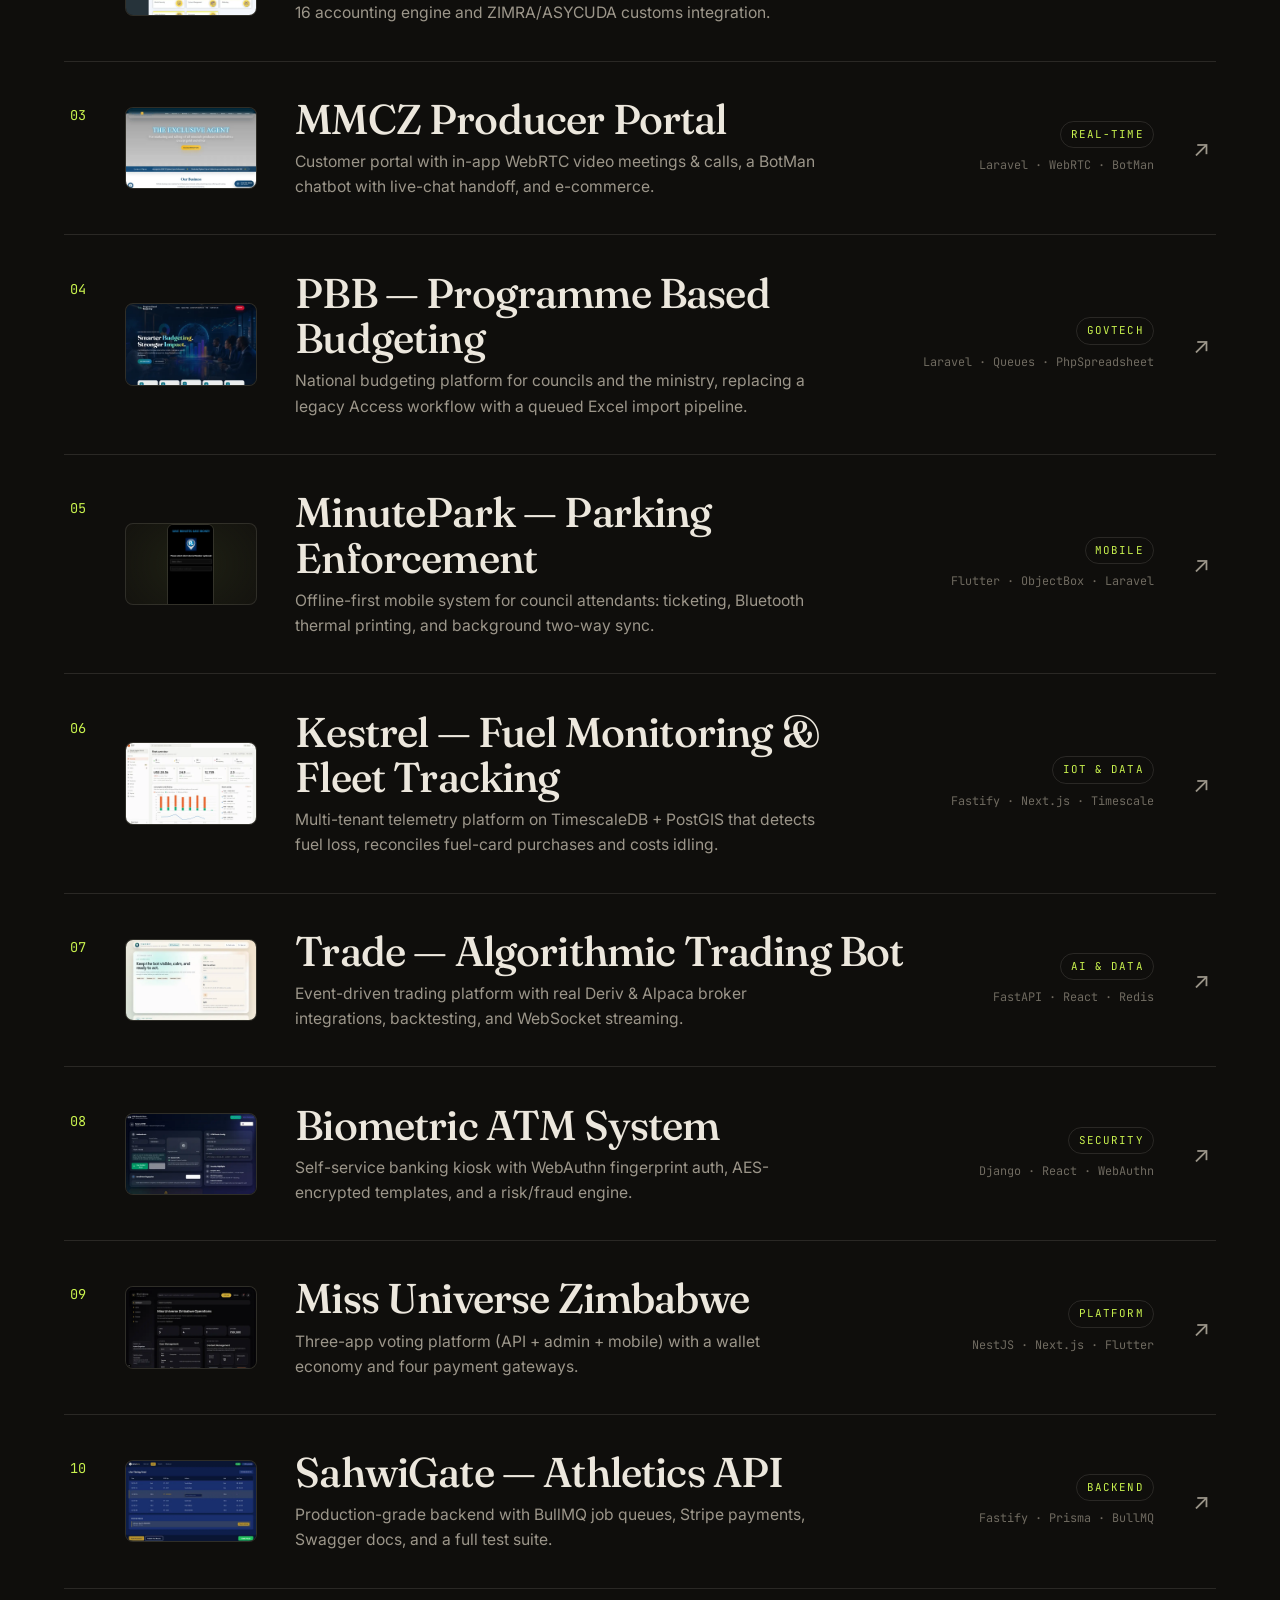
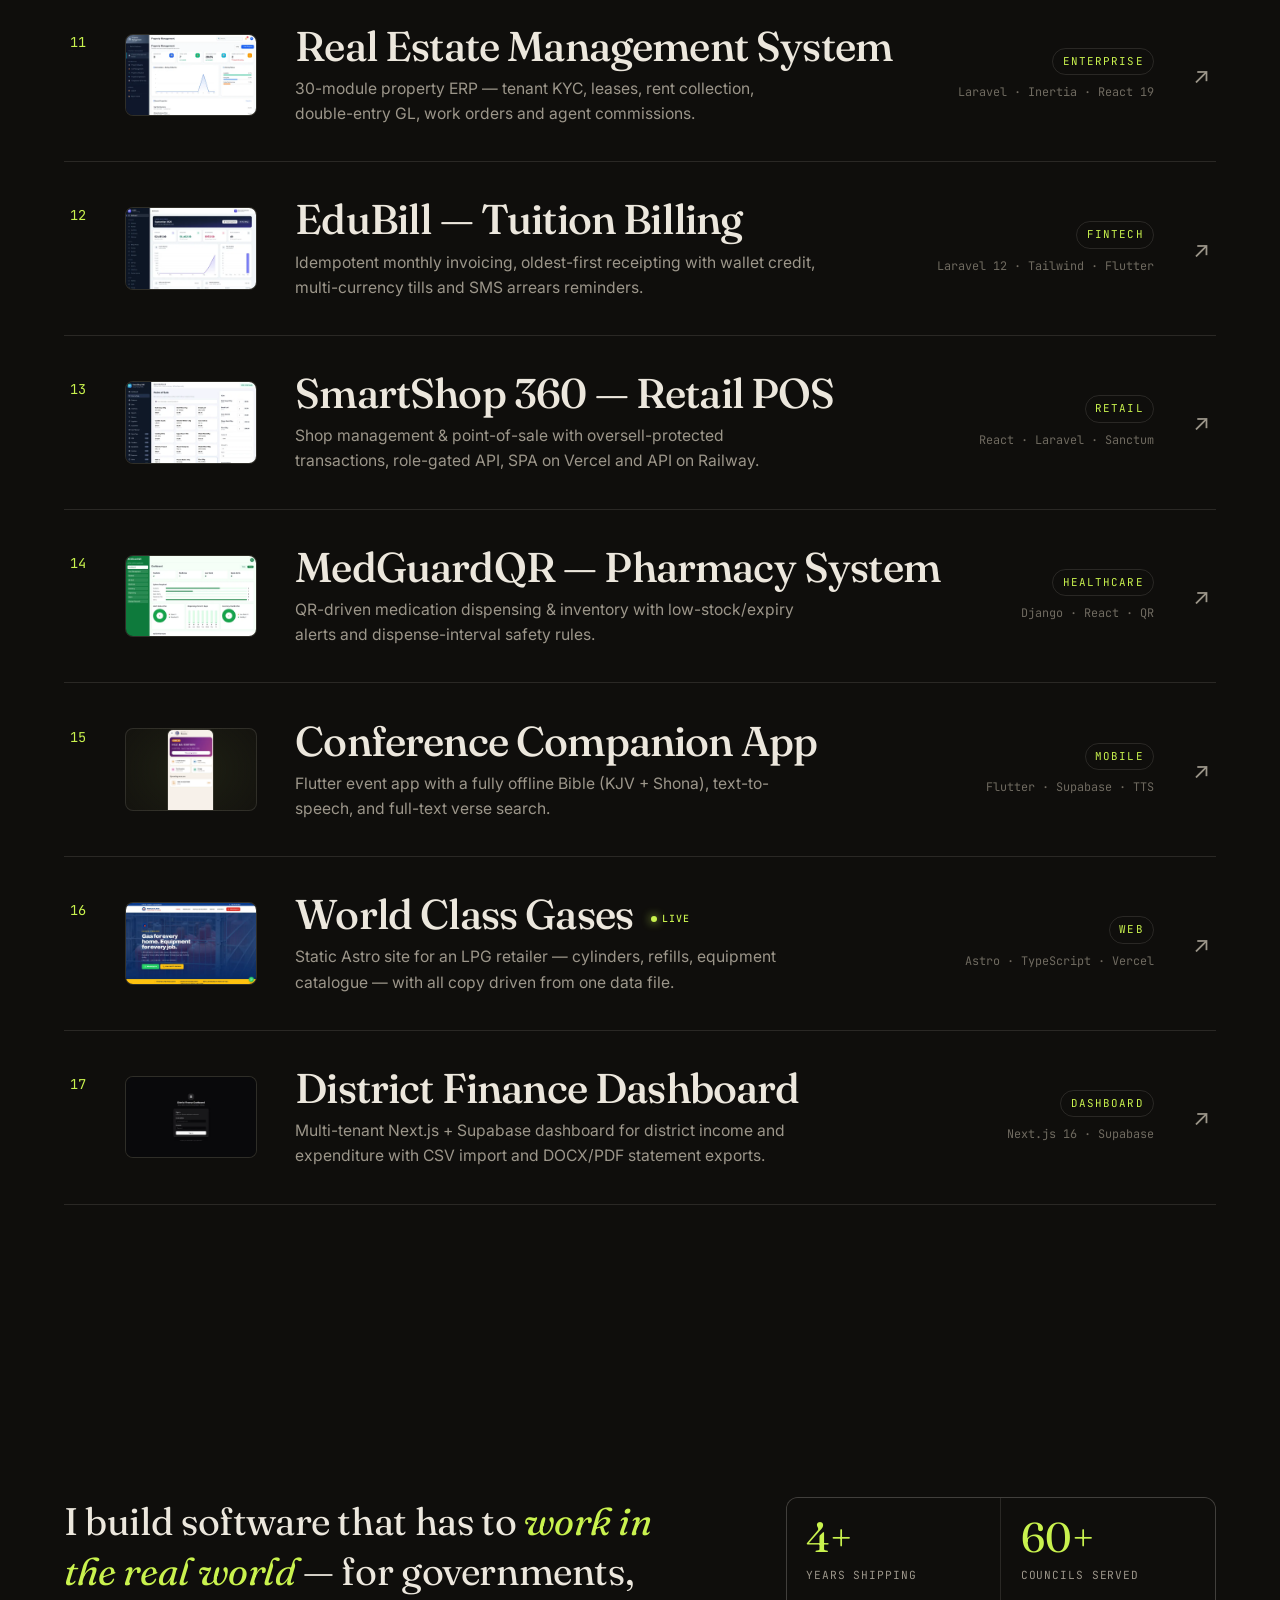
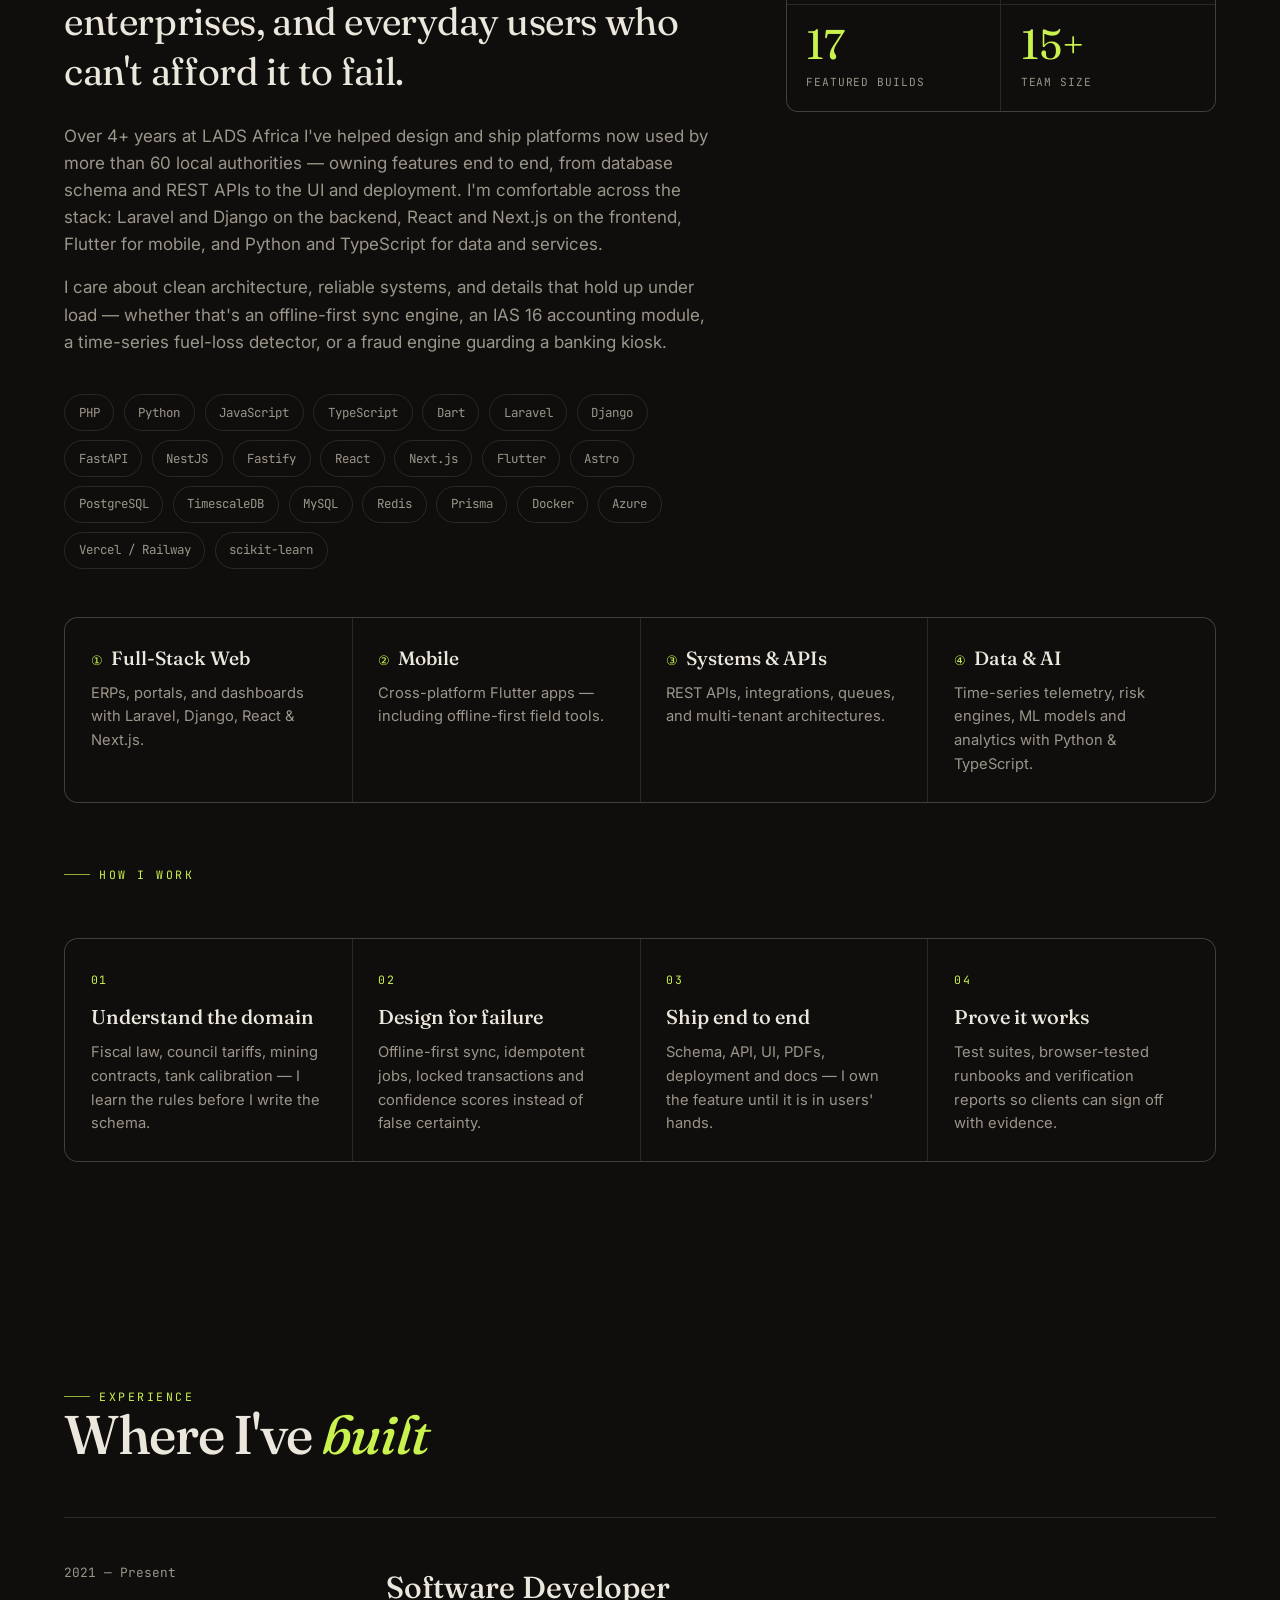
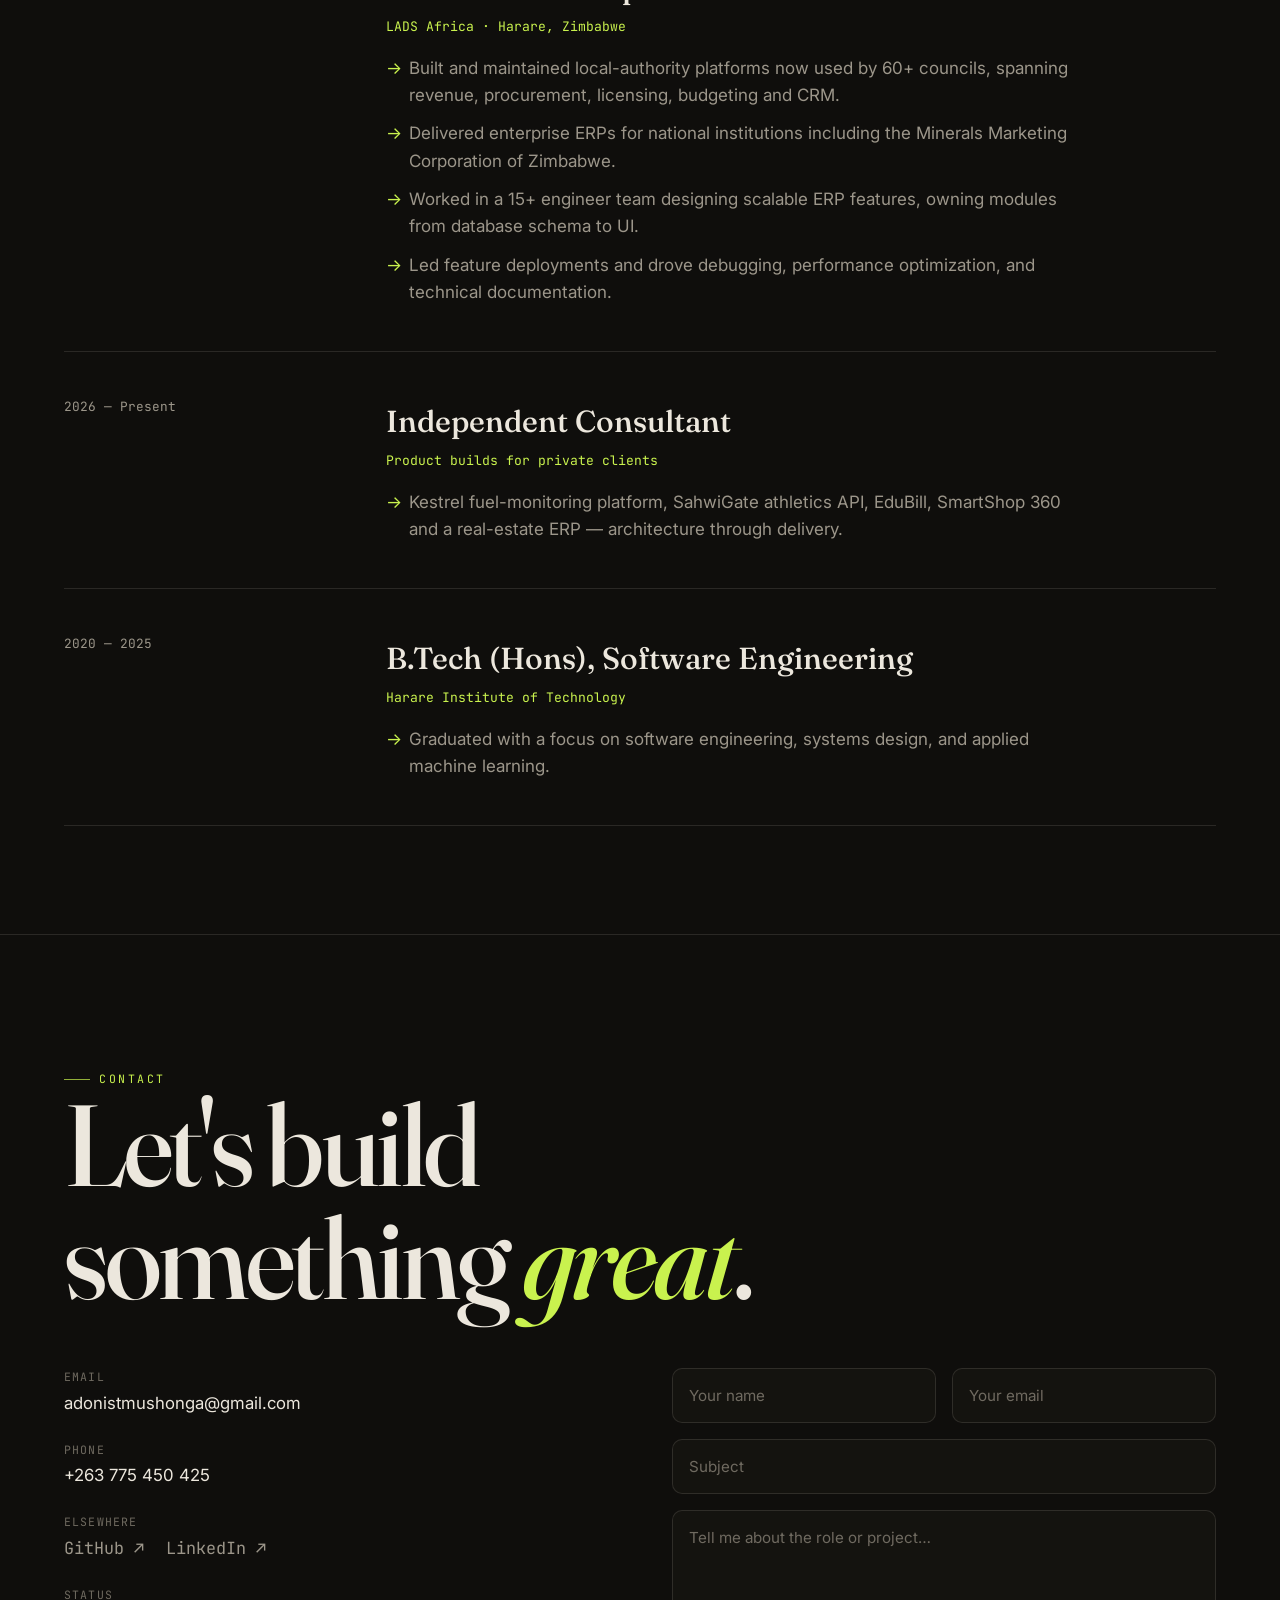
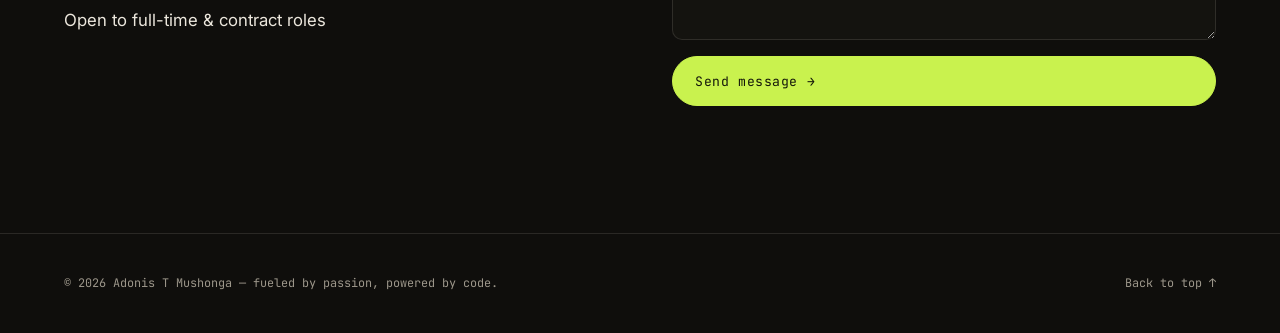
==== commit 1f7f53c1: "Rebuild portfolio with real product screenshots, 17 case studies and galleries - Real screens captur" ====
--- a/index.html
+++ b/index.html
@@ -11,17 +11,37 @@
   <meta property="og:type" content="website">
   <meta property="og:title" content="Adonis T Mushonga — Full-Stack Software Engineer">
   <meta property="og:description" content="4+ years building scalable web, mobile, and AI systems used by 60+ local authorities. Laravel · Django · React · Flutter · Python.">
-  <meta property="og:image" content="assets/img/profile-img.jpg">
+  <meta property="og:image" content="https://adonisT02.github.io/assets/img/og.jpg">
   <meta property="og:url" content="https://adonisT02.github.io">
   <meta name="twitter:card" content="summary_large_image">
+  <meta name="twitter:image" content="https://adonisT02.github.io/assets/img/og.jpg">
+  <meta name="theme-color" content="#0f0e0c">
 
   <link href="assets/img/favicon.png" rel="icon">
+  <link rel="canonical" href="https://adonisT02.github.io/">
 
   <link rel="preconnect" href="https://fonts.googleapis.com">
   <link rel="preconnect" href="https://fonts.gstatic.com" crossorigin>
   <link href="https://fonts.googleapis.com/css2?family=Fraunces:ital,opsz,wght@0,9..144,400;0,9..144,500;0,9..144,600;1,9..144,400;1,9..144,500&family=Inter:wght@400;500;600&family=JetBrains+Mono:wght@400;500&display=swap" rel="stylesheet">
 
-  <link rel="stylesheet" href="assets/css/site.css">
+  <link rel="stylesheet" href="assets/css/site.css?v=4">
+
+  <script type="application/ld+json">
+  {
+    "@context": "https://schema.org",
+    "@type": "Person",
+    "name": "Adonis T Mushonga",
+    "jobTitle": "Full-Stack Software Engineer",
+    "url": "https://adonisT02.github.io",
+    "email": "mailto:adonistmushonga@gmail.com",
+    "telephone": "+263775450425",
+    "address": { "@type": "PostalAddress", "addressLocality": "Harare", "addressCountry": "ZW" },
+    "sameAs": ["https://github.com/adonisT02", "https://linkedin.com/in/adonisT02"],
+    "worksFor": { "@type": "Organization", "name": "LADS Africa" },
+    "alumniOf": { "@type": "CollegeOrUniversity", "name": "Harare Institute of Technology" },
+    "knowsAbout": ["Laravel", "Django", "React", "Next.js", "Flutter", "Python", "FastAPI", "NestJS", "PostgreSQL", "MySQL", "Redis", "Docker"]
+  }
+  </script>
 </head>
 <body>
 
@@ -32,7 +52,7 @@
       <a href="#work"><span class="idx">01</span>Work</a>
       <a href="#about"><span class="idx">02</span>About</a>
       <a href="#experience"><span class="idx">03</span>Experience</a>
-      <a href="assets/Adonis-Mushonga-Resume.pdf?v=2" target="_blank" rel="noopener">Résumé ↓</a>
+      <a href="assets/Adonis-Mushonga-Resume.pdf?v=3" target="_blank" rel="noopener">Résumé ↓</a>
       <a href="#contact" class="nav__cta">Get in touch</a>
     </div>
   </nav>
@@ -54,12 +74,12 @@
           <p class="hero__lede" data-reveal data-reveal-delay="1">
             I'm <strong>Adonis T Mushonga</strong> — a full-stack engineer building production web, mobile,
             and AI systems. My work powers digital platforms used by <strong>60+ local authorities</strong>
-            across Zimbabwe.
+            across Zimbabwe, and ERPs for national institutions.
           </p>
           <div class="hero__actions" data-reveal data-reveal-delay="2">
             <div class="btn-row">
               <a href="#work" class="btn btn--solid">Selected work <span class="arw">→</span></a>
-              <a href="assets/Adonis-Mushonga-Resume.pdf?v=2" target="_blank" rel="noopener" class="btn btn--ghost">Résumé ↓</a>
+              <a href="assets/Adonis-Mushonga-Resume.pdf?v=3" target="_blank" rel="noopener" class="btn btn--ghost">Résumé ↓</a>
             </div>
             <div class="socials">
               <a href="https://github.com/adonisT02" target="_blank" rel="noopener">GitHub ↗</a>
@@ -78,10 +98,87 @@
     <!-- MARQUEE -->
     <div class="marquee" aria-hidden="true">
       <div class="marquee__track">
-        <span>Laravel</span><span>Django</span><span>React</span><span>Next.js</span><span>Flutter</span><span>Python</span><span>FastAPI</span><span>PostgreSQL</span>
-        <span>Laravel</span><span>Django</span><span>React</span><span>Next.js</span><span>Flutter</span><span>Python</span><span>FastAPI</span><span>PostgreSQL</span>
+        <span>Laravel</span><span>Django</span><span>React</span><span>Next.js</span><span>Flutter</span><span>Python</span><span>FastAPI</span><span>NestJS</span><span>PostgreSQL</span><span>TimescaleDB</span><span>Redis</span><span>Docker</span>
+        <span>Laravel</span><span>Django</span><span>React</span><span>Next.js</span><span>Flutter</span><span>Python</span><span>FastAPI</span><span>NestJS</span><span>PostgreSQL</span><span>TimescaleDB</span><span>Redis</span><span>Docker</span>
       </div>
     </div>
+
+    <!-- FEATURED -->
+    <section class="section wrap" id="featured">
+      <div class="section__head">
+        <div>
+          <span class="eyebrow" data-reveal>Featured</span>
+          <h2 class="section__title" data-reveal data-reveal-delay="1">Real screens from <em>production</em></h2>
+        </div>
+        <span class="section__count" data-reveal data-reveal-delay="2">Click any project for the full case study</span>
+      </div>
+
+      <div class="feat-grid">
+        <a class="feat feat--lg" href="portfolio-details.html?p=lads" data-reveal>
+          <div class="frame">
+            <div class="frame__bar"><i></i><i></i><i></i><span class="frame__url">lads.ladsafrica.co.zw — Local Authority ERP</span></div>
+            <div class="frame__body"><img src="assets/img/shots/lads/cover.webp" alt="LADS Local Authority ERP dashboard" loading="lazy" onerror="this.onerror=null;this.src='assets/img/portfolio/lads.svg'"></div>
+          </div>
+          <div class="feat__meta">
+            <div>
+              <h3 class="feat__title">LADS Local Authority ERP</h3>
+              <p class="feat__desc">Billing, licensing, land, procurement and statutory finance for 60+ councils, with ZIMRA fiscalization.</p>
+            </div>
+            <span class="work-cat feat__tag">Enterprise</span>
+          </div>
+        </a>
+
+        <a class="feat feat--phone" href="portfolio-details.html?p=minutepark" data-reveal data-reveal-delay="1">
+          <div class="phone"><img src="assets/img/shots/minutepark/cover.webp" alt="MinutePark parking-enforcement app" loading="lazy" onerror="this.onerror=null;this.src='assets/img/portfolio/minutepark.svg'"></div>
+          <div class="feat__meta">
+            <div>
+              <h3 class="feat__title">MinutePark</h3>
+              <p class="feat__desc">Offline-first Flutter app for council parking attendants — tickets, thermal printing, two-way sync.</p>
+            </div>
+            <span class="work-cat feat__tag">Mobile</span>
+          </div>
+        </a>
+
+        <a class="feat feat--sm" href="portfolio-details.html?p=mineraerp" data-reveal>
+          <div class="frame">
+            <div class="frame__bar"><i></i><i></i><i></i><span class="frame__url">MineraERP — MMCZ</span></div>
+            <div class="frame__body"><img src="assets/img/shots/mineraerp/cover.webp" alt="MineraERP" loading="lazy" onerror="this.onerror=null;this.src='assets/img/portfolio/mineraerp.svg'"></div>
+          </div>
+          <div class="feat__meta">
+            <div>
+              <h3 class="feat__title">MineraERP</h3>
+              <p class="feat__desc">Mining ERP with an IAS 16 accounting engine and ZIMRA / ASYCUDA customs integration.</p>
+            </div>
+          </div>
+        </a>
+
+        <a class="feat feat--sm" href="portfolio-details.html?p=kestrel" data-reveal data-reveal-delay="1">
+          <div class="frame">
+            <div class="frame__bar"><i></i><i></i><i></i><span class="frame__url">Kestrel — fuel &amp; fleet telemetry</span></div>
+            <div class="frame__body"><img src="assets/img/shots/kestrel/cover.webp" alt="Kestrel fuel monitoring dashboard" loading="lazy" onerror="this.onerror=null;this.src='assets/img/portfolio/trade.svg'"></div>
+          </div>
+          <div class="feat__meta">
+            <div>
+              <h3 class="feat__title">Kestrel Fleet &amp; Fuel</h3>
+              <p class="feat__desc">TimescaleDB + PostGIS telemetry platform that detects fuel loss with confidence scores.</p>
+            </div>
+          </div>
+        </a>
+
+        <a class="feat feat--sm" href="portfolio-details.html?p=trade" data-reveal data-reveal-delay="2">
+          <div class="frame">
+            <div class="frame__bar"><i></i><i></i><i></i><span class="frame__url">Trade — algorithmic trading</span></div>
+            <div class="frame__body"><img src="assets/img/shots/trade/cover.webp" alt="Trading bot dashboard" loading="lazy" onerror="this.onerror=null;this.src='assets/img/portfolio/trade.svg'"></div>
+          </div>
+          <div class="feat__meta">
+            <div>
+              <h3 class="feat__title">Trade — Trading Bot</h3>
+              <p class="feat__desc">Event-driven FastAPI + React platform with Deriv &amp; Alpaca brokers, backtesting and live WebSockets.</p>
+            </div>
+          </div>
+        </a>
+      </div>
+    </section>
 
     <!-- WORK -->
     <section class="section wrap" id="work">
@@ -90,12 +187,23 @@
           <span class="eyebrow" data-reveal>Selected Work</span>
           <h2 class="section__title" data-reveal data-reveal-delay="1">Systems I've <em>shipped</em></h2>
         </div>
-        <span class="section__count" data-reveal data-reveal-delay="2">10 projects — 2021→now</span>
+        <span class="section__count" data-reveal data-reveal-delay="2"><span id="workCount">17 projects</span> — 2021→now</span>
+      </div>
+
+      <div class="filters" data-reveal>
+        <button type="button" class="filter active" data-filter="all">All <span class="n">17</span></button>
+        <button type="button" class="filter" data-filter="enterprise">Enterprise ERP <span class="n">4</span></button>
+        <button type="button" class="filter" data-filter="platform">Platforms &amp; APIs <span class="n">6</span></button>
+        <button type="button" class="filter" data-filter="data">Data · AI · IoT <span class="n">3</span></button>
+        <button type="button" class="filter" data-filter="mobile">Mobile <span class="n">2</span></button>
+        <button type="button" class="filter" data-filter="web">Web <span class="n">2</span></button>
       </div>
 
       <div class="work-list" id="workList">
-        <a class="work-row" href="portfolio-details.html?p=lads" data-thumb="assets/img/portfolio/lads.svg" data-reveal>
+
+        <a class="work-row" href="portfolio-details.html?p=lads" data-cat="enterprise" data-thumb="assets/img/shots/lads/cover.webp" data-reveal>
           <span class="work-index">01</span>
+          <span class="work-thumb"><img src="assets/img/shots/lads/01-t.webp" alt="" loading="lazy" onerror="this.onerror=null;this.src='assets/img/portfolio/lads.svg'"></span>
           <span class="work-main">
             <span class="work-title">LADS Local Authority ERP</span>
             <span class="work-desc">Municipal revenue &amp; ERP platform — billing, licensing, land, financials with ZIMRA fiscalization. Used by 60+ councils.</span>
@@ -103,8 +211,10 @@
           <span class="work-meta"><span class="work-cat">Enterprise</span><span class="work-tags">Laravel · Livewire · MySQL</span></span>
           <span class="work-arrow">↗</span>
         </a>
-        <a class="work-row" href="portfolio-details.html?p=mineraerp" data-thumb="assets/img/portfolio/mineraerp.svg" data-reveal>
+
+        <a class="work-row" href="portfolio-details.html?p=mineraerp" data-cat="enterprise" data-thumb="assets/img/shots/mineraerp/cover.webp" data-reveal>
           <span class="work-index">02</span>
+          <span class="work-thumb"><img src="assets/img/shots/mineraerp/01-t.webp" alt="" loading="lazy" onerror="this.onerror=null;this.src='assets/img/portfolio/mineraerp.svg'"></span>
           <span class="work-main">
             <span class="work-title">MineraERP — Mining ERP</span>
             <span class="work-desc">ERP for the Minerals Marketing Corporation of Zimbabwe with an IAS 16 accounting engine and ZIMRA/ASYCUDA customs integration.</span>
@@ -112,8 +222,10 @@
           <span class="work-meta"><span class="work-cat">Enterprise</span><span class="work-tags">Laravel 13 · Livewire 4</span></span>
           <span class="work-arrow">↗</span>
         </a>
-        <a class="work-row" href="portfolio-details.html?p=mmcz-portal" data-thumb="assets/img/portfolio/mmcz-portal.svg" data-reveal>
+
+        <a class="work-row" href="portfolio-details.html?p=mmcz-portal" data-cat="platform" data-thumb="assets/img/shots/mmcz-portal/cover.webp" data-reveal>
           <span class="work-index">03</span>
+          <span class="work-thumb"><img src="assets/img/shots/mmcz-portal/01-t.webp" alt="" loading="lazy" onerror="this.onerror=null;this.src='assets/img/portfolio/mmcz-portal.svg'"></span>
           <span class="work-main">
             <span class="work-title">MMCZ Producer Portal</span>
             <span class="work-desc">Customer portal with in-app WebRTC video meetings &amp; calls, a BotMan chatbot with live-chat handoff, and e-commerce.</span>
@@ -121,8 +233,21 @@
           <span class="work-meta"><span class="work-cat">Real-time</span><span class="work-tags">Laravel · WebRTC · BotMan</span></span>
           <span class="work-arrow">↗</span>
         </a>
-        <a class="work-row" href="portfolio-details.html?p=minutepark" data-thumb="assets/img/portfolio/minutepark.svg" data-reveal>
+
+        <a class="work-row" href="portfolio-details.html?p=pbb" data-cat="enterprise" data-thumb="assets/img/shots/pbb/cover.webp" data-reveal>
           <span class="work-index">04</span>
+          <span class="work-thumb"><img src="assets/img/shots/pbb/01-t.webp" alt="" loading="lazy" onerror="this.onerror=null;this.src='assets/img/portfolio/lads.svg'"></span>
+          <span class="work-main">
+            <span class="work-title">PBB — Programme Based Budgeting</span>
+            <span class="work-desc">National budgeting platform for councils and the ministry, replacing a legacy Access workflow with a queued Excel import pipeline.</span>
+          </span>
+          <span class="work-meta"><span class="work-cat">GovTech</span><span class="work-tags">Laravel · Queues · PhpSpreadsheet</span></span>
+          <span class="work-arrow">↗</span>
+        </a>
+
+        <a class="work-row" href="portfolio-details.html?p=minutepark" data-cat="mobile" data-thumb="assets/img/shots/minutepark/cover.webp" data-reveal>
+          <span class="work-index">05</span>
+          <span class="work-thumb work-thumb--phone"><img src="assets/img/shots/minutepark/01-t.webp" alt="" loading="lazy" onerror="this.onerror=null;this.parentNode.className='work-thumb';this.src='assets/img/portfolio/minutepark.svg'"></span>
           <span class="work-main">
             <span class="work-title">MinutePark — Parking Enforcement</span>
             <span class="work-desc">Offline-first mobile system for council attendants: ticketing, Bluetooth thermal printing, and background two-way sync.</span>
@@ -130,8 +255,21 @@
           <span class="work-meta"><span class="work-cat">Mobile</span><span class="work-tags">Flutter · ObjectBox · Laravel</span></span>
           <span class="work-arrow">↗</span>
         </a>
-        <a class="work-row" href="portfolio-details.html?p=trade" data-thumb="assets/img/portfolio/trade.svg" data-reveal>
-          <span class="work-index">05</span>
+
+        <a class="work-row" href="portfolio-details.html?p=kestrel" data-cat="data" data-thumb="assets/img/shots/kestrel/cover.webp" data-reveal>
+          <span class="work-index">06</span>
+          <span class="work-thumb"><img src="assets/img/shots/kestrel/01-t.webp" alt="" loading="lazy" onerror="this.onerror=null;this.src='assets/img/portfolio/trade.svg'"></span>
+          <span class="work-main">
+            <span class="work-title">Kestrel — Fuel Monitoring &amp; Fleet Tracking</span>
+            <span class="work-desc">Multi-tenant telemetry platform on TimescaleDB + PostGIS that detects fuel loss, reconciles fuel-card purchases and costs idling.</span>
+          </span>
+          <span class="work-meta"><span class="work-cat">IoT &amp; Data</span><span class="work-tags">Fastify · Next.js · Timescale</span></span>
+          <span class="work-arrow">↗</span>
+        </a>
+
+        <a class="work-row" href="portfolio-details.html?p=trade" data-cat="data" data-thumb="assets/img/shots/trade/cover.webp" data-reveal>
+          <span class="work-index">07</span>
+          <span class="work-thumb"><img src="assets/img/shots/trade/01-t.webp" alt="" loading="lazy" onerror="this.onerror=null;this.src='assets/img/portfolio/trade.svg'"></span>
           <span class="work-main">
             <span class="work-title">Trade — Algorithmic Trading Bot</span>
             <span class="work-desc">Event-driven trading platform with real Deriv &amp; Alpaca broker integrations, backtesting, and WebSocket streaming.</span>
@@ -139,8 +277,10 @@
           <span class="work-meta"><span class="work-cat">AI &amp; Data</span><span class="work-tags">FastAPI · React · Redis</span></span>
           <span class="work-arrow">↗</span>
         </a>
-        <a class="work-row" href="portfolio-details.html?p=atm-biometric" data-thumb="assets/img/portfolio/atm-biometric.svg" data-reveal>
-          <span class="work-index">06</span>
+
+        <a class="work-row" href="portfolio-details.html?p=atm-biometric" data-cat="data" data-thumb="assets/img/shots/atm-biometric/cover.webp" data-reveal>
+          <span class="work-index">08</span>
+          <span class="work-thumb"><img src="assets/img/shots/atm-biometric/01-t.webp" alt="" loading="lazy" onerror="this.onerror=null;this.src='assets/img/portfolio/atm-biometric.svg'"></span>
           <span class="work-main">
             <span class="work-title">Biometric ATM System</span>
             <span class="work-desc">Self-service banking kiosk with WebAuthn fingerprint auth, AES-encrypted templates, and a risk/fraud engine.</span>
@@ -148,8 +288,10 @@
           <span class="work-meta"><span class="work-cat">Security</span><span class="work-tags">Django · React · WebAuthn</span></span>
           <span class="work-arrow">↗</span>
         </a>
-        <a class="work-row" href="portfolio-details.html?p=miss-universe" data-thumb="assets/img/portfolio/miss-universe.svg" data-reveal>
-          <span class="work-index">07</span>
+
+        <a class="work-row" href="portfolio-details.html?p=miss-universe" data-cat="platform" data-thumb="assets/img/shots/miss-universe/cover.webp" data-reveal>
+          <span class="work-index">09</span>
+          <span class="work-thumb"><img src="assets/img/shots/miss-universe/01-t.webp" alt="" loading="lazy" onerror="this.onerror=null;this.src='assets/img/portfolio/miss-universe.svg'"></span>
           <span class="work-main">
             <span class="work-title">Miss Universe Zimbabwe</span>
             <span class="work-desc">Three-app voting platform (API + admin + mobile) with a wallet economy and four payment gateways.</span>
@@ -157,8 +299,10 @@
           <span class="work-meta"><span class="work-cat">Platform</span><span class="work-tags">NestJS · Next.js · Flutter</span></span>
           <span class="work-arrow">↗</span>
         </a>
-        <a class="work-row" href="portfolio-details.html?p=sahwigate" data-thumb="assets/img/portfolio/sahwigate.svg" data-reveal>
-          <span class="work-index">08</span>
+
+        <a class="work-row" href="portfolio-details.html?p=sahwigate" data-cat="platform" data-thumb="assets/img/shots/sahwigate/cover.webp" data-reveal>
+          <span class="work-index">10</span>
+          <span class="work-thumb"><img src="assets/img/shots/sahwigate/01-t.webp" alt="" loading="lazy" onerror="this.onerror=null;this.src='assets/img/portfolio/sahwigate.svg'"></span>
           <span class="work-main">
             <span class="work-title">SahwiGate — Athletics API</span>
             <span class="work-desc">Production-grade backend with BullMQ job queues, Stripe payments, Swagger docs, and a full test suite.</span>
@@ -166,8 +310,43 @@
           <span class="work-meta"><span class="work-cat">Backend</span><span class="work-tags">Fastify · Prisma · BullMQ</span></span>
           <span class="work-arrow">↗</span>
         </a>
-        <a class="work-row" href="portfolio-details.html?p=medguardqr" data-thumb="assets/img/portfolio/medguardqr.svg" data-reveal>
-          <span class="work-index">09</span>
+
+        <a class="work-row" href="portfolio-details.html?p=realestate" data-cat="enterprise" data-thumb="assets/img/shots/realestate/cover.webp" data-reveal>
+          <span class="work-index">11</span>
+          <span class="work-thumb"><img src="assets/img/shots/realestate/01-t.webp" alt="" loading="lazy" onerror="this.onerror=null;this.src='assets/img/portfolio/lads.svg'"></span>
+          <span class="work-main">
+            <span class="work-title">Real Estate Management System</span>
+            <span class="work-desc">30-module property ERP — tenant KYC, leases, rent collection, double-entry GL, work orders and agent commissions.</span>
+          </span>
+          <span class="work-meta"><span class="work-cat">Enterprise</span><span class="work-tags">Laravel · Inertia · React 19</span></span>
+          <span class="work-arrow">↗</span>
+        </a>
+
+        <a class="work-row" href="portfolio-details.html?p=edubill" data-cat="platform" data-thumb="assets/img/shots/edubill/cover.webp" data-reveal>
+          <span class="work-index">12</span>
+          <span class="work-thumb"><img src="assets/img/shots/edubill/01-t.webp" alt="" loading="lazy" onerror="this.onerror=null;this.src='assets/img/portfolio/medguardqr.svg'"></span>
+          <span class="work-main">
+            <span class="work-title">EduBill — Tuition Billing</span>
+            <span class="work-desc">Idempotent monthly invoicing, oldest-first receipting with wallet credit, multi-currency tills and SMS arrears reminders.</span>
+          </span>
+          <span class="work-meta"><span class="work-cat">Fintech</span><span class="work-tags">Laravel 12 · Tailwind · Flutter</span></span>
+          <span class="work-arrow">↗</span>
+        </a>
+
+        <a class="work-row" href="portfolio-details.html?p=smartshop" data-cat="platform" data-thumb="assets/img/shots/smartshop/cover.webp" data-reveal>
+          <span class="work-index">13</span>
+          <span class="work-thumb"><img src="assets/img/shots/smartshop/01-t.webp" alt="" loading="lazy" onerror="this.onerror=null;this.src='assets/img/portfolio/sahwigate.svg'"></span>
+          <span class="work-main">
+            <span class="work-title">SmartShop 360 — Retail POS</span>
+            <span class="work-desc">Shop management &amp; point-of-sale with oversell-protected transactions, role-gated API, SPA on Vercel and API on Railway.</span>
+          </span>
+          <span class="work-meta"><span class="work-cat">Retail</span><span class="work-tags">React · Laravel · Sanctum</span></span>
+          <span class="work-arrow">↗</span>
+        </a>
+
+        <a class="work-row" href="portfolio-details.html?p=medguardqr" data-cat="platform" data-thumb="assets/img/shots/medguardqr/cover.webp" data-reveal>
+          <span class="work-index">14</span>
+          <span class="work-thumb"><img src="assets/img/shots/medguardqr/01-t.webp" alt="" loading="lazy" onerror="this.onerror=null;this.src='assets/img/portfolio/medguardqr.svg'"></span>
           <span class="work-main">
             <span class="work-title">MedGuardQR — Pharmacy System</span>
             <span class="work-desc">QR-driven medication dispensing &amp; inventory with low-stock/expiry alerts and dispense-interval safety rules.</span>
@@ -175,8 +354,10 @@
           <span class="work-meta"><span class="work-cat">Healthcare</span><span class="work-tags">Django · React · QR</span></span>
           <span class="work-arrow">↗</span>
         </a>
-        <a class="work-row" href="portfolio-details.html?p=conference-app" data-thumb="assets/img/portfolio/conference-app.svg" data-reveal>
-          <span class="work-index">10</span>
+
+        <a class="work-row" href="portfolio-details.html?p=conference-app" data-cat="mobile" data-thumb="assets/img/shots/conference-app/cover.webp" data-reveal>
+          <span class="work-index">15</span>
+          <span class="work-thumb work-thumb--phone"><img src="assets/img/shots/conference-app/01-t.webp" alt="" loading="lazy" onerror="this.onerror=null;this.parentNode.className='work-thumb';this.src='assets/img/portfolio/conference-app.svg'"></span>
           <span class="work-main">
             <span class="work-title">Conference Companion App</span>
             <span class="work-desc">Flutter event app with a fully offline Bible (KJV + Shona), text-to-speech, and full-text verse search.</span>
@@ -184,6 +365,29 @@
           <span class="work-meta"><span class="work-cat">Mobile</span><span class="work-tags">Flutter · Supabase · TTS</span></span>
           <span class="work-arrow">↗</span>
         </a>
+
+        <a class="work-row" href="portfolio-details.html?p=chikoto" data-cat="web" data-thumb="assets/img/shots/chikoto/cover.webp" data-reveal>
+          <span class="work-index">16</span>
+          <span class="work-thumb"><img src="assets/img/shots/chikoto/01-t.webp" alt="" loading="lazy" onerror="this.onerror=null;this.src='assets/img/portfolio/conference-app.svg'"></span>
+          <span class="work-main">
+            <span class="work-title">World Class Gases <span class="badge-live">Live</span></span>
+            <span class="work-desc">Static Astro site for an LPG retailer — cylinders, refills, equipment catalogue — with all copy driven from one data file.</span>
+          </span>
+          <span class="work-meta"><span class="work-cat">Web</span><span class="work-tags">Astro · TypeScript · Vercel</span></span>
+          <span class="work-arrow">↗</span>
+        </a>
+
+        <a class="work-row" href="portfolio-details.html?p=finance" data-cat="web" data-thumb="assets/img/shots/finance/cover.webp" data-reveal>
+          <span class="work-index">17</span>
+          <span class="work-thumb"><img src="assets/img/shots/finance/01-t.webp" alt="" loading="lazy" onerror="this.onerror=null;this.src='assets/img/portfolio/trade.svg'"></span>
+          <span class="work-main">
+            <span class="work-title">District Finance Dashboard</span>
+            <span class="work-desc">Multi-tenant Next.js + Supabase dashboard for district income and expenditure with CSV import and DOCX/PDF statement exports.</span>
+          </span>
+          <span class="work-meta"><span class="work-cat">Dashboard</span><span class="work-tags">Next.js 16 · Supabase</span></span>
+          <span class="work-arrow">↗</span>
+        </a>
+
       </div>
     </section>
 
@@ -205,20 +409,21 @@
               Over 4+ years at LADS Africa I've helped design and ship platforms now used by more than 60
               local authorities — owning features end to end, from database schema and REST APIs to the UI
               and deployment. I'm comfortable across the stack: Laravel and Django on the backend, React and
-              Next.js on the frontend, Flutter for mobile, and Python for data and machine learning.
+              Next.js on the frontend, Flutter for mobile, and Python and TypeScript for data and services.
             </p>
             <p>
               I care about clean architecture, reliable systems, and details that hold up under load —
-              whether that's an offline-first sync engine, an IAS 16 accounting module, or a fraud engine
-              guarding a banking kiosk.
+              whether that's an offline-first sync engine, an IAS 16 accounting module, a time-series
+              fuel-loss detector, or a fraud engine guarding a banking kiosk.
             </p>
           </div>
 
           <ul class="stack" data-reveal data-reveal-delay="2">
             <li>PHP</li><li>Python</li><li>JavaScript</li><li>TypeScript</li><li>Dart</li>
-            <li>Laravel</li><li>Django</li><li>React</li><li>Next.js</li><li>Flutter</li>
-            <li>FastAPI</li><li>NestJS</li><li>PostgreSQL</li><li>MySQL</li><li>Redis</li>
-            <li>Docker</li><li>Azure</li><li>scikit-learn</li>
+            <li>Laravel</li><li>Django</li><li>FastAPI</li><li>NestJS</li><li>Fastify</li>
+            <li>React</li><li>Next.js</li><li>Flutter</li><li>Astro</li>
+            <li>PostgreSQL</li><li>TimescaleDB</li><li>MySQL</li><li>Redis</li><li>Prisma</li>
+            <li>Docker</li><li>Azure</li><li>Vercel / Railway</li><li>scikit-learn</li>
           </ul>
         </div>
 
@@ -226,7 +431,7 @@
           <div class="stat-row" data-reveal>
             <div class="stat"><div class="n">4+</div><div class="l">Years shipping</div></div>
             <div class="stat"><div class="n">60+</div><div class="l">Councils served</div></div>
-            <div class="stat"><div class="n">10</div><div class="l">Featured builds</div></div>
+            <div class="stat"><div class="n">17</div><div class="l">Featured builds</div></div>
             <div class="stat"><div class="n">15+</div><div class="l">Team size</div></div>
           </div>
         </aside>
@@ -236,7 +441,17 @@
         <div class="cap" data-reveal><h4><span>①</span>Full-Stack Web</h4><p>ERPs, portals, and dashboards with Laravel, Django, React &amp; Next.js.</p></div>
         <div class="cap" data-reveal data-reveal-delay="1"><h4><span>②</span>Mobile</h4><p>Cross-platform Flutter apps — including offline-first field tools.</p></div>
         <div class="cap" data-reveal data-reveal-delay="2"><h4><span>③</span>Systems &amp; APIs</h4><p>REST APIs, integrations, queues, and multi-tenant architectures.</p></div>
-        <div class="cap" data-reveal data-reveal-delay="3"><h4><span>④</span>Data &amp; AI</h4><p>ML models, risk engines, and analytics with Python &amp; scikit-learn.</p></div>
+        <div class="cap" data-reveal data-reveal-delay="3"><h4><span>④</span>Data &amp; AI</h4><p>Time-series telemetry, risk engines, ML models and analytics with Python &amp; TypeScript.</p></div>
+      </div>
+
+      <div class="section__head section__head--spaced">
+        <span class="eyebrow" data-reveal>How I work</span>
+      </div>
+      <div class="process">
+        <div data-reveal><span class="n">01</span><h4>Understand the domain</h4><p>Fiscal law, council tariffs, mining contracts, tank calibration — I learn the rules before I write the schema.</p></div>
+        <div data-reveal data-reveal-delay="1"><span class="n">02</span><h4>Design for failure</h4><p>Offline-first sync, idempotent jobs, locked transactions and confidence scores instead of false certainty.</p></div>
+        <div data-reveal data-reveal-delay="2"><span class="n">03</span><h4>Ship end to end</h4><p>Schema, API, UI, PDFs, deployment and docs — I own the feature until it is in users' hands.</p></div>
+        <div data-reveal data-reveal-delay="3"><span class="n">04</span><h4>Prove it works</h4><p>Test suites, browser-tested runbooks and verification reports so clients can sign off with evidence.</p></div>
       </div>
     </section>
 
@@ -255,15 +470,25 @@
             <div class="exp-role">Software Developer</div>
             <div class="exp-co">LADS Africa · Harare, Zimbabwe</div>
             <ul class="exp-points">
-              <li>Built and maintained local-authority platforms now used by 60+ councils, spanning procurement, licensing, and CRM.</li>
+              <li>Built and maintained local-authority platforms now used by 60+ councils, spanning revenue, procurement, licensing, budgeting and CRM.</li>
+              <li>Delivered enterprise ERPs for national institutions including the Minerals Marketing Corporation of Zimbabwe.</li>
               <li>Worked in a 15+ engineer team designing scalable ERP features, owning modules from database schema to UI.</li>
-              <li>Developed Laravel &amp; Django backends integrated with React front-ends over well-structured REST APIs.</li>
               <li>Led feature deployments and drove debugging, performance optimization, and technical documentation.</li>
             </ul>
           </div>
         </div>
         <div class="exp-row" data-reveal>
-          <div class="exp-when">2021 — 2025</div>
+          <div class="exp-when">2026 — Present</div>
+          <div>
+            <div class="exp-role">Independent Consultant</div>
+            <div class="exp-co">Product builds for private clients</div>
+            <ul class="exp-points">
+              <li>Kestrel fuel-monitoring platform, SahwiGate athletics API, EduBill, SmartShop 360 and a real-estate ERP — architecture through delivery.</li>
+            </ul>
+          </div>
+        </div>
+        <div class="exp-row" data-reveal>
+          <div class="exp-when">2020 — 2025</div>
           <div>
             <div class="exp-role">B.Tech (Hons), Software Engineering</div>
             <div class="exp-co">Harare Institute of Technology</div>
@@ -300,7 +525,7 @@
           <input type="hidden" name="_subject" value="New message from portfolio">
           <input type="hidden" name="_captcha" value="false">
           <input type="hidden" name="_template" value="table">
-          <input type="text" name="_honey" class="hp" tabindex="-1" autocomplete="off">
+          <input type="text" name="_honey" class="hp" tabindex="-1" autocomplete="off" aria-label="Leave this field empty" aria-hidden="true">
           <div class="two">
             <input type="text" name="name" placeholder="Your name" required>
             <input type="email" name="email" placeholder="Your email" required>
@@ -323,6 +548,6 @@
   <!-- Floating work preview -->
   <div class="work-preview" id="workPreview" aria-hidden="true"><img src="" alt=""></div>
 
-  <script src="assets/js/site.js"></script>
+  <script src="assets/js/site.js?v=4"></script>
 </body>
 </html>
--- a/assets/css/site.css
+++ b/assets/css/site.css
@@ -415,3 +415,161 @@
   .hero__title .li > span { transform: none; }
   .work-preview { display: none; }
 }
+
+
+/*==============================================================
+  v3 additions — real screenshots, frames, gallery, filters
+==============================================================*/
+
+/* ---------- Device frames ---------- */
+.frame {
+  position: relative; border-radius: 14px; overflow: hidden;
+  border: 1px solid var(--line); background: #1b1a16;
+  box-shadow: 0 30px 80px rgba(0,0,0,0.55), 0 2px 0 rgba(255,255,255,0.03) inset;
+}
+.frame__bar { display: flex; align-items: center; gap: 0.45rem; padding: 0.55rem 0.9rem; background: #1f1d18; border-bottom: 1px solid var(--line-soft); }
+.frame__bar i { width: 9px; height: 9px; border-radius: 50%; background: #3b3931; }
+.frame__bar i:first-child { background: color-mix(in srgb, var(--accent), #3b3931 55%); }
+.frame__url {
+  margin-left: 0.5rem; flex: 1; font-family: var(--mono); font-size: 0.64rem; letter-spacing: 0.02em;
+  color: var(--faint); background: #15140f; border-radius: 6px; padding: 0.28rem 0.6rem;
+  white-space: nowrap; overflow: hidden; text-overflow: ellipsis;
+}
+.frame__body { position: relative; background: #101010; overflow: hidden; }
+.frame__body img { width: 100%; height: 100%; object-fit: cover; object-position: top; display: block; }
+
+.phone {
+  width: 100%; max-width: 250px; border-radius: 34px; padding: 9px; background: #1b1a16;
+  border: 1px solid var(--line); box-shadow: 0 30px 70px rgba(0,0,0,0.55);
+  position: relative; margin-inline: auto;
+}
+.phone::before {
+  content: ""; position: absolute; top: 18px; left: 50%; transform: translateX(-50%);
+  width: 72px; height: 18px; border-radius: 12px; background: #0b0b09; z-index: 2;
+}
+.phone img { width: 100%; aspect-ratio: 9 / 19.5; object-fit: cover; object-position: top; border-radius: 26px; display: block; background: #101010; }
+
+/* ---------- Featured bento ---------- */
+.feat-grid { display: grid; grid-template-columns: repeat(12, 1fr); gap: clamp(1rem, 2vw, 1.6rem); }
+.feat { position: relative; display: flex; flex-direction: column; gap: 1.1rem; grid-column: span 4; transition: transform 0.5s var(--ease); }
+.feat--lg { grid-column: span 8; }
+.feat:hover { transform: translateY(-6px); }
+.feat .frame { transition: box-shadow 0.5s var(--ease), border-color 0.4s; }
+.feat:hover .frame { border-color: color-mix(in srgb, var(--accent), transparent 55%); box-shadow: 0 40px 90px rgba(0,0,0,0.65), 0 0 0 1px color-mix(in srgb, var(--accent), transparent 80%); }
+.feat__meta { display: flex; align-items: flex-start; justify-content: space-between; gap: 1rem; }
+.feat__title { font-family: var(--serif); font-weight: 500; font-size: clamp(1.25rem, 2.2vw, 1.7rem); letter-spacing: -0.02em; line-height: 1.15; transition: color 0.3s; }
+.feat:hover .feat__title { color: var(--accent); }
+.feat__desc { color: var(--muted); font-size: 0.92rem; margin-top: 0.35rem; max-width: 46ch; }
+.feat__tag { flex-shrink: 0; }
+.feat .frame__body { aspect-ratio: 16 / 10; }
+.feat--lg .frame__body { aspect-ratio: 16 / 9; }
+.feat--phone { align-items: center; text-align: center; }
+.feat--phone .feat__meta { flex-direction: column; align-items: center; }
+.feat--phone .feat__desc { margin-inline: auto; }
+.feat--phone .phone { max-width: 220px; }
+@media (max-width: 980px) { .feat, .feat--lg { grid-column: span 12; } .feat--sm { grid-column: span 6; } }
+@media (max-width: 640px) { .feat--sm { grid-column: span 12; } }
+
+/* ---------- Work index: filters + thumbs + live badge ---------- */
+.filters { display: flex; flex-wrap: wrap; gap: 0.5rem; margin-bottom: 1.8rem; }
+.filter {
+  font-family: var(--mono); font-size: 0.72rem; letter-spacing: 0.08em; text-transform: uppercase;
+  color: var(--muted); border: 1px solid var(--line); border-radius: 100px; padding: 0.45rem 0.95rem;
+  transition: color 0.25s, border-color 0.25s, background 0.25s;
+}
+.filter:hover { color: var(--text); border-color: var(--muted); }
+.filter.active { background: var(--accent); color: var(--accent-ink); border-color: var(--accent); }
+.filter .n { opacity: 0.6; margin-left: 0.35rem; }
+
+.work-row { grid-template-columns: auto 132px 1fr auto auto; }
+.work-thumb { width: 132px; aspect-ratio: 16 / 10; border-radius: 8px; overflow: hidden; border: 1px solid var(--line); background: #15140f; flex-shrink: 0; }
+.work-thumb img { width: 100%; height: 100%; object-fit: cover; object-position: top; transition: transform 0.6s var(--ease); }
+.work-row:hover .work-thumb img { transform: scale(1.06); }
+.work-thumb--phone { background: radial-gradient(60% 80% at 50% 50%, color-mix(in srgb, var(--accent), transparent 90%), #15140f); display: grid; place-items: center; }
+.work-thumb--phone img { width: 36%; height: auto; aspect-ratio: 9 / 19.5; border-radius: 6px; border: 1px solid var(--line); object-position: top; }
+.work-row.hidden { display: none; }
+.badge-live {
+  display: inline-flex; align-items: center; gap: 0.35rem; font-family: var(--mono); font-size: 0.62rem;
+  letter-spacing: 0.1em; text-transform: uppercase; color: var(--accent); margin-left: 0.6rem; vertical-align: middle;
+}
+.badge-live::before { content: ""; width: 6px; height: 6px; border-radius: 50%; background: var(--accent); box-shadow: 0 0 10px var(--accent); }
+@media (max-width: 860px) {
+  .work-row { grid-template-columns: auto 1fr auto; }
+  .work-thumb { grid-column: 1 / -1; width: 100%; max-width: 420px; aspect-ratio: 16 / 9; order: 5; margin-top: 0.4rem; }
+}
+
+/* ---------- Process / how I work ---------- */
+.process { display: grid; grid-template-columns: repeat(auto-fit, minmax(240px, 1fr)); gap: 1px; background: var(--line); border: 1px solid var(--line); border-radius: 14px; overflow: hidden; }
+.process div { background: var(--bg); padding: 1.6rem; }
+.process .n { font-family: var(--mono); font-size: 0.72rem; color: var(--accent); letter-spacing: 0.15em; }
+.process h4 { font-family: var(--serif); font-weight: 500; font-size: 1.25rem; margin: 0.6rem 0 0.5rem; }
+.process p { color: var(--muted); font-size: 0.92rem; }
+
+/* ---------- Case study: cover, gallery, lightbox, next ---------- */
+.cs-cover { border: 0; border-radius: 0; overflow: visible; }
+.cs-cover .frame__body { aspect-ratio: 16 / 9; }
+.cs-cover--phone { display: flex; justify-content: center; align-items: flex-end; gap: clamp(1rem, 3vw, 2.5rem); flex-wrap: wrap; padding: clamp(1.5rem, 4vw, 3rem); border-radius: 16px; border: 1px solid var(--line); background: radial-gradient(60% 90% at 50% 40%, color-mix(in srgb, var(--accent), transparent 90%), transparent 70%), var(--bg-2); }
+.cs-cover--phone .phone { max-width: 230px; margin: 0; }
+.cs-cover--phone .phone:nth-child(2) { max-width: 260px; }
+.cs-links { display: flex; flex-wrap: wrap; gap: 0.6rem; }
+.cs-links a { display: inline-flex; align-items: center; gap: 0.4rem; font-family: var(--mono); font-size: 0.8rem; border: 1px solid var(--line); border-radius: 100px; padding: 0.4rem 0.85rem; transition: color 0.25s, border-color 0.25s; }
+.cs-links a:hover { color: var(--accent); border-color: var(--accent); }
+.cs-links a.live { color: var(--accent); border-color: color-mix(in srgb, var(--accent), transparent 50%); }
+
+.cs-gallery { display: grid; grid-template-columns: repeat(2, 1fr); gap: 1.1rem; }
+.shot { cursor: zoom-in; margin: 0; }
+.shot .frame { transition: transform 0.45s var(--ease), border-color 0.3s; }
+.shot .frame__body { aspect-ratio: 16 / 10; }
+.shot:hover .frame { transform: translateY(-4px); border-color: color-mix(in srgb, var(--accent), transparent 55%); }
+.shot figcaption { font-family: var(--mono); font-size: 0.7rem; letter-spacing: 0.04em; color: var(--muted); margin-top: 0.7rem; padding-left: 0.2rem; }
+.shot--wide { grid-column: 1 / -1; }
+.shot--wide .frame__body { aspect-ratio: 16 / 9; }
+.cs-gallery--phone { grid-template-columns: repeat(auto-fill, minmax(150px, 1fr)); gap: 1.6rem 1rem; }
+.cs-gallery--phone .phone { max-width: 190px; padding: 6px; border-radius: 26px; }
+.cs-gallery--phone .phone::before { width: 54px; height: 13px; top: 13px; }
+.cs-gallery--phone .phone img { border-radius: 20px; }
+.cs-gallery--phone .shot figcaption { text-align: center; padding: 0; }
+@media (max-width: 640px) { .cs-gallery { grid-template-columns: 1fr; } }
+
+.lightbox {
+  position: fixed; inset: 0; z-index: 100; background: rgba(8,8,6,0.94); -webkit-backdrop-filter: blur(6px); backdrop-filter: blur(6px);
+  display: flex; align-items: center; justify-content: center; padding: clamp(1rem, 4vw, 3rem);
+  opacity: 0; pointer-events: none; transition: opacity 0.3s var(--ease);
+}
+.lightbox.open { opacity: 1; pointer-events: auto; }
+.lightbox img { max-width: 100%; max-height: 82vh; border-radius: 10px; border: 1px solid var(--line); box-shadow: 0 40px 100px rgba(0,0,0,0.7); transform: scale(0.96); transition: transform 0.35s var(--ease); }
+.lightbox.open img { transform: none; }
+.lightbox__cap { position: absolute; bottom: clamp(1rem, 3vw, 2rem); left: 50%; transform: translateX(-50%); font-family: var(--mono); font-size: 0.74rem; color: var(--muted); text-align: center; max-width: 80ch; padding-inline: 1rem; }
+.lightbox__btn { position: absolute; top: 50%; transform: translateY(-50%); width: 46px; height: 46px; border-radius: 50%; border: 1px solid var(--line); color: var(--text); font-size: 1.2rem; display: grid; place-items: center; background: rgba(20,19,15,0.7); transition: border-color 0.25s, color 0.25s; }
+.lightbox__btn:hover { border-color: var(--accent); color: var(--accent); }
+.lightbox__btn.prev { left: clamp(0.5rem, 2vw, 1.5rem); }
+.lightbox__btn.next { right: clamp(0.5rem, 2vw, 1.5rem); }
+.lightbox__close { position: absolute; top: 1.2rem; right: 1.4rem; font-family: var(--mono); font-size: 0.8rem; color: var(--muted); }
+.lightbox__close:hover { color: var(--accent); }
+.lightbox__count { position: absolute; top: 1.3rem; left: 1.5rem; font-family: var(--mono); font-size: 0.74rem; color: var(--faint); }
+
+.cs-next { border-top: 1px solid var(--line); margin-top: clamp(3rem, 8vh, 5rem); padding-block: clamp(2.5rem, 6vh, 4rem); display: grid; grid-template-columns: 1fr 1fr; gap: 2rem; }
+.cs-next a { display: flex; flex-direction: column; gap: 0.5rem; }
+.cs-next a:last-child { text-align: right; align-items: flex-end; }
+.cs-next .k { font-family: var(--mono); font-size: 0.7rem; letter-spacing: 0.12em; text-transform: uppercase; color: var(--faint); }
+.cs-next .t { font-family: var(--serif); font-size: clamp(1.3rem, 3vw, 2rem); font-weight: 500; letter-spacing: -0.02em; transition: color 0.3s; }
+.cs-next a:hover .t { color: var(--accent); }
+@media (max-width: 560px) { .cs-next { grid-template-columns: 1fr; } .cs-next a:last-child { text-align: left; align-items: flex-start; } }
+
+/* Section intro band for the index */
+.band { position: relative; z-index: 3; padding-block: clamp(3rem, 8vh, 6rem); }
+.band__title { font-family: var(--serif); font-weight: 400; font-size: clamp(1.4rem, 2.6vw, 2.1rem); line-height: 1.3; max-width: 40ch; }
+.band__title em { font-style: italic; color: var(--accent); }
+.section__head--spaced { margin-top: clamp(3rem, 7vh, 5rem); }
+.work-main { display: flex; flex-direction: column; min-width: 0; }
+.cs-gallery .shot--phone-inline { display:flex; justify-content:center; }
+.cs-gallery:not(.cs-gallery--phone) .shot .phone { max-width: 200px; padding: 6px; border-radius: 26px; }
+.cs-gallery:not(.cs-gallery--phone) .shot .phone::before { width: 54px; height: 13px; top: 13px; }
+.cs-gallery:not(.cs-gallery--phone) .shot .phone img { border-radius: 20px; }
+@media (max-width: 860px) {
+  .work-index { grid-column: 1; grid-row: 1; }
+  .work-main { grid-column: 2; grid-row: 1; }
+  .work-arrow { grid-column: 3; grid-row: 1; }
+  .work-meta { grid-column: 2 / -1; grid-row: 2; }
+  .work-thumb { grid-column: 1 / -1; grid-row: 3; order: 0; }
+}
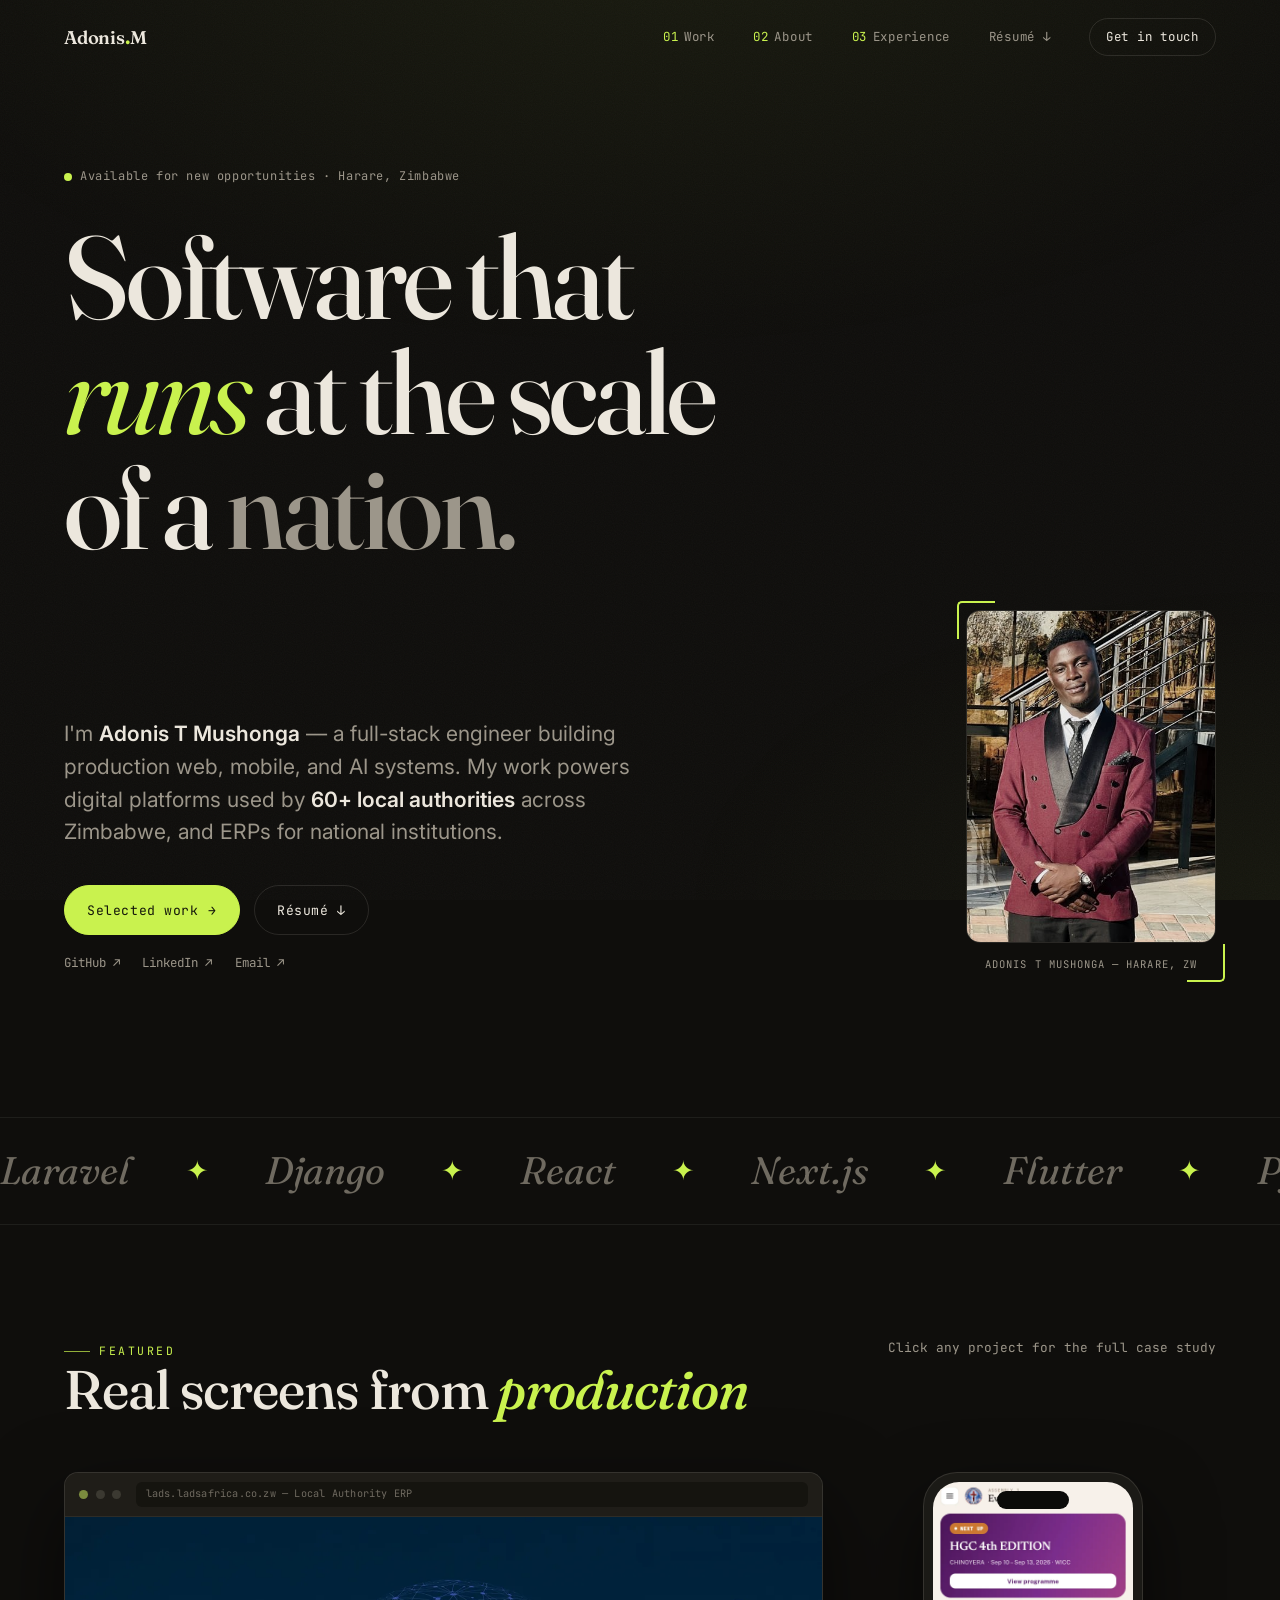
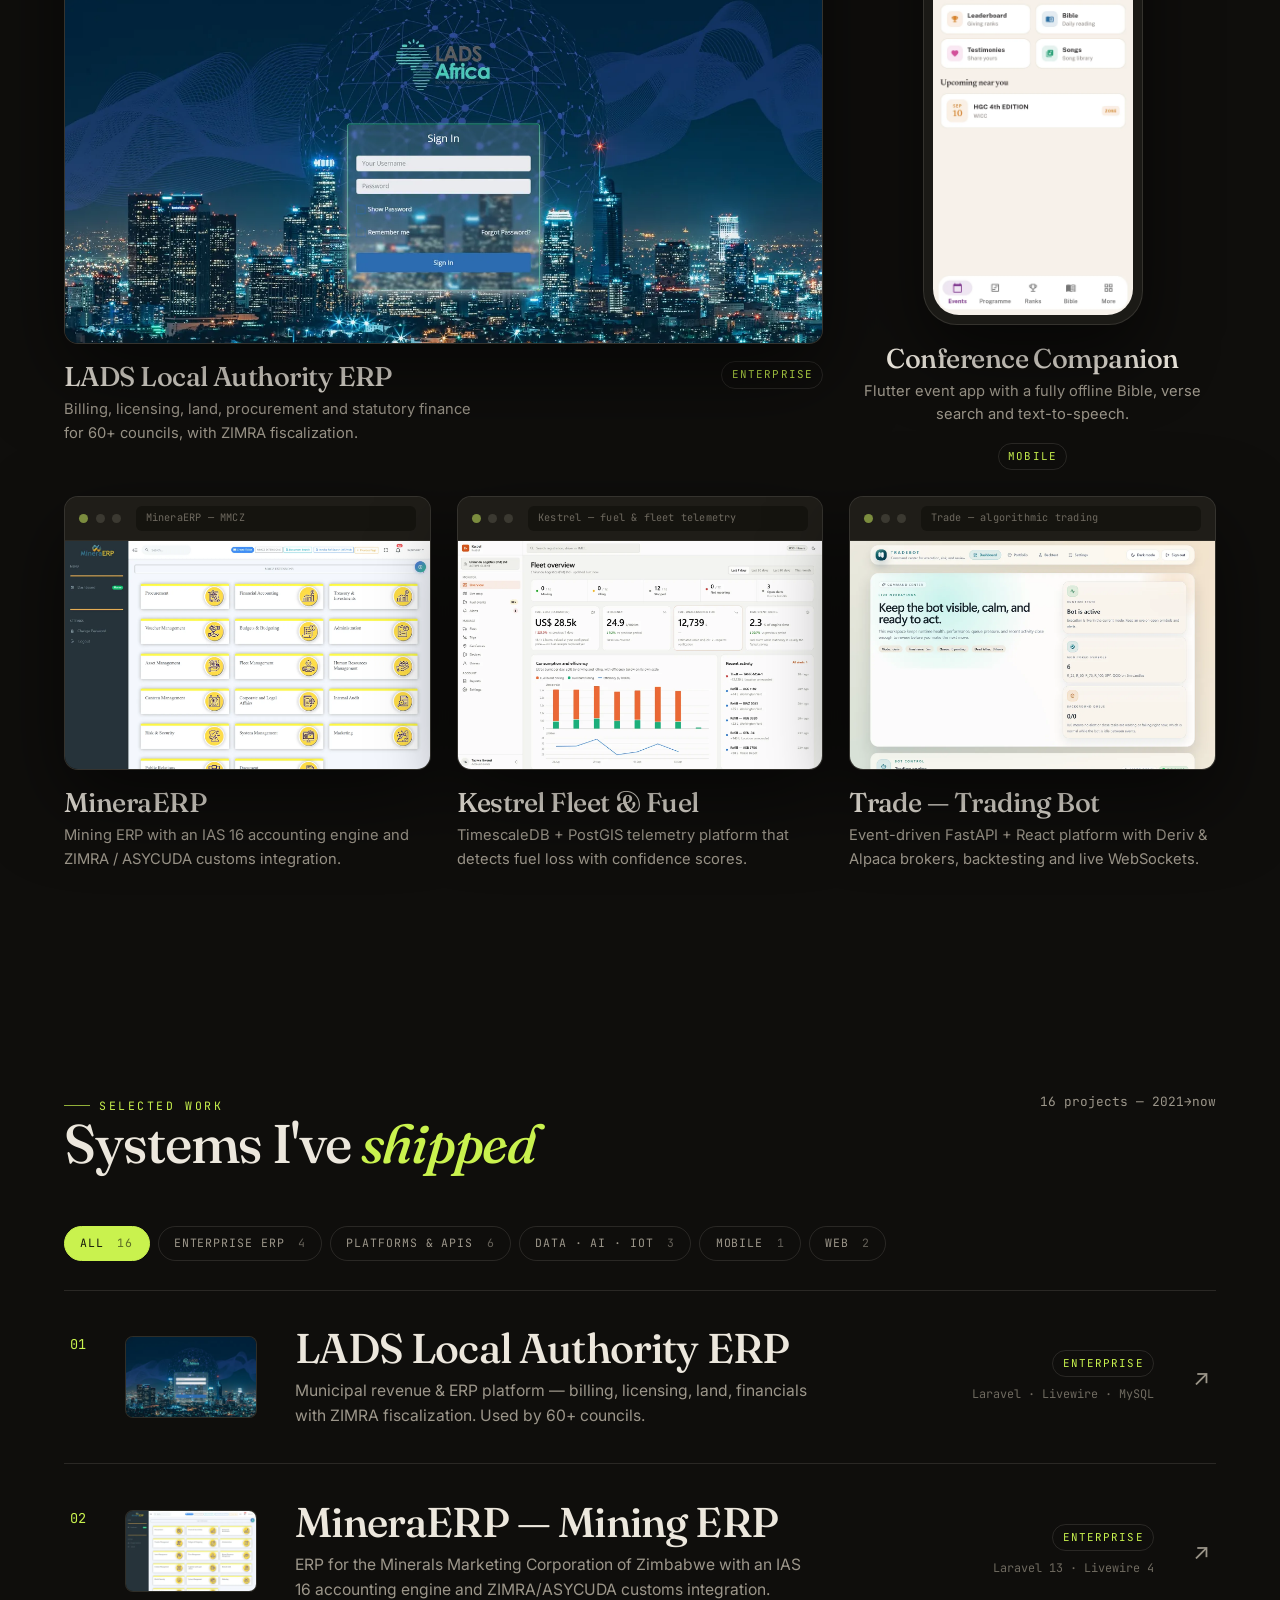
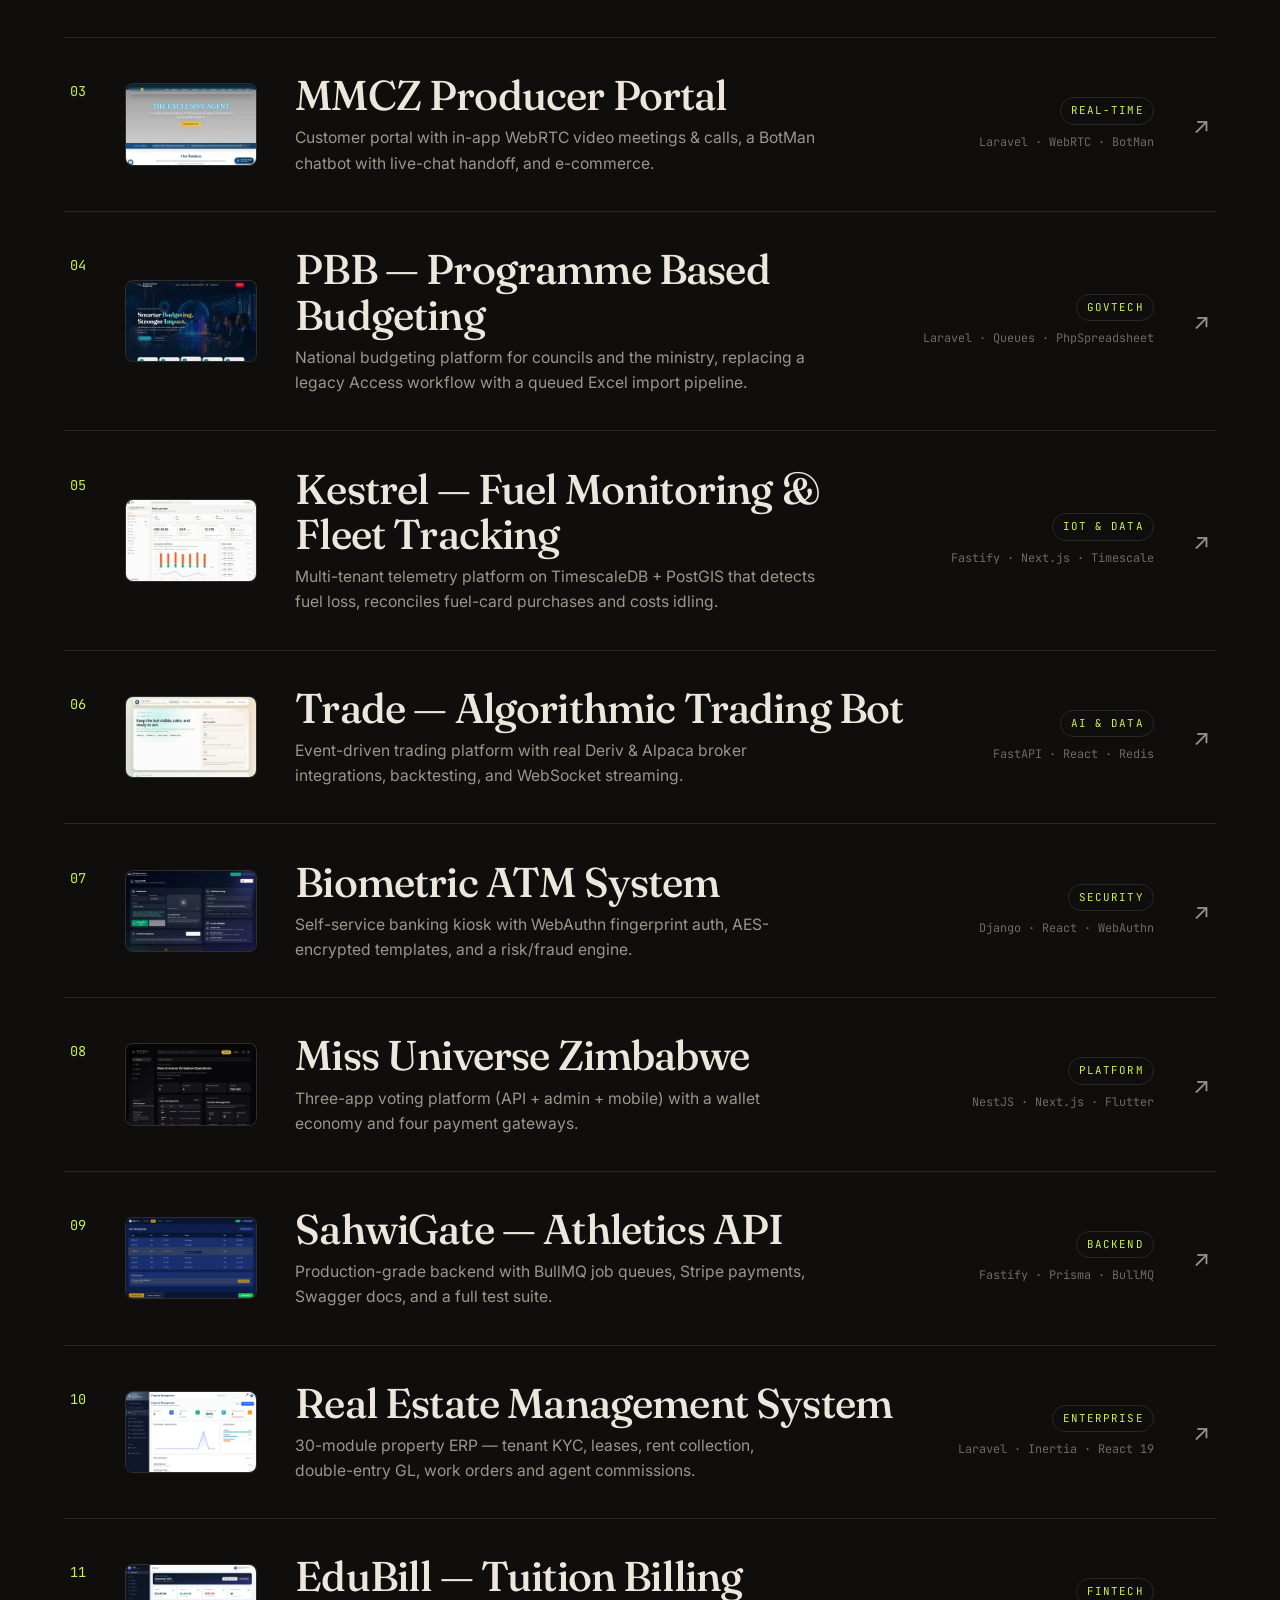
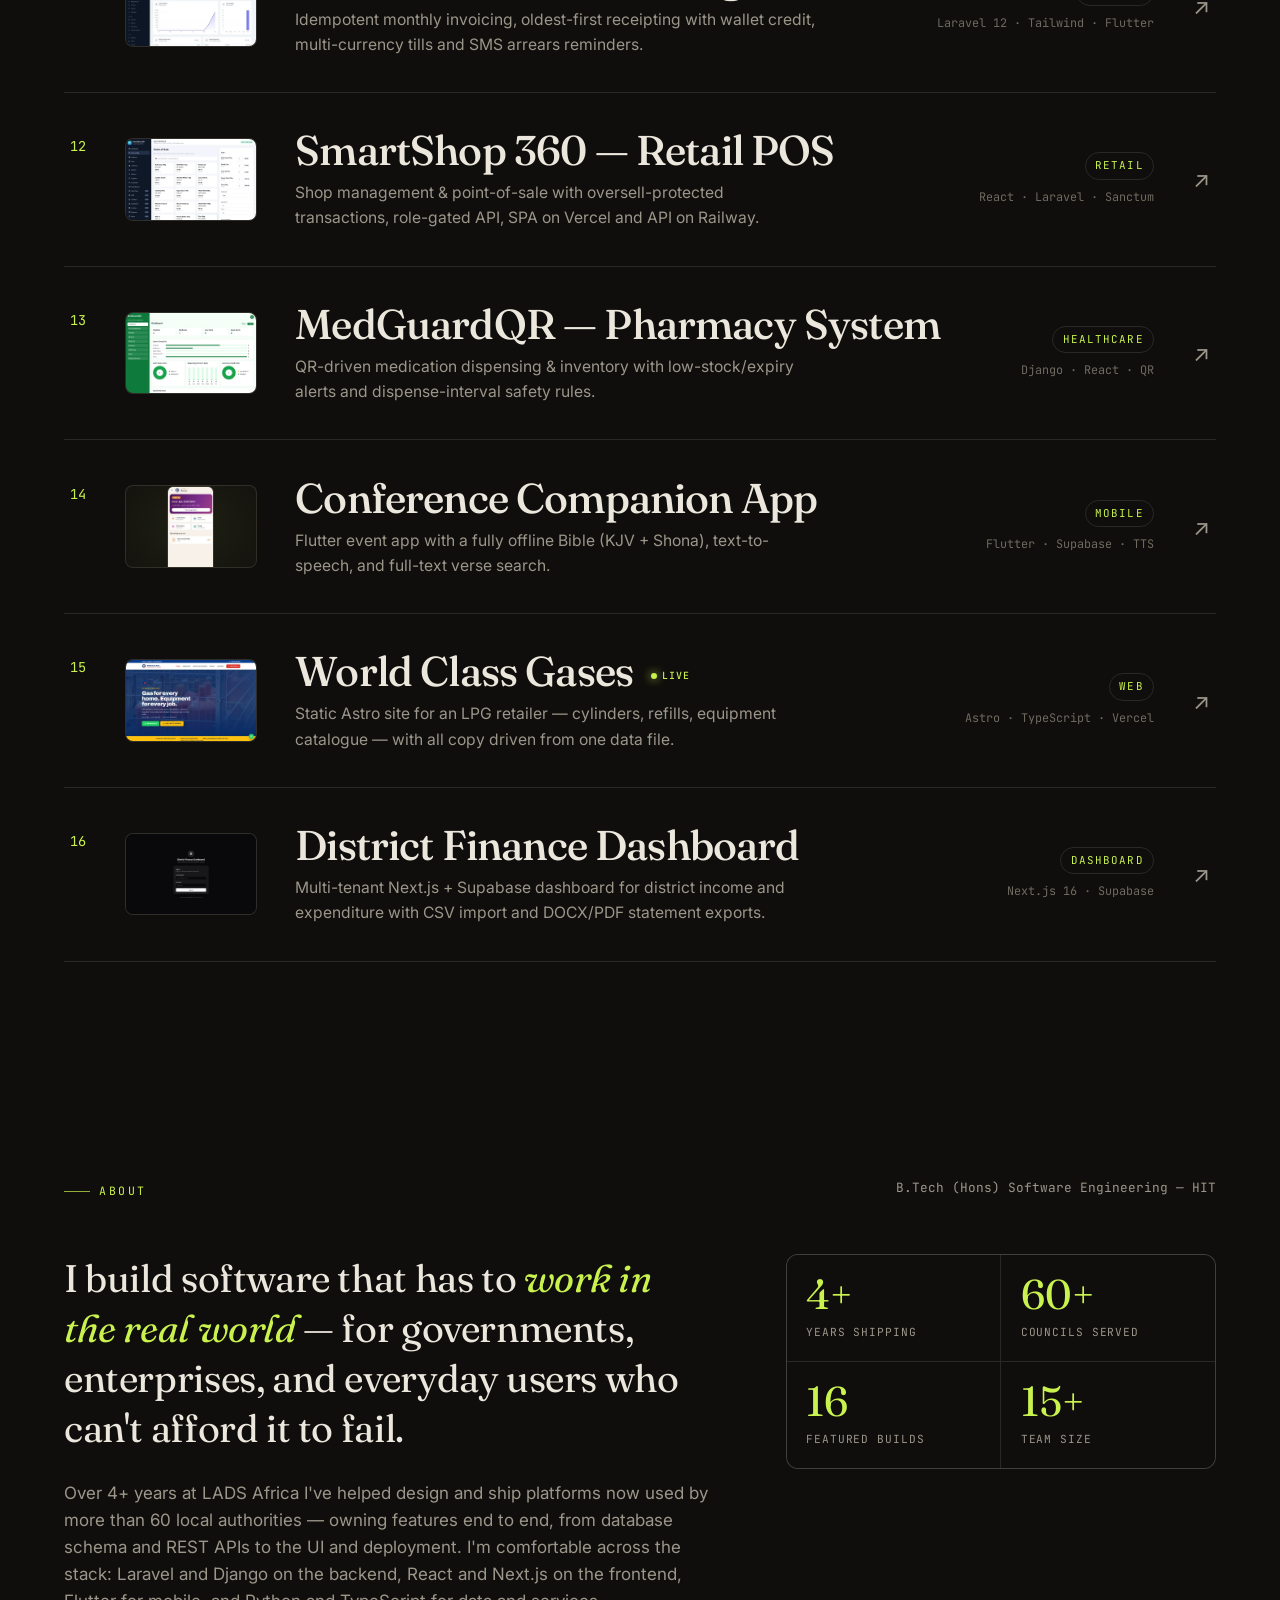
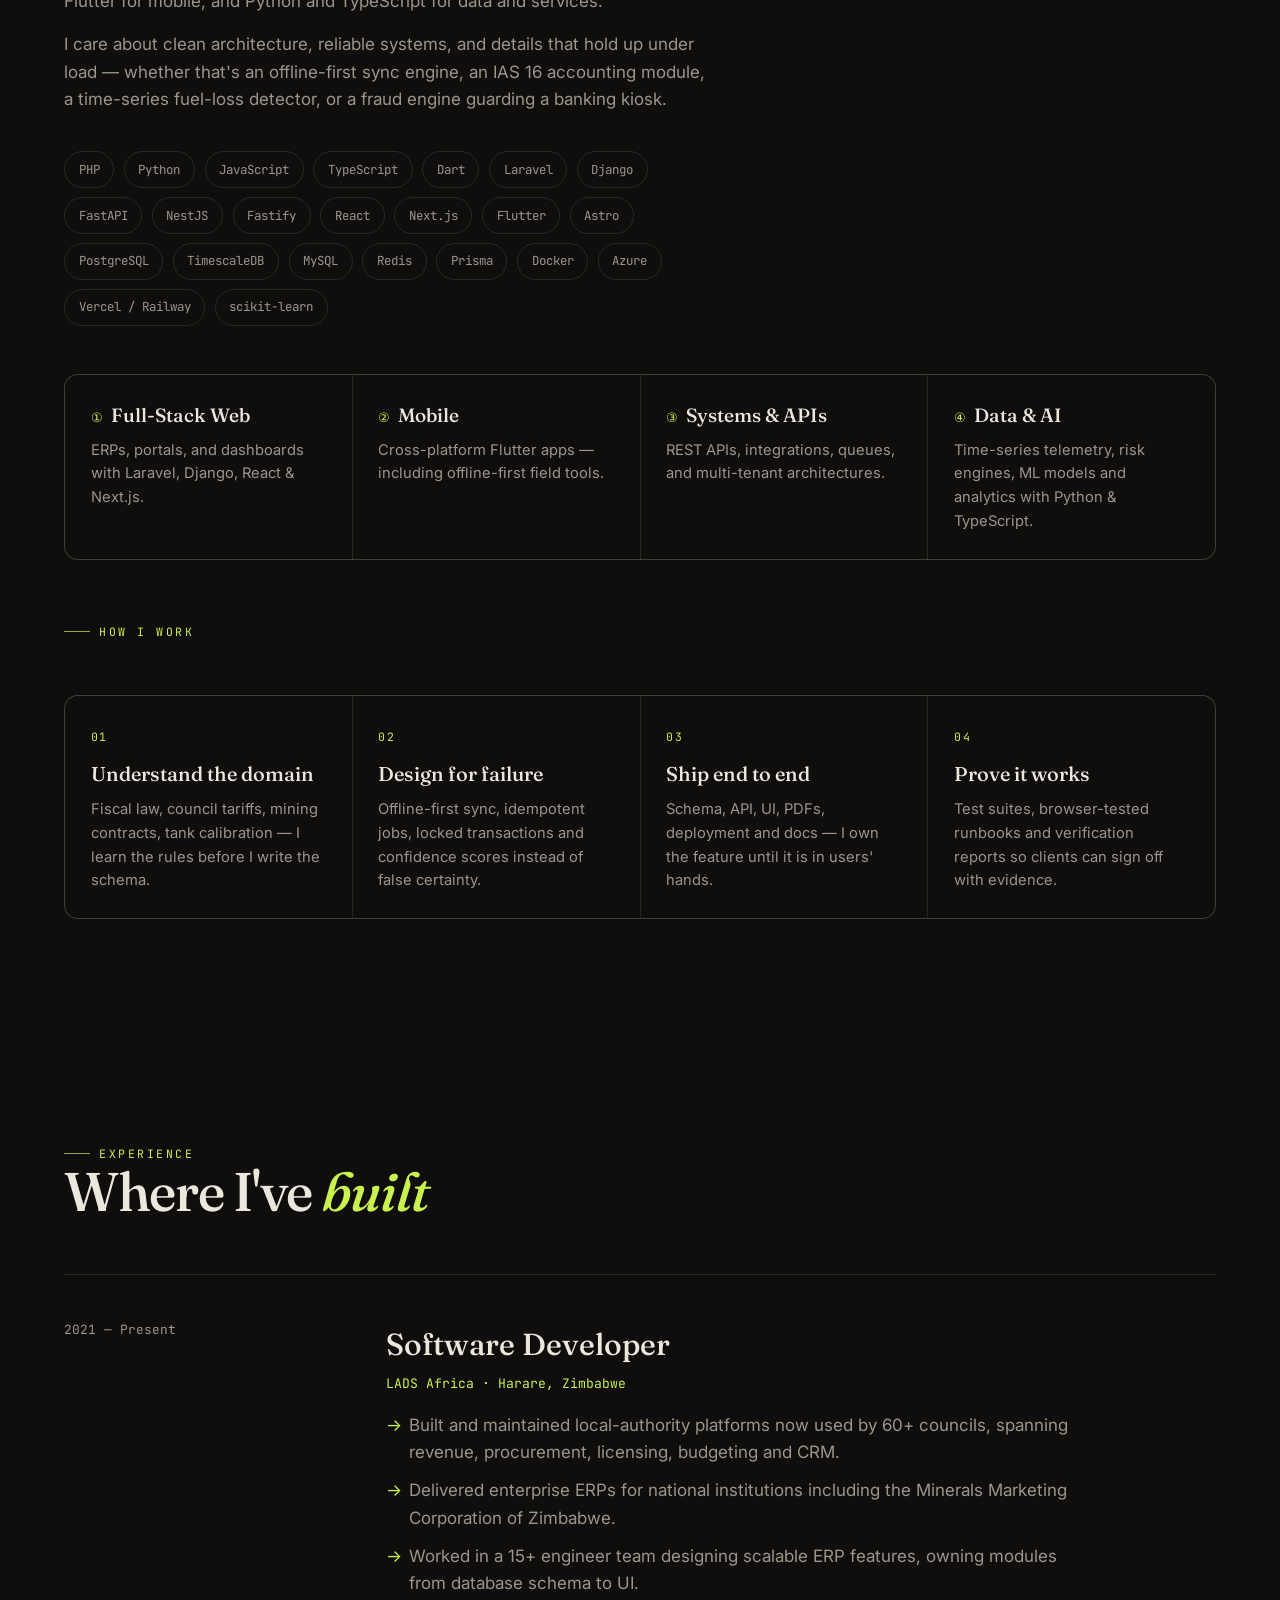
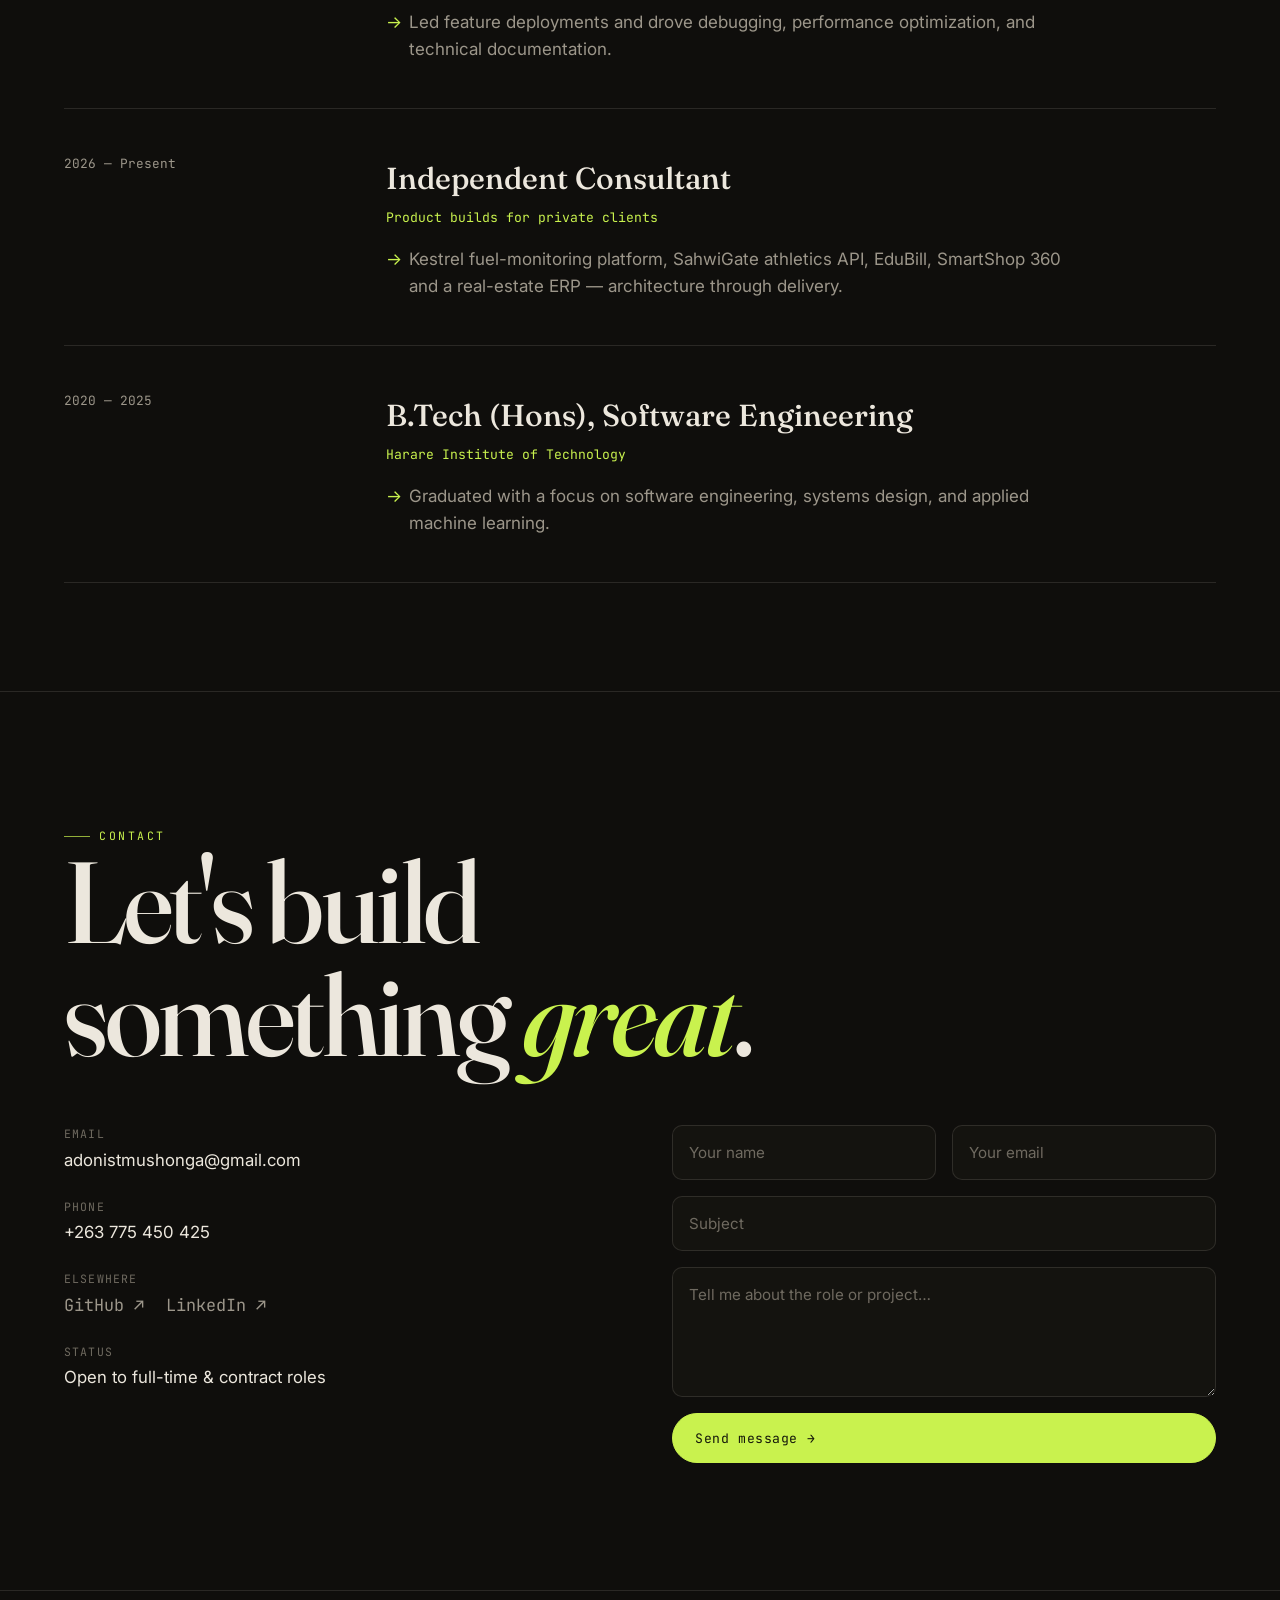
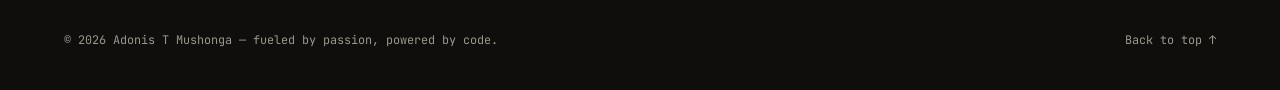
==== commit 5cc83c0c: "Remove MinutePark case study; feature Conference app in the phone slot Co-Authored-By: Claude Fable " ====
--- a/index.html
+++ b/index.html
@@ -128,12 +128,12 @@
           </div>
         </a>
 
-        <a class="feat feat--phone" href="portfolio-details.html?p=minutepark" data-reveal data-reveal-delay="1">
-          <div class="phone"><img src="assets/img/shots/minutepark/cover.webp" alt="MinutePark parking-enforcement app" loading="lazy" onerror="this.onerror=null;this.src='assets/img/portfolio/minutepark.svg'"></div>
+        <a class="feat feat--phone" href="portfolio-details.html?p=conference-app" data-reveal data-reveal-delay="1">
+          <div class="phone"><img src="assets/img/shots/conference-app/cover.webp" alt="Conference companion app" loading="lazy" onerror="this.onerror=null;this.src='assets/img/portfolio/conference-app.svg'"></div>
           <div class="feat__meta">
             <div>
-              <h3 class="feat__title">MinutePark</h3>
-              <p class="feat__desc">Offline-first Flutter app for council parking attendants — tickets, thermal printing, two-way sync.</p>
+              <h3 class="feat__title">Conference Companion</h3>
+              <p class="feat__desc">Flutter event app with a fully offline Bible, verse search and text-to-speech.</p>
             </div>
             <span class="work-cat feat__tag">Mobile</span>
           </div>
@@ -187,15 +187,15 @@
           <span class="eyebrow" data-reveal>Selected Work</span>
           <h2 class="section__title" data-reveal data-reveal-delay="1">Systems I've <em>shipped</em></h2>
         </div>
-        <span class="section__count" data-reveal data-reveal-delay="2"><span id="workCount">17 projects</span> — 2021→now</span>
+        <span class="section__count" data-reveal data-reveal-delay="2"><span id="workCount">16 projects</span> — 2021→now</span>
       </div>
 
       <div class="filters" data-reveal>
-        <button type="button" class="filter active" data-filter="all">All <span class="n">17</span></button>
+        <button type="button" class="filter active" data-filter="all">All <span class="n">16</span></button>
         <button type="button" class="filter" data-filter="enterprise">Enterprise ERP <span class="n">4</span></button>
         <button type="button" class="filter" data-filter="platform">Platforms &amp; APIs <span class="n">6</span></button>
         <button type="button" class="filter" data-filter="data">Data · AI · IoT <span class="n">3</span></button>
-        <button type="button" class="filter" data-filter="mobile">Mobile <span class="n">2</span></button>
+        <button type="button" class="filter" data-filter="mobile">Mobile <span class="n">1</span></button>
         <button type="button" class="filter" data-filter="web">Web <span class="n">2</span></button>
       </div>
 
@@ -245,19 +245,8 @@
           <span class="work-arrow">↗</span>
         </a>
 
-        <a class="work-row" href="portfolio-details.html?p=minutepark" data-cat="mobile" data-thumb="assets/img/shots/minutepark/cover.webp" data-reveal>
+        <a class="work-row" href="portfolio-details.html?p=kestrel" data-cat="data" data-thumb="assets/img/shots/kestrel/cover.webp" data-reveal>
           <span class="work-index">05</span>
-          <span class="work-thumb work-thumb--phone"><img src="assets/img/shots/minutepark/01-t.webp" alt="" loading="lazy" onerror="this.onerror=null;this.parentNode.className='work-thumb';this.src='assets/img/portfolio/minutepark.svg'"></span>
-          <span class="work-main">
-            <span class="work-title">MinutePark — Parking Enforcement</span>
-            <span class="work-desc">Offline-first mobile system for council attendants: ticketing, Bluetooth thermal printing, and background two-way sync.</span>
-          </span>
-          <span class="work-meta"><span class="work-cat">Mobile</span><span class="work-tags">Flutter · ObjectBox · Laravel</span></span>
-          <span class="work-arrow">↗</span>
-        </a>
-
-        <a class="work-row" href="portfolio-details.html?p=kestrel" data-cat="data" data-thumb="assets/img/shots/kestrel/cover.webp" data-reveal>
-          <span class="work-index">06</span>
           <span class="work-thumb"><img src="assets/img/shots/kestrel/01-t.webp" alt="" loading="lazy" onerror="this.onerror=null;this.src='assets/img/portfolio/trade.svg'"></span>
           <span class="work-main">
             <span class="work-title">Kestrel — Fuel Monitoring &amp; Fleet Tracking</span>
@@ -268,7 +257,7 @@
         </a>
 
         <a class="work-row" href="portfolio-details.html?p=trade" data-cat="data" data-thumb="assets/img/shots/trade/cover.webp" data-reveal>
-          <span class="work-index">07</span>
+          <span class="work-index">06</span>
           <span class="work-thumb"><img src="assets/img/shots/trade/01-t.webp" alt="" loading="lazy" onerror="this.onerror=null;this.src='assets/img/portfolio/trade.svg'"></span>
           <span class="work-main">
             <span class="work-title">Trade — Algorithmic Trading Bot</span>
@@ -279,7 +268,7 @@
         </a>
 
         <a class="work-row" href="portfolio-details.html?p=atm-biometric" data-cat="data" data-thumb="assets/img/shots/atm-biometric/cover.webp" data-reveal>
-          <span class="work-index">08</span>
+          <span class="work-index">07</span>
           <span class="work-thumb"><img src="assets/img/shots/atm-biometric/01-t.webp" alt="" loading="lazy" onerror="this.onerror=null;this.src='assets/img/portfolio/atm-biometric.svg'"></span>
           <span class="work-main">
             <span class="work-title">Biometric ATM System</span>
@@ -290,7 +279,7 @@
         </a>
 
         <a class="work-row" href="portfolio-details.html?p=miss-universe" data-cat="platform" data-thumb="assets/img/shots/miss-universe/cover.webp" data-reveal>
-          <span class="work-index">09</span>
+          <span class="work-index">08</span>
           <span class="work-thumb"><img src="assets/img/shots/miss-universe/01-t.webp" alt="" loading="lazy" onerror="this.onerror=null;this.src='assets/img/portfolio/miss-universe.svg'"></span>
           <span class="work-main">
             <span class="work-title">Miss Universe Zimbabwe</span>
@@ -301,7 +290,7 @@
         </a>
 
         <a class="work-row" href="portfolio-details.html?p=sahwigate" data-cat="platform" data-thumb="assets/img/shots/sahwigate/cover.webp" data-reveal>
-          <span class="work-index">10</span>
+          <span class="work-index">09</span>
           <span class="work-thumb"><img src="assets/img/shots/sahwigate/01-t.webp" alt="" loading="lazy" onerror="this.onerror=null;this.src='assets/img/portfolio/sahwigate.svg'"></span>
           <span class="work-main">
             <span class="work-title">SahwiGate — Athletics API</span>
@@ -312,7 +301,7 @@
         </a>
 
         <a class="work-row" href="portfolio-details.html?p=realestate" data-cat="enterprise" data-thumb="assets/img/shots/realestate/cover.webp" data-reveal>
-          <span class="work-index">11</span>
+          <span class="work-index">10</span>
           <span class="work-thumb"><img src="assets/img/shots/realestate/01-t.webp" alt="" loading="lazy" onerror="this.onerror=null;this.src='assets/img/portfolio/lads.svg'"></span>
           <span class="work-main">
             <span class="work-title">Real Estate Management System</span>
@@ -323,7 +312,7 @@
         </a>
 
         <a class="work-row" href="portfolio-details.html?p=edubill" data-cat="platform" data-thumb="assets/img/shots/edubill/cover.webp" data-reveal>
-          <span class="work-index">12</span>
+          <span class="work-index">11</span>
           <span class="work-thumb"><img src="assets/img/shots/edubill/01-t.webp" alt="" loading="lazy" onerror="this.onerror=null;this.src='assets/img/portfolio/medguardqr.svg'"></span>
           <span class="work-main">
             <span class="work-title">EduBill — Tuition Billing</span>
@@ -334,7 +323,7 @@
         </a>
 
         <a class="work-row" href="portfolio-details.html?p=smartshop" data-cat="platform" data-thumb="assets/img/shots/smartshop/cover.webp" data-reveal>
-          <span class="work-index">13</span>
+          <span class="work-index">12</span>
           <span class="work-thumb"><img src="assets/img/shots/smartshop/01-t.webp" alt="" loading="lazy" onerror="this.onerror=null;this.src='assets/img/portfolio/sahwigate.svg'"></span>
           <span class="work-main">
             <span class="work-title">SmartShop 360 — Retail POS</span>
@@ -345,7 +334,7 @@
         </a>
 
         <a class="work-row" href="portfolio-details.html?p=medguardqr" data-cat="platform" data-thumb="assets/img/shots/medguardqr/cover.webp" data-reveal>
-          <span class="work-index">14</span>
+          <span class="work-index">13</span>
           <span class="work-thumb"><img src="assets/img/shots/medguardqr/01-t.webp" alt="" loading="lazy" onerror="this.onerror=null;this.src='assets/img/portfolio/medguardqr.svg'"></span>
           <span class="work-main">
             <span class="work-title">MedGuardQR — Pharmacy System</span>
@@ -356,7 +345,7 @@
         </a>
 
         <a class="work-row" href="portfolio-details.html?p=conference-app" data-cat="mobile" data-thumb="assets/img/shots/conference-app/cover.webp" data-reveal>
-          <span class="work-index">15</span>
+          <span class="work-index">14</span>
           <span class="work-thumb work-thumb--phone"><img src="assets/img/shots/conference-app/01-t.webp" alt="" loading="lazy" onerror="this.onerror=null;this.parentNode.className='work-thumb';this.src='assets/img/portfolio/conference-app.svg'"></span>
           <span class="work-main">
             <span class="work-title">Conference Companion App</span>
@@ -367,7 +356,7 @@
         </a>
 
         <a class="work-row" href="portfolio-details.html?p=chikoto" data-cat="web" data-thumb="assets/img/shots/chikoto/cover.webp" data-reveal>
-          <span class="work-index">16</span>
+          <span class="work-index">15</span>
           <span class="work-thumb"><img src="assets/img/shots/chikoto/01-t.webp" alt="" loading="lazy" onerror="this.onerror=null;this.src='assets/img/portfolio/conference-app.svg'"></span>
           <span class="work-main">
             <span class="work-title">World Class Gases <span class="badge-live">Live</span></span>
@@ -378,7 +367,7 @@
         </a>
 
         <a class="work-row" href="portfolio-details.html?p=finance" data-cat="web" data-thumb="assets/img/shots/finance/cover.webp" data-reveal>
-          <span class="work-index">17</span>
+          <span class="work-index">16</span>
           <span class="work-thumb"><img src="assets/img/shots/finance/01-t.webp" alt="" loading="lazy" onerror="this.onerror=null;this.src='assets/img/portfolio/trade.svg'"></span>
           <span class="work-main">
             <span class="work-title">District Finance Dashboard</span>
@@ -431,7 +420,7 @@
           <div class="stat-row" data-reveal>
             <div class="stat"><div class="n">4+</div><div class="l">Years shipping</div></div>
             <div class="stat"><div class="n">60+</div><div class="l">Councils served</div></div>
-            <div class="stat"><div class="n">17</div><div class="l">Featured builds</div></div>
+            <div class="stat"><div class="n">16</div><div class="l">Featured builds</div></div>
             <div class="stat"><div class="n">15+</div><div class="l">Team size</div></div>
           </div>
         </aside>
